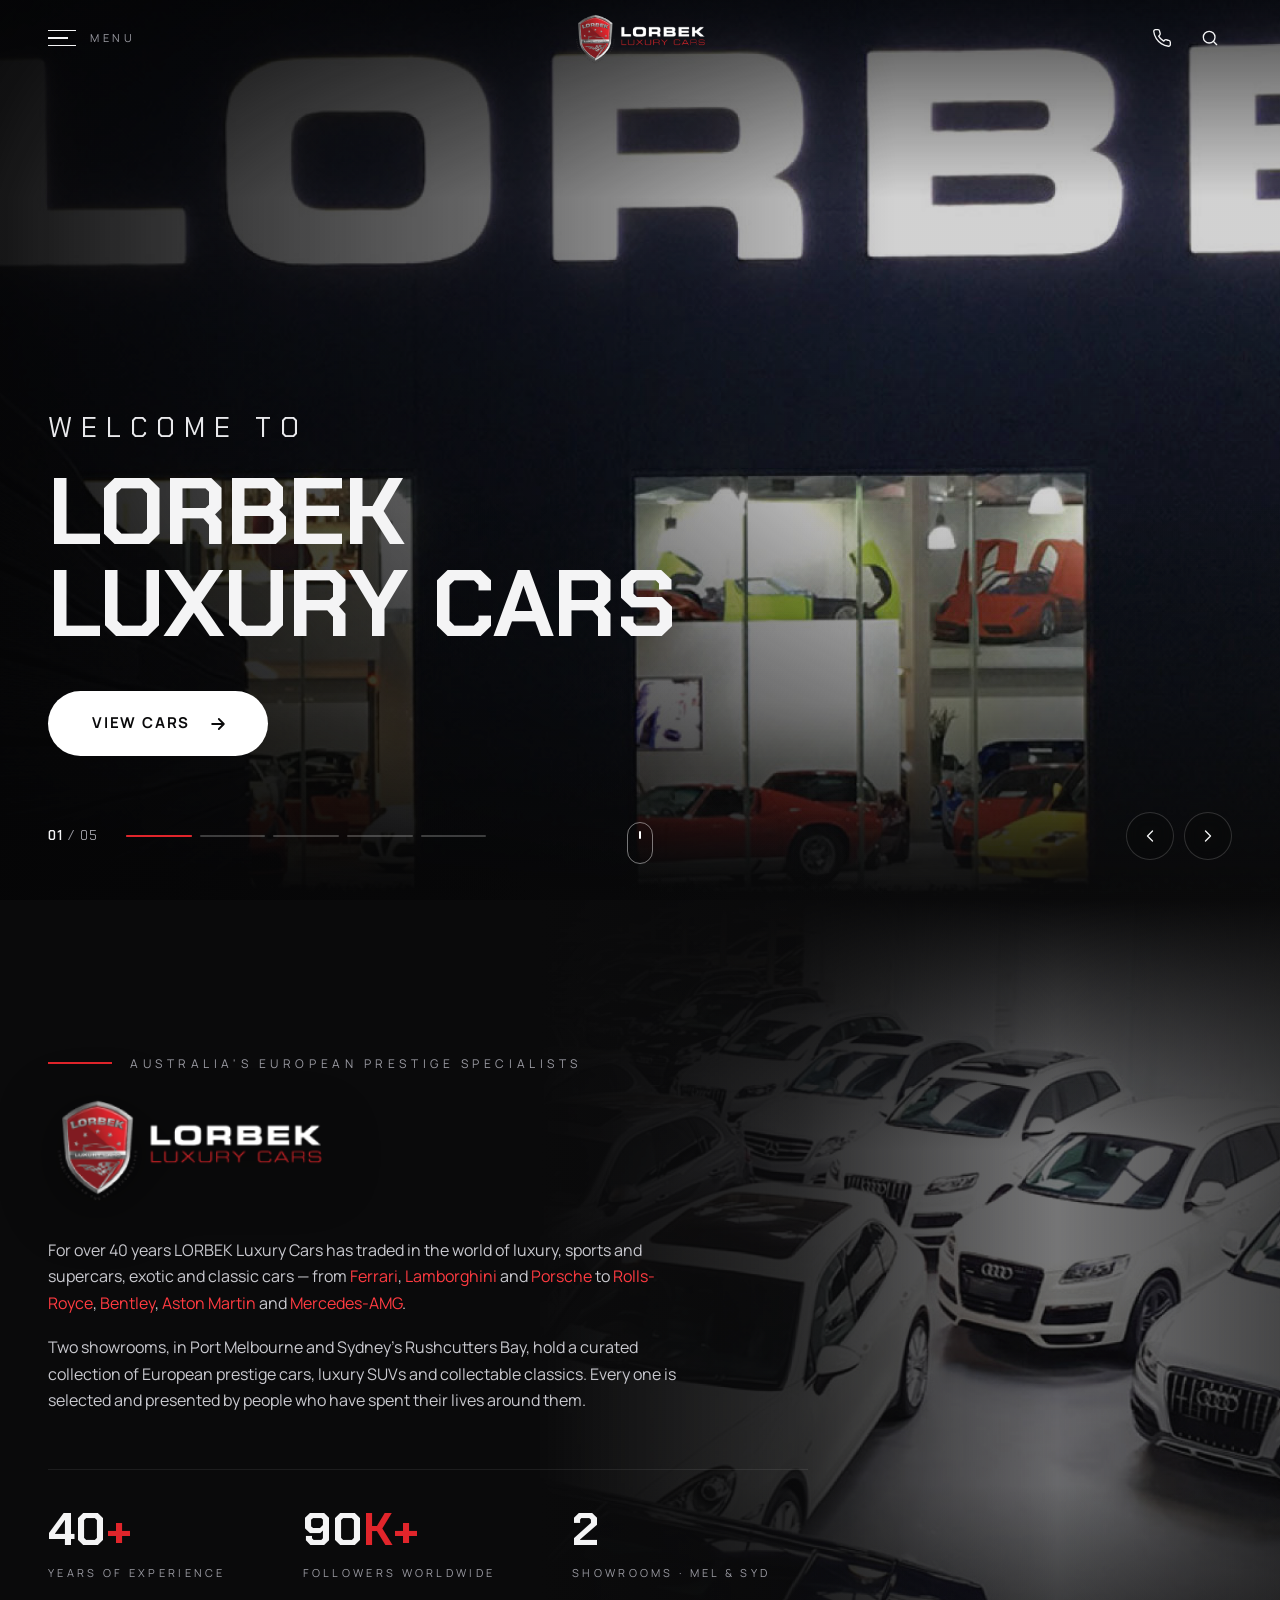
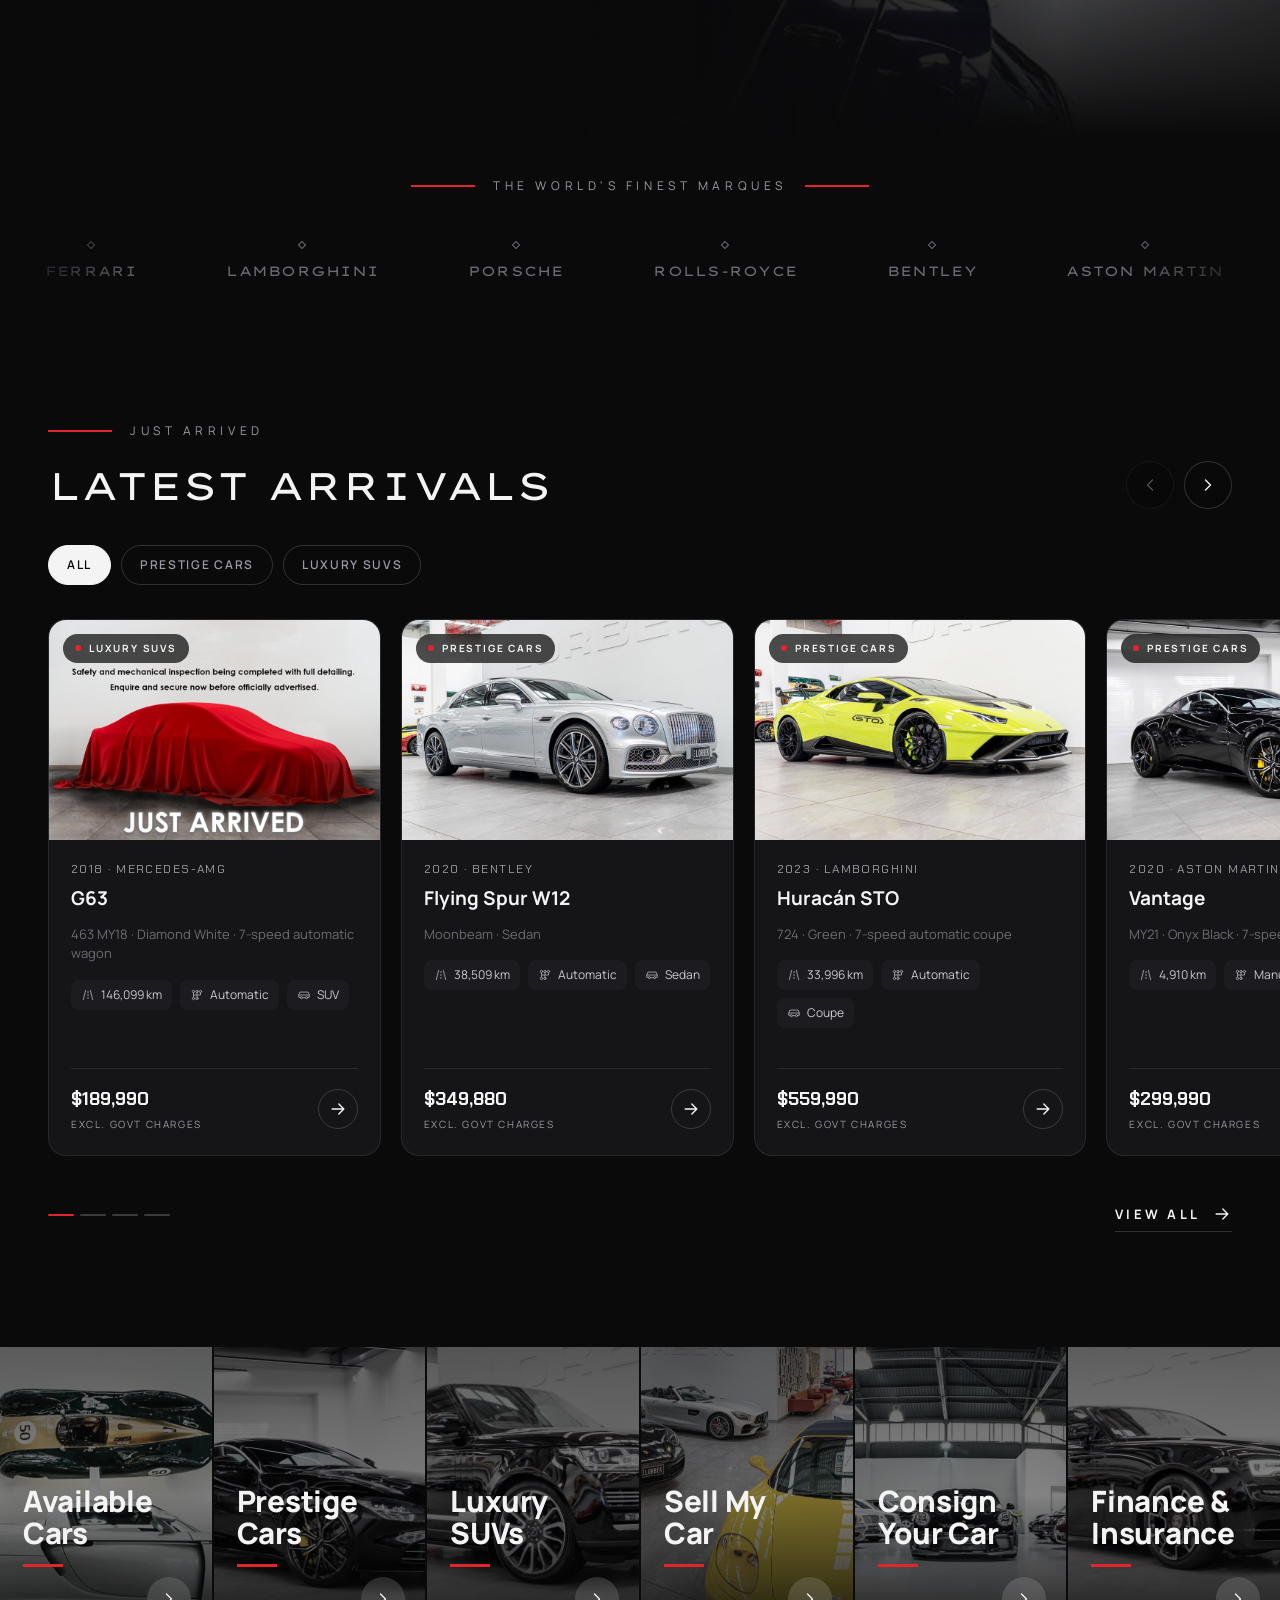
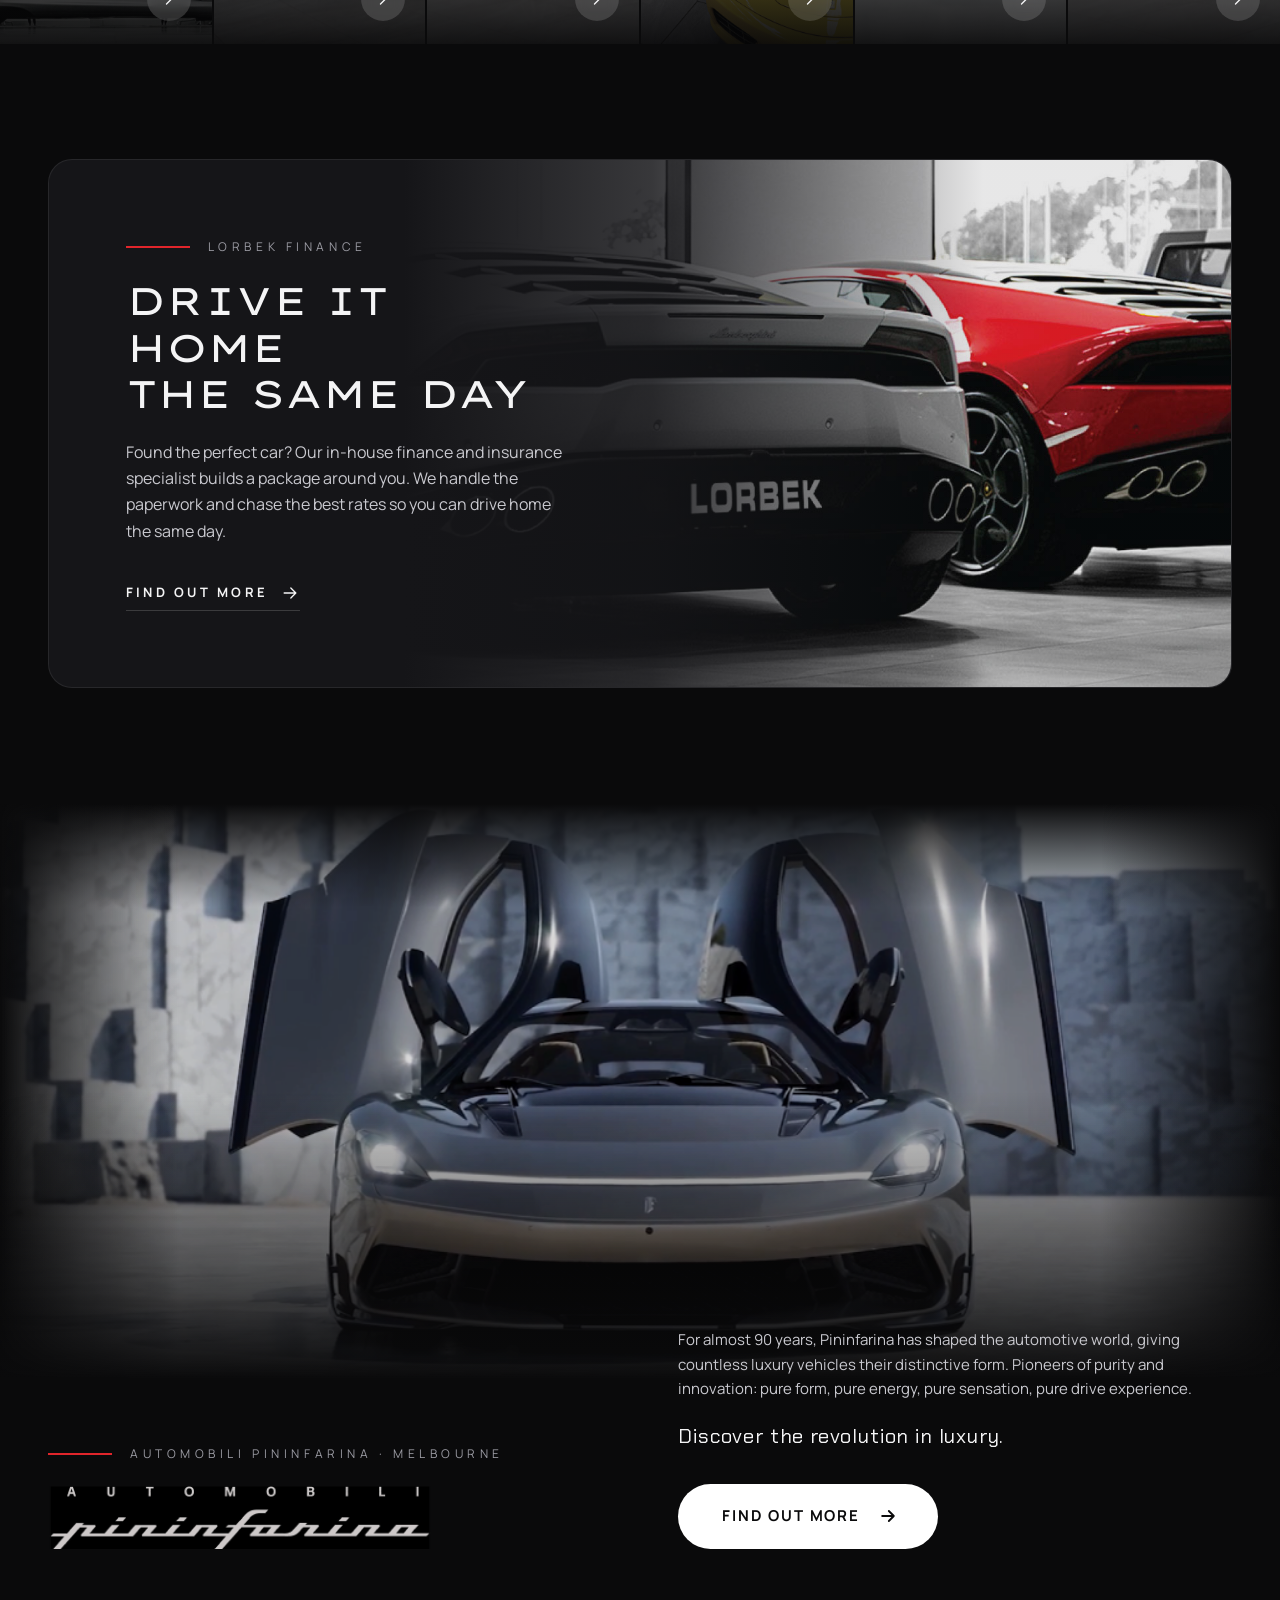
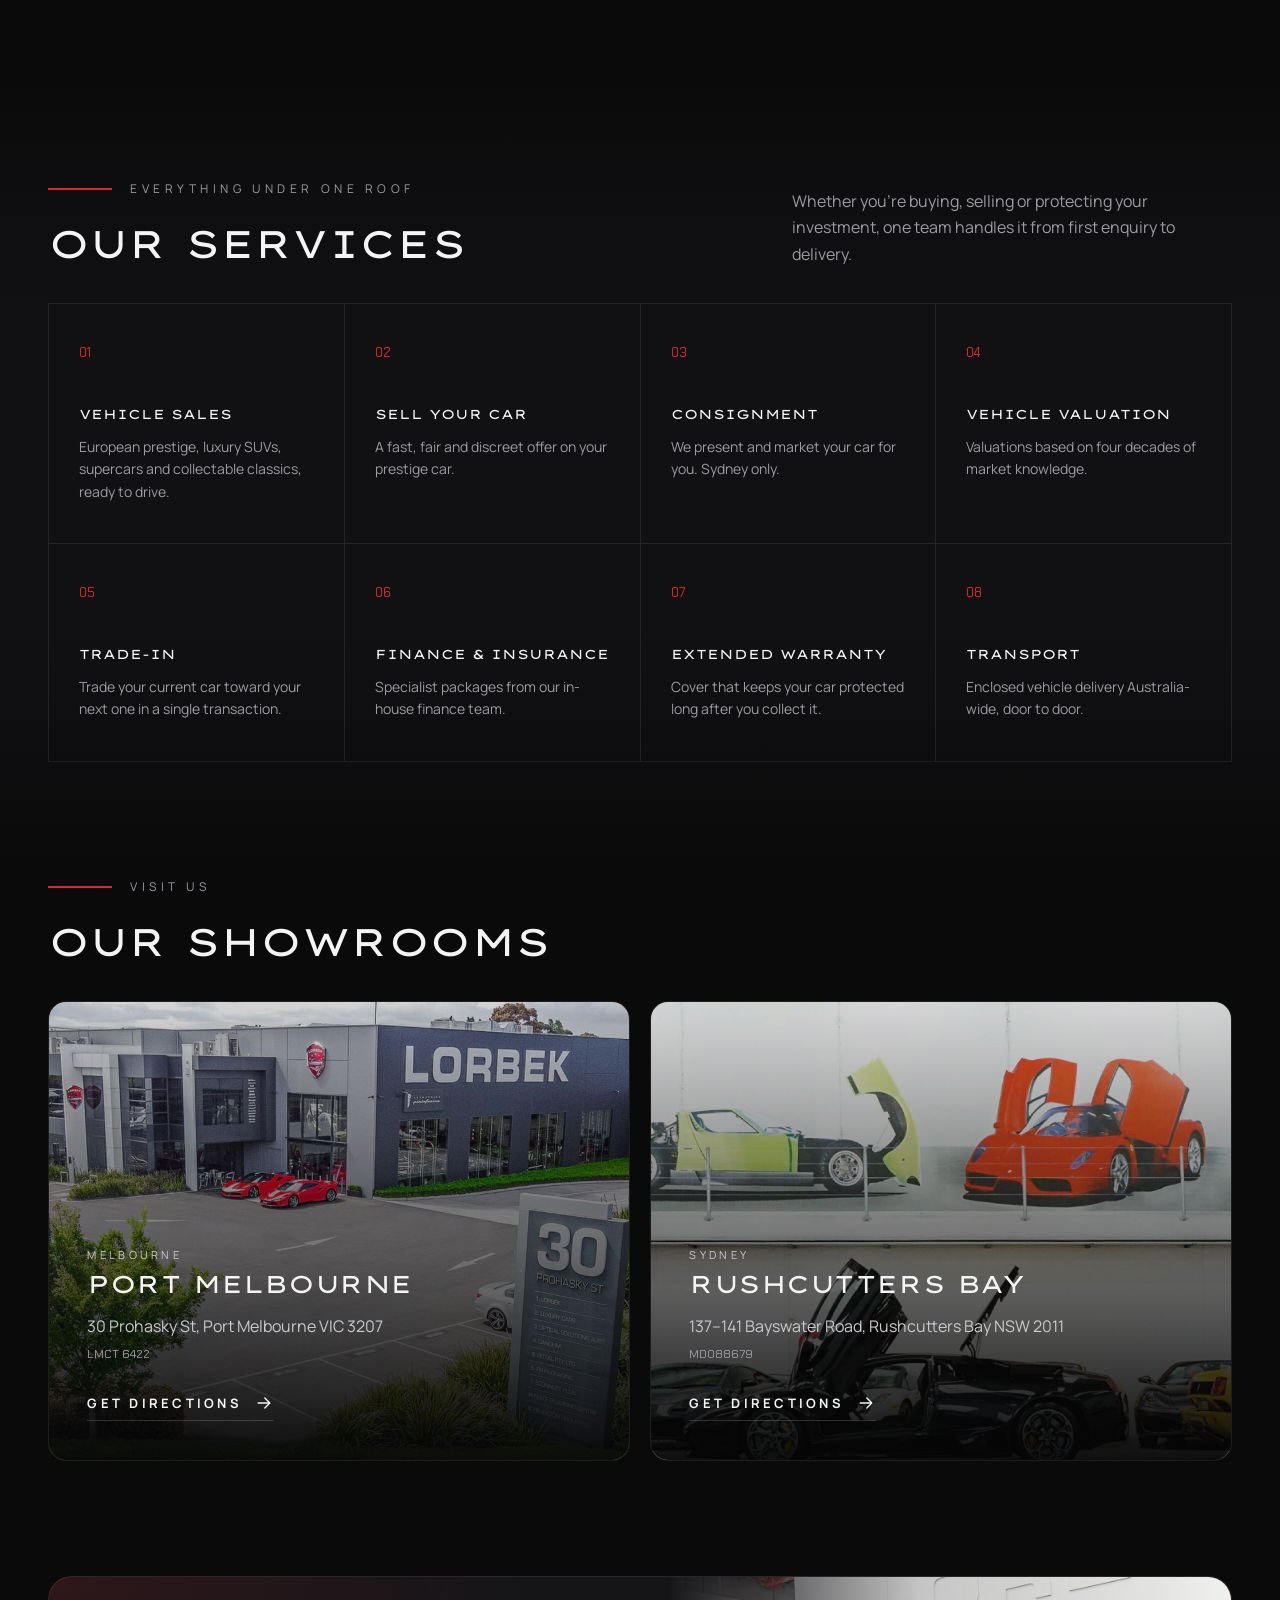
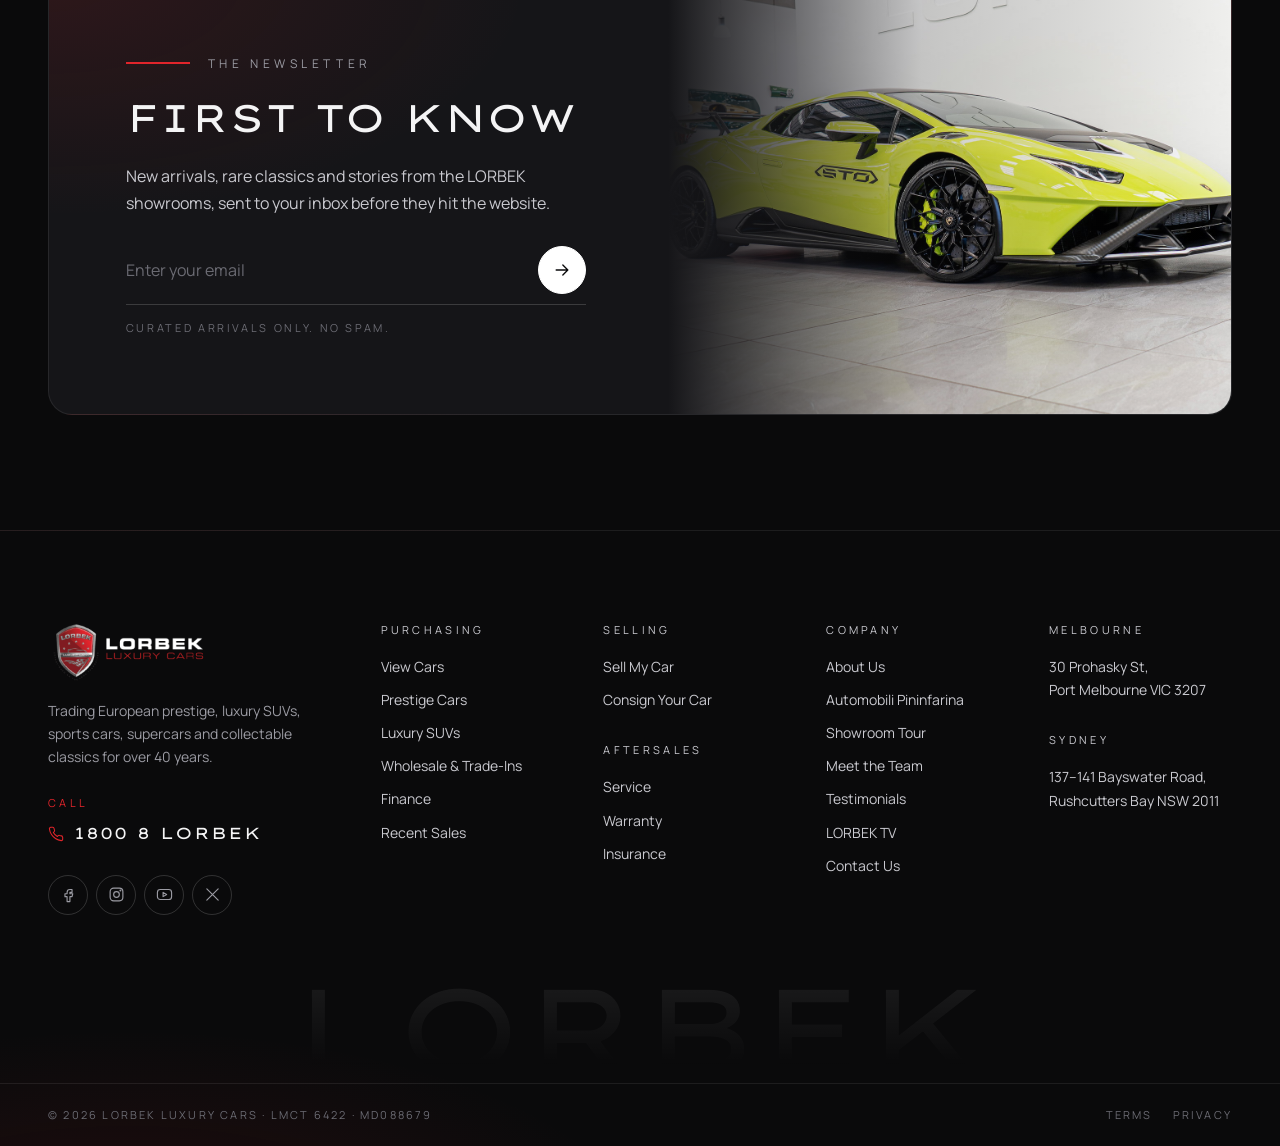
==== index.html @ 87b2e8a1 "Initial Upload" ====
<!doctype html>
<html lang="en-AU">
<head>
  <meta charset="utf-8">
  <meta name="viewport" content="width=device-width, initial-scale=1">
  <title>LORBEK Luxury Cars | European Prestige, Supercars & Classics — Melbourne & Sydney</title>
  <meta name="description" content="LORBEK Luxury Cars has traded European prestige, luxury SUVs, sports cars, supercars and collectable classics for over 40 years. Showrooms in Port Melbourne and Rushcutters Bay, Sydney.">
  <meta name="theme-color" content="#0a0a0b">
  <link rel="icon" href="assets/img/logo.png">
  <link rel="preconnect" href="https://fonts.googleapis.com">
  <link rel="preconnect" href="https://fonts.gstatic.com" crossorigin>
  <link href="https://fonts.googleapis.com/css2?family=Lexend+Zetta:wght@300;400;500&family=Chakra+Petch:wght@300;400;600;700&family=Manrope:wght@300;400;600;700;800&display=swap" rel="stylesheet">
  <link rel="stylesheet" href="assets/css/styles.css">
</head>
<body>
  <a class="skip" href="#main">Skip to content</a>

  <!-- ============ HEADER ============ -->
  <header class="header" id="header">
    <div class="header__inner">
      <button class="menu-btn" id="menuOpen" aria-label="Open menu" aria-controls="menu" aria-expanded="false">
        <span class="menu-btn__lines"><i></i><i></i><i></i></span>
        <span class="menu-btn__label">Menu</span>
      </button>

      <a href="#top" class="logo" aria-label="LORBEK Luxury Cars — home">
        <img src="assets/img/logo.png" alt="LORBEK Luxury Cars" width="160" height="60">
      </a>

      <div class="header__actions">
        <a class="icon-btn hide-sm" href="tel:18008567235" aria-label="Call 1800 8 LORBEK" id="callBtn">
          <svg viewBox="0 0 24 24"><path d="M22 16.9v3a2 2 0 0 1-2.2 2 19.8 19.8 0 0 1-8.6-3.1 19.5 19.5 0 0 1-6-6A19.8 19.8 0 0 1 2.1 4.2 2 2 0 0 1 4.1 2h3a2 2 0 0 1 2 1.7c.1.9.4 1.8.7 2.7a2 2 0 0 1-.5 2.1L8 9.8a16 16 0 0 0 6 6l1.3-1.3a2 2 0 0 1 2.1-.4c.9.3 1.8.6 2.7.7a2 2 0 0 1 1.7 2z"/></svg>
        </a>
        <button class="icon-btn" id="searchOpen" aria-label="Search inventory">
          <svg viewBox="0 0 24 24"><circle cx="11" cy="11" r="7"/><path d="m20 20-3.5-3.5"/></svg>
        </button>
      </div>
    </div>
    <div class="header__progress" id="progress"></div>
  </header>

  <!-- ============ MENU OVERLAY ============ -->
  <div class="menu" id="menu" aria-hidden="true">
    <div class="menu__top">
      <button class="icon-btn" id="menuClose" aria-label="Close menu">
        <svg viewBox="0 0 24 24"><path d="M6 6l12 12M18 6 6 18"/></svg>
      </button>
      <img src="assets/img/logo.png" alt="" width="160" height="60">
      <span class="menu__spacer"></span>
    </div>
    <div class="menu__body">
      <nav class="menu__nav" aria-label="Main">
        <a href="#arrivals" data-close><span>01</span>View Cars</a>
        <a href="#categories" data-close><span>02</span>Prestige &amp; SUVs</a>
        <a href="#services" data-close><span>03</span>Sell or Consign</a>
        <a href="#finance" data-close><span>04</span>Finance</a>
        <a href="#pininfarina" data-close><span>05</span>Pininfarina</a>
        <a href="#showrooms" data-close><span>06</span>Showrooms</a>
        <a href="#contact" data-close><span>07</span>Contact</a>
      </nav>
      <div class="menu__aside">
        <div>
          <p class="eyebrow-sm">Melbourne</p>
          <p>30 Prohasky St, Port Melbourne VIC 3207</p>
        </div>
        <div>
          <p class="eyebrow-sm">Sydney</p>
          <p>137–141 Bayswater Rd, Rushcutters Bay NSW 2011</p>
        </div>
        <div>
          <p class="eyebrow-sm">Call</p>
          <p><a href="tel:18008567235">1800 8 LORBEK</a></p>
        </div>
      </div>
    </div>
  </div>

  <!-- ============ SEARCH OVERLAY ============ -->
  <div class="search" id="search" aria-hidden="true" role="dialog" aria-label="Search inventory">
    <div class="search__panel">
      <div class="search__bar">
        <svg viewBox="0 0 24 24"><circle cx="11" cy="11" r="7"/><path d="m20 20-3.5-3.5"/></svg>
        <input id="searchInput" type="search" placeholder="Search make, model or year…" autocomplete="off">
        <button class="icon-btn" id="searchClose" aria-label="Close search">
          <svg viewBox="0 0 24 24"><path d="M6 6l12 12M18 6 6 18"/></svg>
        </button>
      </div>
      <div class="search__results" id="searchResults"></div>
    </div>
  </div>

  <main id="main">
    <!-- ============ HERO ============ -->
    <section class="hero" id="top" aria-roledescription="carousel" aria-label="Featured">
      <div class="hero__slides" id="heroSlides"></div>

      <div class="hero__content">
        <p class="hero__make" id="heroMake"></p>
        <h1 class="hero__model" id="heroModel"></h1>
        <a class="btn btn--pill" id="heroCta" href="#arrivals">
          <span id="heroCtaLabel">View more</span>
          <svg viewBox="0 0 24 24"><path d="M5 12h14M13 6l6 6-6 6"/></svg>
        </a>
      </div>

      <div class="hero__ui">
        <div class="hero__count"><b id="heroIdx">01</b> / <span id="heroTotal">05</span></div>
        <div class="hero__bars" id="heroBars"></div>
        <div class="hero__arrows">
          <button class="round-btn" id="heroPrev" aria-label="Previous slide"><svg viewBox="0 0 24 24"><path d="M15 6l-6 6 6 6"/></svg></button>
          <button class="round-btn" id="heroNext" aria-label="Next slide"><svg viewBox="0 0 24 24"><path d="M9 6l6 6-6 6"/></svg></button>
        </div>
      </div>

      <a href="#about" class="hero__scroll" aria-label="Scroll down"><span></span></a>
    </section>

    <!-- ============ ABOUT ============ -->
    <section class="about" id="about">
      <div class="about__media" aria-hidden="true">
        <img src="assets/img/hero/hp-banner6.jpg" alt="" loading="lazy">
      </div>
      <div class="container about__inner">
        <p class="eyebrow reveal"><i></i>Australia's European prestige specialists</p>
        <h2 class="about__logo reveal"><img src="assets/img/logo.png" alt="LORBEK Luxury Cars" width="240" height="90"></h2>
        <div class="about__copy reveal">
          <p>For over 40 years LORBEK Luxury Cars has traded in the world of luxury, sports and supercars, exotic and classic cars — from <a href="#arrivals">Ferrari</a>, <a href="#arrivals">Lamborghini</a> and <a href="#arrivals">Porsche</a> to <a href="#arrivals">Rolls-Royce</a>, <a href="#arrivals">Bentley</a>, <a href="#arrivals">Aston Martin</a> and <a href="#arrivals">Mercedes-AMG</a>.</p>
          <p>Two showrooms, in Port Melbourne and Sydney's Rushcutters Bay, hold a curated collection of European prestige cars, luxury SUVs and collectable classics. Every one is selected and presented by people who have spent their lives around them.</p>
        </div>
        <dl class="stats reveal">
          <div><dt><span class="count" data-to="40">0</span><span class="red">+</span></dt><dd>Years of experience</dd></div>
          <div><dt><span class="count" data-to="90">0</span><span class="red">K+</span></dt><dd>Followers worldwide</dd></div>
          <div><dt><span class="count" data-to="2">0</span></dt><dd>Showrooms · MEL &amp; SYD</dd></div>
        </dl>
      </div>
    </section>

    <!-- ============ BRANDS MARQUEE ============ -->
    <section class="brands" aria-label="Marques we trade">
      <p class="eyebrow eyebrow--center reveal"><i></i>The world's finest marques<i></i></p>
      <div class="marquee">
        <div class="marquee__track" id="marquee"></div>
      </div>
    </section>

    <!-- ============ LATEST ARRIVALS ============ -->
    <section class="arrivals" id="arrivals">
      <div class="container section-head">
        <div>
          <p class="eyebrow reveal"><i></i>Just arrived</p>
          <h2 class="h2 reveal">Latest Arrivals</h2>
        </div>
        <div class="arrivals__controls">
          <button class="round-btn" id="carPrev" aria-label="Previous cars"><svg viewBox="0 0 24 24"><path d="M15 6l-6 6 6 6"/></svg></button>
          <button class="round-btn" id="carNext" aria-label="Next cars"><svg viewBox="0 0 24 24"><path d="M9 6l6 6-6 6"/></svg></button>
        </div>
      </div>

      <div class="filters container reveal" role="tablist" aria-label="Filter by category">
        <button class="chip is-active" data-filter="all" role="tab" aria-selected="true">All</button>
        <button class="chip" data-filter="Prestige Cars" role="tab" aria-selected="false">Prestige Cars</button>
        <button class="chip" data-filter="Luxury SUVs" role="tab" aria-selected="false">Luxury SUVs</button>
      </div>

      <div class="track" id="carTrack" tabindex="0" aria-label="Latest arrivals"></div>

      <div class="container arrivals__foot">
        <div class="dashes" id="carDashes"></div>
        <a class="link-arrow" href="https://www.lorbek.com.au/stock" target="_blank" rel="noopener">View all <svg viewBox="0 0 24 24"><path d="M5 12h14M13 6l6 6-6 6"/></svg></a>
      </div>
    </section>

    <!-- ============ CATEGORY TILES ============ -->
    <section class="tiles" id="categories" aria-label="Explore">
      <a class="tile reveal" href="#arrivals" data-filter-link="all">
        <img src="assets/img/hero/hp-banner8.jpg" alt="" loading="lazy">
        <span class="tile__title">Available<br>Cars</span>
        <span class="tile__go"><svg viewBox="0 0 24 24"><path d="M9 6l6 6-6 6"/></svg></span>
      </a>
      <a class="tile reveal" href="#arrivals" data-filter-link="Prestige Cars">
        <img src="assets/img/cars/sm/car4.jpg" alt="" loading="lazy">
        <span class="tile__title">Prestige<br>Cars</span>
        <span class="tile__go"><svg viewBox="0 0 24 24"><path d="M9 6l6 6-6 6"/></svg></span>
      </a>
      <a class="tile reveal" href="#arrivals" data-filter-link="Luxury SUVs">
        <img src="assets/img/cars/sm/car5.jpg" alt="" loading="lazy">
        <span class="tile__title">Luxury<br>SUVs</span>
        <span class="tile__go"><svg viewBox="0 0 24 24"><path d="M9 6l6 6-6 6"/></svg></span>
      </a>
      <a class="tile reveal" href="#services">
        <img src="assets/img/hero/hp-banner4.jpg" alt="" loading="lazy">
        <span class="tile__title">Sell My<br>Car</span>
        <span class="tile__go"><svg viewBox="0 0 24 24"><path d="M9 6l6 6-6 6"/></svg></span>
      </a>
      <a class="tile reveal" href="#services">
        <img src="assets/img/hero/hp-banner5.jpg" alt="" loading="lazy">
        <span class="tile__title">Consign<br>Your Car</span>
        <span class="tile__go"><svg viewBox="0 0 24 24"><path d="M9 6l6 6-6 6"/></svg></span>
      </a>
      <a class="tile reveal" href="#finance">
        <img src="assets/img/cars/sm/car11.jpg" alt="" loading="lazy">
        <span class="tile__title">Finance &amp;<br>Insurance</span>
        <span class="tile__go"><svg viewBox="0 0 24 24"><path d="M9 6l6 6-6 6"/></svg></span>
      </a>
    </section>

    <!-- ============ FINANCE PROMO ============ -->
    <section class="container" id="finance">
      <div class="promo reveal">
        <div class="promo__media" aria-hidden="true">
          <img src="assets/img/hero/hp-banner7.jpg" alt="" loading="lazy">
        </div>
        <div class="promo__body">
          <p class="eyebrow"><i></i>LORBEK Finance</p>
          <h2 class="h2">Drive it home<br>the same day</h2>
          <p>Found the perfect car? Our in-house finance and insurance specialist builds a package around you. We handle the paperwork and chase the best rates so you can drive home the same day.</p>
          <a class="link-arrow" href="#contact">Find out more <svg viewBox="0 0 24 24"><path d="M5 12h14M13 6l6 6-6 6"/></svg></a>
        </div>
      </div>
    </section>


    <!-- ============ AUTOMOBILI PININFARINA ============ -->
    <section class="apf" id="pininfarina" aria-labelledby="apfTitle">
      <div class="apf__media">
        <img src="assets/img/pininfarina.png" alt="Automobili Pininfarina Battista with its doors raised" loading="lazy">
      </div>
      <div class="container apf__grid">
        <div class="reveal">
          <p class="eyebrow"><i></i>Automobili Pininfarina · Melbourne</p>
          <h2 class="sr-only" id="apfTitle">Automobili Pininfarina</h2>
          <img class="apf__logo" src="assets/img/pininfarina-logo.png" alt="Automobili Pininfarina" width="400" height="65">
        </div>
        <div class="apf__copy reveal">
          <p>For almost 90 years, Pininfarina has shaped the automotive world, giving countless luxury vehicles their distinctive form. Pioneers of purity and innovation: pure form, pure energy, pure sensation, pure drive experience.</p>
          <p class="apf__lead">Discover the revolution in luxury.</p>
          <a class="btn btn--pill" href="https://apf-melbourne.com.au/" target="_blank" rel="noopener">Find out more <svg viewBox="0 0 24 24"><path d="M5 12h14M13 6l6 6-6 6"/></svg></a>
        </div>
      </div>
    </section>

    <!-- ============ SERVICES ============ -->
    <section class="services" id="services">
      <div class="container">
        <div class="section-head">
          <div>
            <p class="eyebrow reveal"><i></i>Everything under one roof</p>
            <h2 class="h2 reveal">Our Services</h2>
          </div>
          <p class="section-head__note reveal">Whether you're buying, selling or protecting your investment, one team handles it from first enquiry to delivery.</p>
        </div>
        <ol class="services__grid">
          <li class="svc reveal"><span class="svc__no">01</span><h3>Vehicle Sales</h3><p>European prestige, luxury SUVs, supercars and collectable classics, ready to drive.</p></li>
          <li class="svc reveal"><span class="svc__no">02</span><h3>Sell Your Car</h3><p>A fast, fair and discreet offer on your prestige car.</p></li>
          <li class="svc reveal"><span class="svc__no">03</span><h3>Consignment</h3><p>We present and market your car for you. Sydney only.</p></li>
          <li class="svc reveal"><span class="svc__no">04</span><h3>Vehicle Valuation</h3><p>Valuations based on four decades of market knowledge.</p></li>
          <li class="svc reveal"><span class="svc__no">05</span><h3>Trade-In</h3><p>Trade your current car toward your next one in a single transaction.</p></li>
          <li class="svc reveal"><span class="svc__no">06</span><h3>Finance &amp; Insurance</h3><p>Specialist packages from our in-house finance team.</p></li>
          <li class="svc reveal"><span class="svc__no">07</span><h3>Extended Warranty</h3><p>Cover that keeps your car protected long after you collect it.</p></li>
          <li class="svc reveal"><span class="svc__no">08</span><h3>Transport</h3><p>Enclosed vehicle delivery Australia-wide, door to door.</p></li>
        </ol>
      </div>
    </section>

    <!-- ============ SHOWROOMS ============ -->
    <section class="showrooms container" id="showrooms">
      <div class="section-head">
        <div>
          <p class="eyebrow reveal"><i></i>Visit us</p>
          <h2 class="h2 reveal">Our Showrooms</h2>
        </div>
      </div>
      <div class="showrooms__grid">
        <article class="room reveal">
          <img src="assets/img/hero/dealership.jpg" alt="LORBEK Port Melbourne showroom" loading="lazy">
          <div class="room__body">
            <p class="eyebrow-sm">Melbourne</p>
            <h3>Port Melbourne</h3>
            <p>30 Prohasky St, Port Melbourne VIC 3207</p>
            <p class="room__lic">LMCT 6422</p>
            <a class="link-arrow" href="https://maps.google.com/?q=30+Prohasky+St+Port+Melbourne+VIC+3207" target="_blank" rel="noopener">Get directions <svg viewBox="0 0 24 24"><path d="M5 12h14M13 6l6 6-6 6"/></svg></a>
          </div>
        </article>
        <article class="room reveal">
          <img src="assets/img/hero/hp-banner3.jpg" alt="LORBEK showroom interior" loading="lazy">
          <div class="room__body">
            <p class="eyebrow-sm">Sydney</p>
            <h3>Rushcutters Bay</h3>
            <p>137–141 Bayswater Road, Rushcutters Bay NSW 2011</p>
            <p class="room__lic">MD088679</p>
            <a class="link-arrow" href="https://maps.google.com/?q=137+Bayswater+Road+Rushcutters+Bay+NSW+2011" target="_blank" rel="noopener">Get directions <svg viewBox="0 0 24 24"><path d="M5 12h14M13 6l6 6-6 6"/></svg></a>
          </div>
        </article>
      </div>
    </section>

    <!-- ============ NEWSLETTER ============ -->
    <section class="container" id="newsletter">
      <div class="news reveal">
        <div class="news__body">
          <p class="eyebrow"><i></i>The newsletter</p>
          <h2 class="h2">First to know</h2>
          <p>New arrivals, rare classics and stories from the LORBEK showrooms, sent to your inbox before they hit the website.</p>
          <form class="news__form" id="newsForm" novalidate>
            <label class="sr-only" for="newsEmail">Email address</label>
            <input id="newsEmail" type="email" placeholder="Enter your email" required>
            <button class="round-btn round-btn--light" aria-label="Subscribe"><svg viewBox="0 0 24 24"><path d="M5 12h14M13 6l6 6-6 6"/></svg></button>
          </form>
          <p class="news__fine" id="newsMsg">Curated arrivals only. No spam.</p>
        </div>
        <div class="news__media" aria-hidden="true">
          <img src="assets/img/cars/car3.jpg" alt="" loading="lazy">
        </div>
      </div>
    </section>
  </main>

  <!-- ============ FOOTER ============ -->
  <footer class="footer" id="contact">
    <div class="container footer__grid">
      <div class="footer__brand">
        <img src="assets/img/logo.png" alt="LORBEK Luxury Cars" width="180" height="68">
        <p>Trading European prestige, luxury SUVs, sports cars, supercars and collectable classics for over 40 years.</p>
        <p class="eyebrow-sm">Call</p>
        <a class="footer__phone" href="tel:18008567235">
          <svg viewBox="0 0 24 24"><path d="M22 16.9v3a2 2 0 0 1-2.2 2 19.8 19.8 0 0 1-8.6-3.1 19.5 19.5 0 0 1-6-6A19.8 19.8 0 0 1 2.1 4.2 2 2 0 0 1 4.1 2h3a2 2 0 0 1 2 1.7c.1.9.4 1.8.7 2.7a2 2 0 0 1-.5 2.1L8 9.8a16 16 0 0 0 6 6l1.3-1.3a2 2 0 0 1 2.1-.4c.9.3 1.8.6 2.7.7a2 2 0 0 1 1.7 2z"/></svg>
          1800 8 LORBEK
        </a>
        <div class="social">
          <a href="https://www.facebook.com/lorbekcars/" target="_blank" rel="noopener" aria-label="Facebook"><svg viewBox="0 0 24 24"><path d="M14 9h3V5h-3a4 4 0 0 0-4 4v2H7v4h3v7h4v-7h3l1-4h-4V9.5a.5.5 0 0 1 .5-.5z"/></svg></a>
          <a href="https://www.instagram.com/lorbekluxurycars/" target="_blank" rel="noopener" aria-label="Instagram"><svg viewBox="0 0 24 24"><rect x="3" y="3" width="18" height="18" rx="5"/><circle cx="12" cy="12" r="4"/><circle cx="17.5" cy="6.5" r=".6"/></svg></a>
          <a href="https://www.youtube.com/user/LorbekLuxuryCars327" target="_blank" rel="noopener" aria-label="YouTube"><svg viewBox="0 0 24 24"><rect x="2" y="5" width="20" height="14" rx="4"/><path d="m10 9 5 3-5 3z"/></svg></a>
          <a href="https://twitter.com/LorbekLuxCars" target="_blank" rel="noopener" aria-label="X (Twitter)"><svg viewBox="0 0 24 24"><path d="M4 4l16 16M20 4 4 20"/></svg></a>
        </div>
      </div>

      <nav class="footer__col" aria-label="Purchasing">
        <p class="eyebrow-sm">Purchasing</p>
        <a href="#arrivals">View Cars</a>
        <a href="#categories">Prestige Cars</a>
        <a href="#categories">Luxury SUVs</a>
        <a href="https://www.lorbek.com.au/stock?condition=Wholesale" target="_blank" rel="noopener">Wholesale &amp; Trade-Ins</a>
        <a href="#finance">Finance</a>
        <a href="https://www.lorbek.com.au/recent-sales" target="_blank" rel="noopener">Recent Sales</a>
      </nav>
      <nav class="footer__col" aria-label="Selling and aftersales">
        <p class="eyebrow-sm">Selling</p>
        <a href="#services">Sell My Car</a>
        <a href="#services">Consign Your Car</a>
        <p class="eyebrow-sm footer__gap">Aftersales</p>
        <a href="#services">Service</a>
        <a href="#services">Warranty</a>
        <a href="#services">Insurance</a>
      </nav>
      <nav class="footer__col" aria-label="Company">
        <p class="eyebrow-sm">Company</p>
        <a href="#about">About Us</a>
        <a href="#pininfarina">Automobili Pininfarina</a>
        <a href="#showrooms">Showroom Tour</a>
        <a href="https://www.lorbek.com.au/about/meet-the-team" target="_blank" rel="noopener">Meet the Team</a>
        <a href="https://www.lorbek.com.au/testimonials" target="_blank" rel="noopener">Testimonials</a>
        <a href="https://www.lorbek.com.au/about/lorbek-tv" target="_blank" rel="noopener">LORBEK TV</a>
        <a href="#contact">Contact Us</a>
      </nav>
      <div class="footer__col">
        <p class="eyebrow-sm">Melbourne</p>
        <p>30 Prohasky St,<br>Port Melbourne VIC 3207</p>
        <p class="eyebrow-sm footer__gap">Sydney</p>
        <p>137–141 Bayswater Road,<br>Rushcutters Bay NSW 2011</p>
      </div>
    </div>
    <div class="footer__wordmark" aria-hidden="true">LORBEK</div>
    <div class="container footer__legal">
      <span>© <span id="year">2026</span> LORBEK Luxury Cars · LMCT 6422 · MD088679</span>
      <span><a href="https://www.lorbek.com.au/privacy-policy" target="_blank" rel="noopener">Terms</a><a href="https://www.lorbek.com.au/privacy-policy" target="_blank" rel="noopener">Privacy</a></span>
    </div>
  </footer>

  <script src="assets/js/main.js" defer></script>
</body>
</html>
---- assets/css/styles.css ----
/* ==========================================================================
   LORBEK Luxury Cars — dark luxury theme
   ========================================================================== */

:root {
  --bg: #0a0a0b;
  --bg-2: #111113;
  --surface: #151518;
  --surface-2: #1c1c20;
  --line: rgba(255, 255, 255, 0.08);
  --line-2: rgba(255, 255, 255, 0.16);
  --text: #f4f4f5;
  --muted: #9b9ba3;
  --dim: #6b6b73;
  --red: #e1252b;
  --red-2: #ff3b41;

  --f-display: "Lexend Zetta", system-ui, sans-serif;
  --f-body: "Manrope", system-ui, -apple-system, sans-serif;
  --f-mono: "Chakra Petch", system-ui, sans-serif;

  --gutter: clamp(16px, 4vw, 48px);
  --max: 1440px;
  --radius: 18px;
  --ease: cubic-bezier(.22, .8, .2, 1);
  --header-h: 76px;
}

*, *::before, *::after { box-sizing: border-box; }
html { overflow-x: clip; scroll-behavior: smooth; -webkit-text-size-adjust: 100%; }
body {
  margin: 0;
  background: var(--bg);
  color: var(--text);
  font-family: var(--f-body);
  font-size: 16px;
  line-height: 1.65;
  -webkit-font-smoothing: antialiased;
  overflow-x: hidden;
}
body.is-locked { overflow: hidden; }
img { display: block; max-width: 100%; }
a { color: inherit; text-decoration: none; }
button { font: inherit; color: inherit; background: none; border: 0; cursor: pointer; padding: 0; }
svg { width: 20px; height: 20px; fill: none; stroke: currentColor; stroke-width: 1.6; stroke-linecap: round; stroke-linejoin: round; flex: none; }
::selection { background: var(--red); color: #fff; }
:focus-visible { outline: 2px solid var(--red); outline-offset: 3px; border-radius: 4px; }

.sr-only { position: absolute; width: 1px; height: 1px; overflow: hidden; clip: rect(0 0 0 0); white-space: nowrap; }
.skip { position: absolute; left: -999px; top: 8px; z-index: 999; background: var(--red); color: #fff; padding: 8px 14px; border-radius: 6px; }
.skip:focus { left: 8px; }

.container { width: 100%; max-width: var(--max); margin-inline: auto; padding-inline: var(--gutter); }
.red { color: var(--red); }

/* ---------- Type helpers ---------- */
.eyebrow {
  display: flex; align-items: center; gap: 18px;
  margin: 0 0 22px;
  font-size: 12px; font-weight: 400; letter-spacing: .38em; text-transform: uppercase;
  color: var(--muted);
}
.eyebrow i { display: block; width: 64px; height: 2px; background: var(--red); flex: none; }
.eyebrow--center { justify-content: center; text-align: center; }
.eyebrow-sm {
  margin: 0 0 8px;
  font-size: 11px; letter-spacing: .3em; text-transform: uppercase; color: var(--red);
}
.h2 {
  margin: 0;
  font-family: var(--f-display); font-weight: 400;
  font-size: clamp(22px, 3vw, 40px); line-height: 1.2;
  letter-spacing: -.02em; text-transform: uppercase;
}

/* ---------- Buttons ---------- */
.btn { display: inline-flex; align-items: center; gap: 18px; font-weight: 700; letter-spacing: .12em; text-transform: uppercase; }
.btn--pill {
  padding: 20px 40px 20px 44px; border-radius: 999px;
  background: #fff; color: #0a0a0b; font-size: 15px;
  transition: transform .4s var(--ease), background .3s, color .3s;
}
.btn--pill svg { transition: transform .4s var(--ease); stroke-width: 2.2; }
.btn--pill:hover { background: var(--red); color: #fff; }
.btn--pill:hover svg { transform: translateX(6px); }

.round-btn {
  display: grid; place-items: center;
  width: 48px; height: 48px; border-radius: 50%;
  border: 1px solid var(--line-2); color: var(--text);
  background: rgba(10, 10, 11, .35); backdrop-filter: blur(8px);
  transition: background .3s, border-color .3s, transform .3s var(--ease);
}
.round-btn:hover { background: var(--red); border-color: var(--red); }
.round-btn:active { transform: scale(.94); }
.round-btn:disabled { opacity: .3; pointer-events: none; }
.round-btn--light { background: #fff; color: #0a0a0b; border-color: #fff; }

.icon-btn { display: grid; place-items: center; width: 44px; height: 44px; border-radius: 50%; transition: background .25s, color .25s; }
.icon-btn:hover { background: rgba(255, 255, 255, .08); }

.link-arrow {
  display: inline-flex; align-items: center; gap: 12px;
  font-size: 13px; font-weight: 700; letter-spacing: .25em; text-transform: uppercase;
  color: var(--text); padding: 6px 0;
  border-bottom: 1px solid var(--line-2);
  transition: color .25s, border-color .25s, gap .35s var(--ease);
}
.link-arrow:hover { color: var(--red); border-color: var(--red); gap: 18px; }

.chip {
  padding: 9px 18px; border-radius: 999px;
  border: 1px solid var(--line-2);
  font-size: 12px; font-weight: 600; letter-spacing: .14em; text-transform: uppercase; color: var(--muted);
  transition: all .25s;
}
.chip:hover { color: var(--text); border-color: var(--text); }
.chip.is-active { background: var(--text); color: var(--bg); border-color: var(--text); }

/* ==========================================================================
   Header
   ========================================================================== */
.header {
  position: fixed; inset: 0 0 auto; z-index: 50;
  transition: background .4s, backdrop-filter .4s, border-color .4s;
  border-bottom: 1px solid transparent;
}
.header.is-scrolled { background: rgba(10, 10, 11, .78); backdrop-filter: blur(14px) saturate(140%); -webkit-backdrop-filter: blur(14px) saturate(140%); border-color: var(--line); }
.header__inner {
  height: var(--header-h);
  max-width: var(--max); margin-inline: auto; padding-inline: var(--gutter);
  display: grid; grid-template-columns: 1fr auto 1fr; align-items: center;
}
.logo img { height: 52px; width: auto; transition: height .4s var(--ease); }
.header.is-scrolled .logo img { height: 44px; }
.header__actions { display: flex; justify-content: flex-end; gap: 4px; }
.header__progress { position: absolute; left: 0; bottom: -1px; height: 2px; width: 0; background: var(--red); }

.menu-btn { display: inline-flex; align-items: center; gap: 14px; justify-self: start; padding: 10px 0; }
.menu-btn__lines { display: grid; gap: 6px; width: 28px; }
.menu-btn__lines i { display: block; height: 1.6px; background: currentColor; transition: width .35s var(--ease); }
.menu-btn__lines i:nth-child(2) { width: 70%; }
.menu-btn:hover .menu-btn__lines i:nth-child(2) { width: 100%; }
.menu-btn__label { font-size: 11px; letter-spacing: .32em; text-transform: uppercase; color: var(--muted); }

/* ---------- Menu overlay ---------- */
.menu {
  position: fixed; inset: 0; z-index: 80;
  background: radial-gradient(1200px 600px at 80% 110%, rgba(225, 37, 43, .18), transparent 60%), var(--bg);
  display: flex; flex-direction: column;
  clip-path: inset(0 0 100% 0);
  transition: clip-path .7s var(--ease);
  visibility: hidden;
}
.menu.is-open { clip-path: inset(0 0 0 0); visibility: visible; }
.menu__top { height: var(--header-h); padding-inline: var(--gutter); display: grid; grid-template-columns: 1fr auto 1fr; align-items: center; }
.menu__top img { height: 52px; width: auto; }
.menu__body {
  flex: 1; display: grid; grid-template-columns: 1.4fr 1fr; gap: 48px; align-items: center;
  max-width: var(--max); width: 100%; margin-inline: auto; padding: 24px var(--gutter) 48px;
}
.menu__nav { display: grid; }
.menu__nav a {
  display: flex; align-items: baseline; gap: 24px;
  font-family: var(--f-display); font-size: clamp(20px, 3.6vw, 46px); letter-spacing: -.02em; line-height: 1.5; text-transform: uppercase;
  color: var(--text);
  opacity: 0; transform: translateY(30px);
  transition: color .25s, opacity .6s var(--ease), transform .6s var(--ease);
}
.menu__nav a span { font-family: var(--f-mono); font-size: 13px; color: var(--red); }
.menu__nav a:hover { color: var(--red); }
.menu.is-open .menu__nav a { opacity: 1; transform: none; }
.menu.is-open .menu__nav a:nth-child(2) { transition-delay: .05s; }
.menu.is-open .menu__nav a:nth-child(3) { transition-delay: .1s; }
.menu.is-open .menu__nav a:nth-child(4) { transition-delay: .15s; }
.menu.is-open .menu__nav a:nth-child(5) { transition-delay: .2s; }
.menu.is-open .menu__nav a:nth-child(6) { transition-delay: .25s; }
.menu__aside { display: grid; gap: 28px; color: var(--muted); border-left: 1px solid var(--line); padding-left: 48px; }
.menu__aside p { margin: 0; }
.menu__aside a { color: var(--text); font-size: 22px; font-family: var(--f-display); }

/* ---------- Search overlay ---------- */
.search {
  position: fixed; inset: 0; z-index: 90;
  background: rgba(5, 5, 6, .7); backdrop-filter: blur(10px);
  display: flex; justify-content: center; align-items: flex-start;
  padding: 12vh var(--gutter) 0;
  opacity: 0; visibility: hidden; transition: opacity .3s, visibility .3s;
}
.search.is-open { opacity: 1; visibility: visible; }
.search__panel {
  width: min(760px, 100%); background: var(--surface); border: 1px solid var(--line-2); border-radius: var(--radius);
  overflow: hidden; transform: translateY(-16px); transition: transform .4s var(--ease);
  box-shadow: 0 40px 120px rgba(0, 0, 0, .6);
}
.search.is-open .search__panel { transform: none; }
.search__bar { display: flex; align-items: center; gap: 14px; padding: 10px 10px 10px 22px; border-bottom: 1px solid var(--line); }
.search__bar > svg { color: var(--muted); }
.search__bar input { flex: 1; min-width: 0; background: none; border: 0; outline: 0; color: var(--text); font: 400 18px var(--f-body); padding: 14px 0; }
.search__bar input::placeholder { color: var(--dim); }
.search__results { max-height: 56vh; overflow: auto; }
.result { display: grid; grid-template-columns: 96px 1fr auto; gap: 18px; align-items: center; padding: 12px 22px; border-bottom: 1px solid var(--line); transition: background .2s; }
.result:hover, .result:focus-visible { background: var(--surface-2); }
.result img { width: 96px; aspect-ratio: 3/2; object-fit: cover; border-radius: 8px; }
.result b { display: block; font-weight: 600; font-size: 15px; line-height: 1.35; }
.result small { color: var(--muted); font-size: 12px; letter-spacing: .08em; text-transform: uppercase; }
.result__price { font-family: var(--f-mono); font-size: 14px; white-space: nowrap; }
.search__empty { padding: 28px 22px; color: var(--muted); margin: 0; }

/* ==========================================================================
   Hero
   ========================================================================== */
.hero { position: relative; height: 100vh; height: 100svh; min-height: 620px; overflow: hidden; background: #000; }
.hero__slides { position: absolute; inset: 0; }
.slide { position: absolute; inset: 0; opacity: 0; transition: opacity 1.2s var(--ease); }
.slide.is-active { opacity: 1; z-index: 1; }
.slide img { width: 100%; height: 100%; object-fit: cover; transform: scale(1.12); filter: brightness(.85) contrast(1.05); }
.slide.is-active img { animation: kenburns 9s linear forwards; }
@keyframes kenburns { from { transform: scale(1.12); } to { transform: scale(1.0); } }
.slide::after {
  content: ""; position: absolute; inset: 0;
  background:
    linear-gradient(90deg, rgba(5, 5, 6, .92) 0%, rgba(5, 5, 6, .55) 38%, rgba(5, 5, 6, .05) 70%),
    linear-gradient(0deg, var(--bg) 0%, rgba(10, 10, 11, .4) 22%, transparent 45%),
    linear-gradient(180deg, rgba(0, 0, 0, .65) 0%, transparent 22%);
}

.hero__content {
  position: absolute; z-index: 3; left: 0; right: 0; bottom: clamp(110px, 16vh, 180px);
  max-width: var(--max); margin-inline: auto; padding-inline: var(--gutter);
}
.hero__make, .hero__model { font-family: var(--f-mono); text-transform: uppercase; margin: 0; }
.hero__make { font-size: clamp(18px, 2.2vw, 28px); font-weight: 400; letter-spacing: .32em; color: #e9e9ec; }
.hero__model { font-size: clamp(44px, 7.4vw, 104px); line-height: .98; font-weight: 700; letter-spacing: -.01em; margin: 14px 0 40px; max-width: 12ch; }
.hero__make, .hero__model, .hero__content .btn { transition: opacity .6s var(--ease), transform .8s var(--ease); }
.hero.is-changing .hero__make,
.hero.is-changing .hero__model,
.hero.is-changing .hero__content .btn { opacity: 0; transform: translateY(24px); }
.hero.is-changing .hero__model { transition-delay: .05s; }

.hero__ui {
  position: absolute; z-index: 3; left: 0; right: 0; bottom: 40px;
  max-width: var(--max); margin-inline: auto; padding-inline: var(--gutter);
  display: flex; align-items: center; gap: 28px;
}
.hero__count { font-family: var(--f-mono); font-size: 13px; color: var(--muted); letter-spacing: .1em; }
.hero__count b { color: var(--text); font-weight: 600; }
.hero__bars { flex: 1; display: flex; gap: 8px; max-width: 360px; }
.hero__bars button { flex: 1; height: 18px; position: relative; }
.hero__bars button::before, .hero__bars button i {
  content: ""; position: absolute; left: 0; top: 50%; height: 2px; margin-top: -1px; border-radius: 2px;
}
.hero__bars button::before { right: 0; background: rgba(255, 255, 255, .22); }
.hero__bars button i { width: 0; background: var(--red); }
.hero__bars button.is-done i { width: 100%; }
.hero__bars button.is-active i { animation: fillbar var(--dur, 7s) linear forwards; }
.hero.is-paused .hero__bars button.is-active i { animation-play-state: paused; }
@keyframes fillbar { from { width: 0; } to { width: 100%; } }
.hero__arrows { margin-left: auto; display: flex; gap: 10px; }

.hero__scroll { position: absolute; z-index: 3; left: 50%; bottom: 36px; width: 26px; height: 42px; margin-left: -13px; border: 1.5px solid rgba(255, 255, 255, .45); border-radius: 14px; }
.hero__scroll span { position: absolute; left: 50%; top: 8px; width: 2px; height: 8px; margin-left: -1px; background: #fff; border-radius: 2px; animation: wheel 1.8s infinite var(--ease); }
@keyframes wheel { 0% { opacity: 0; transform: translateY(0); } 30% { opacity: 1; } 100% { opacity: 0; transform: translateY(14px); } }

/* ==========================================================================
   About
   ========================================================================== */
.about { position: relative; padding: clamp(80px, 12vw, 160px) 0; overflow: hidden; }
.about__media { position: absolute; inset: 0 0 0 42%; }
.about__media img { width: 100%; height: 100%; object-fit: cover; opacity: .55; filter: grayscale(.2) contrast(1.05); }
.about__media::after {
  content: ""; position: absolute; inset: 0;
  background: linear-gradient(90deg, var(--bg) 0%, rgba(10, 10, 11, .75) 35%, rgba(10, 10, 11, .2) 70%, rgba(10, 10, 11, .55) 100%),
              linear-gradient(0deg, var(--bg) 0%, transparent 30%, transparent 70%, var(--bg) 100%);
}
.about__inner { position: relative; }
.about__logo { margin: 0 0 36px; }
.about__logo img { width: clamp(220px, 22vw, 300px); height: auto; filter: drop-shadow(0 12px 30px rgba(0, 0, 0, .6)); }
.about__copy { max-width: 640px; color: #c9c9cf; font-size: clamp(16px, 1.25vw, 19px); }
.about__copy p { margin: 0 0 18px; }
.about__copy a { color: var(--red-2); border-bottom: 1px solid transparent; transition: border-color .2s; }
.about__copy a:hover { border-color: currentColor; }

.stats { display: flex; flex-wrap: wrap; gap: clamp(28px, 6vw, 80px); margin: 56px 0 0; padding-top: 36px; border-top: 1px solid var(--line); max-width: 760px; }
.stats dt { font-family: var(--f-mono); font-size: clamp(30px, 3.6vw, 46px); font-weight: 700; line-height: 1; }
.stats dd { margin: 12px 0 0; font-size: 11px; letter-spacing: .3em; text-transform: uppercase; color: var(--muted); }

/* ==========================================================================
   Brands marquee
   ========================================================================== */
.brands { padding: 40px 0 clamp(70px, 9vw, 120px); }
.marquee {
  overflow: hidden; margin-top: 18px;
  -webkit-mask-image: linear-gradient(90deg, transparent, #000 12%, #000 88%, transparent);
          mask-image: linear-gradient(90deg, transparent, #000 12%, #000 88%, transparent);
}
.marquee__track { display: flex; width: max-content; animation: marquee 48s linear infinite; }
.marquee:hover .marquee__track { animation-play-state: paused; }
.brand {
  display: flex; flex-direction: column; align-items: center; gap: 12px;
  padding: 24px clamp(26px, 3.5vw, 52px);
  font-family: var(--f-display); font-size: clamp(12px, 1.05vw, 15px); letter-spacing: .02em; text-transform: uppercase;
  color: var(--dim); white-space: nowrap; transition: color .3s;
}
.brand::before { content: ""; width: 6px; height: 6px; border: 1px solid currentColor; transform: rotate(45deg); }
.brand:hover { color: var(--text); }
@keyframes marquee { to { transform: translateX(-50%); } }

/* ==========================================================================
   Section head
   ========================================================================== */
.section-head { display: flex; align-items: flex-end; justify-content: space-between; gap: 32px; margin-bottom: 36px; flex-wrap: wrap; }
.section-head__note { max-width: 440px; margin: 0; color: var(--muted); }

/* ==========================================================================
   Arrivals carousel
   ========================================================================== */
.arrivals { padding-bottom: clamp(70px, 9vw, 120px); }
.arrivals__controls { display: flex; gap: 10px; }
.filters { display: flex; gap: 10px; flex-wrap: wrap; margin-bottom: 28px; }

.track {
  display: grid; grid-auto-flow: column;
  grid-auto-columns: clamp(280px, 26vw, 380px);
  gap: 20px;
  overflow-x: auto; overscroll-behavior-x: contain;
  scroll-snap-type: x mandatory; scroll-behavior: smooth;
  padding: 6px max(var(--gutter), calc((100vw - var(--max)) / 2 + var(--gutter))) 24px;
  scroll-padding-inline: max(var(--gutter), calc((100vw - var(--max)) / 2 + var(--gutter)));
  scrollbar-width: none; cursor: grab;
}
.track::-webkit-scrollbar { display: none; }
.track.is-dragging { cursor: grabbing; scroll-snap-type: none; scroll-behavior: auto; }
.track.is-dragging .card { pointer-events: none; }

.card {
  scroll-snap-align: start;
  display: flex; flex-direction: column;
  background: var(--surface); border: 1px solid var(--line); border-radius: var(--radius);
  overflow: hidden;
  transition: border-color .35s, transform .5s var(--ease), box-shadow .5s var(--ease);
}
.card:hover { border-color: var(--line-2); transform: translateY(-6px); box-shadow: 0 30px 60px -20px rgba(0, 0, 0, .8); }
.card[hidden] { display: none; }
.card__media { position: relative; aspect-ratio: 3 / 2; overflow: hidden; background: var(--surface-2); }
.card__media img { width: 100%; height: 100%; object-fit: cover; transition: transform 1.1s var(--ease); }
.card:hover .card__media img { transform: scale(1.06); }
.card__badge {
  position: absolute; left: 14px; top: 14px;
  padding: 6px 12px; border-radius: 999px;
  background: rgba(10, 10, 11, .72); backdrop-filter: blur(6px);
  font-size: 10px; font-weight: 700; letter-spacing: .18em; text-transform: uppercase;
}
.card__badge::before { content: ""; display: inline-block; width: 6px; height: 6px; border-radius: 50%; background: var(--red); margin-right: 8px; vertical-align: 1px; }
.card__body { padding: 20px 22px 22px; display: flex; flex-direction: column; flex: 1; }
.card__make { font-family: var(--f-mono); font-size: 12px; color: var(--muted); letter-spacing: .12em; text-transform: uppercase; }
.card__title { margin: 6px 0 14px; font-size: 19px; font-weight: 700; line-height: 1.3; }
.card__desc { margin: 0 0 16px; font-size: 13px; color: var(--dim); line-height: 1.5; display: -webkit-box; -webkit-line-clamp: 2; -webkit-box-orient: vertical; overflow: hidden; }
.specs { display: flex; flex-wrap: wrap; gap: 8px; margin: 0 0 20px; padding: 0; list-style: none; }
.specs li { display: inline-flex; align-items: center; gap: 6px; padding: 5px 10px; border-radius: 8px; background: var(--surface-2); font-size: 12px; color: #c9c9cf; }
.specs svg { width: 14px; height: 14px; color: var(--muted); }
.card__foot { margin-top: auto; display: flex; align-items: center; justify-content: space-between; padding-top: 16px; border-top: 1px solid var(--line); }
.price { font-family: var(--f-mono); font-size: 18px; font-weight: 700; }
.price small { display: block; font-family: var(--f-body); font-size: 10px; font-weight: 400; letter-spacing: .16em; text-transform: uppercase; color: var(--muted); margin-top: 2px; }
.card__go { display: grid; place-items: center; width: 40px; height: 40px; border-radius: 50%; border: 1px solid var(--line-2); transition: all .3s; }
.card:hover .card__go { background: var(--red); border-color: var(--red); transform: rotate(-45deg); }

.arrivals__foot { display: flex; align-items: center; justify-content: space-between; gap: 24px; margin-top: 18px; }
.dashes { display: flex; gap: 6px; flex: 1; min-width: 0; }
.dashes button { flex: 0 1 26px; min-width: 6px; height: 14px; position: relative; }
.dashes button::before { content: ""; position: absolute; inset: 6px 0; border-radius: 2px; background: rgba(255, 255, 255, .2); transition: background .3s; }
.dashes button.is-active::before { background: var(--red); }

/* ==========================================================================
   Category tiles
   ========================================================================== */
.tiles {
  display: grid; grid-template-columns: repeat(6, 1fr); gap: 2px;
  padding-bottom: clamp(70px, 9vw, 120px);
}
.tile { position: relative; aspect-ratio: 3 / 4.2; overflow: hidden; background: var(--surface); isolation: isolate; }
.tile img { position: absolute; inset: 0; width: 100%; height: 100%; object-fit: cover; z-index: -2; transition: transform 1.2s var(--ease), filter .6s; filter: grayscale(.35) brightness(.8); }
.tile::before { content: ""; position: absolute; inset: 0; z-index: -1; background: linear-gradient(0deg, rgba(5, 5, 6, .92) 0%, rgba(5, 5, 6, .35) 50%, rgba(5, 5, 6, .55) 100%); transition: opacity .5s; }
.tile:hover img { transform: scale(1.08); filter: none; }
.tile__title {
  position: absolute; left: clamp(16px, 1.8vw, 28px); bottom: clamp(70px, 6vw, 92px);
  font-size: clamp(22px, 2.3vw, 36px); font-weight: 800; line-height: 1.08; letter-spacing: -.01em;
}
.tile__title::after { content: ""; display: block; width: 40px; height: 3px; margin-top: 14px; background: var(--red); transition: width .5s var(--ease); }
.tile:hover .tile__title::after { width: 80px; }
.tile__go {
  position: absolute; right: clamp(14px, 1.6vw, 24px); bottom: clamp(18px, 1.8vw, 28px);
  display: grid; place-items: center; width: 44px; height: 44px; border-radius: 50%;
  background: rgba(255, 255, 255, .14); backdrop-filter: blur(6px); transition: background .3s, transform .4s var(--ease);
}
.tile:hover .tile__go { background: var(--red); transform: translateX(4px); }

/* ==========================================================================
   Finance promo
   ========================================================================== */
#finance { padding-bottom: clamp(70px, 9vw, 120px); }
.promo {
  position: relative; display: grid; grid-template-columns: 1fr 1fr; min-height: 520px;
  border-radius: calc(var(--radius) + 6px); overflow: hidden;
  background: var(--surface); border: 1px solid var(--line);
}
.promo__media { position: absolute; inset: 0 0 0 30%; }
.promo__media img { width: 100%; height: 100%; object-fit: cover; }
.promo__media::after { content: ""; position: absolute; inset: 0; background: linear-gradient(90deg, var(--surface) 0%, rgba(21, 21, 24, .85) 30%, rgba(21, 21, 24, .1) 70%); }
.promo__body { position: relative; padding: clamp(36px, 6vw, 80px); align-self: center; }
.promo__body p:not(.eyebrow) { color: #c9c9cf; max-width: 460px; margin: 22px 0 32px; }


/* ==========================================================================
   Automobili Pininfarina
   ========================================================================== */
.apf { position: relative; padding-bottom: clamp(70px, 9vw, 120px); }
.apf__media { position: relative; max-width: var(--max); margin-inline: auto; overflow: hidden; }
.apf__media img { width: 100%; aspect-ratio: 1090 / 490; object-fit: cover; filter: brightness(.82) contrast(1.08) saturate(.9); transform: scale(1.06); transition: transform 1.6s var(--ease); }
.apf:hover .apf__media img { transform: scale(1.0); }
.apf__media::after {
  content: ""; position: absolute; inset: 0;
  background:
    linear-gradient(0deg, var(--bg) 0%, rgba(10, 10, 11, .55) 22%, transparent 50%),
    linear-gradient(90deg, var(--bg) 0%, transparent 14%, transparent 86%, var(--bg) 100%),
    linear-gradient(180deg, var(--bg) 0%, transparent 18%);
}
.apf__grid { position: relative; margin-top: clamp(-70px, -4vw, -24px); display: grid; grid-template-columns: 1fr 1fr; gap: clamp(32px, 6vw, 96px); align-items: end; }
.apf__logo { width: clamp(240px, 30vw, 420px); height: auto; filter: invert(1) brightness(1.6); opacity: .95; }
.apf__copy p { margin: 0 0 18px; color: #c9c9cf; font-size: clamp(15px, 1.15vw, 18px); }
.apf__copy .apf__lead { font-family: var(--f-mono); font-size: clamp(18px, 1.6vw, 24px); color: var(--text); letter-spacing: .04em; margin-bottom: 30px; }

/* ==========================================================================
   Services
   ========================================================================== */
.services { padding: clamp(70px, 9vw, 120px) 0; background: linear-gradient(180deg, var(--bg) 0%, var(--bg-2) 30%, var(--bg-2) 70%, var(--bg) 100%); }
.services__grid { list-style: none; margin: 0; padding: 0; display: grid; grid-template-columns: repeat(4, 1fr); border-top: 1px solid var(--line); border-left: 1px solid var(--line); }
.svc { position: relative; padding: 34px 30px 40px; border-right: 1px solid var(--line); border-bottom: 1px solid var(--line); transition: background .4s; overflow: hidden; }
.svc::after { content: ""; position: absolute; left: 0; bottom: 0; height: 2px; width: 0; background: var(--red); transition: width .6s var(--ease); }
.svc:hover { background: var(--surface); }
.svc:hover::after { width: 100%; }
.svc__no { font-family: var(--f-mono); font-size: 13px; color: var(--red); }
.svc h3 { margin: 40px 0 10px; font-family: var(--f-display); font-weight: 400; font-size: 13px; letter-spacing: 0; text-transform: uppercase; }
.svc p { margin: 0; color: var(--muted); font-size: 14px; line-height: 1.6; }

/* ==========================================================================
   Showrooms
   ========================================================================== */
.showrooms { padding-bottom: clamp(70px, 9vw, 120px); }
.showrooms__grid { display: grid; grid-template-columns: 1fr 1fr; gap: 20px; }
.room { position: relative; border-radius: var(--radius); overflow: hidden; min-height: 460px; display: flex; align-items: flex-end; isolation: isolate; border: 1px solid var(--line); }
.room img { position: absolute; inset: 0; width: 100%; height: 100%; object-fit: cover; z-index: -2; transition: transform 1.2s var(--ease); }
.room::before { content: ""; position: absolute; inset: 0; z-index: -1; background: linear-gradient(0deg, rgba(5, 5, 6, .95) 0%, rgba(5, 5, 6, .55) 45%, rgba(5, 5, 6, .15) 100%); }
.room:hover img { transform: scale(1.05); }
.room__body { padding: clamp(24px, 3vw, 40px); }
.room h3 { margin: 0 0 8px; font-family: var(--f-display); font-weight: 400; font-size: clamp(18px, 1.9vw, 26px); letter-spacing: -.02em; text-transform: uppercase; }
.room p { margin: 0; color: #c9c9cf; }
.room__lic { font-family: var(--f-mono); font-size: 12px; color: var(--muted) !important; margin: 6px 0 22px !important; }

/* ==========================================================================
   Newsletter
   ========================================================================== */
#newsletter { padding-bottom: clamp(70px, 9vw, 120px); }
.news {
  display: grid; grid-template-columns: 1.1fr 1fr; overflow: hidden;
  border-radius: calc(var(--radius) + 6px); border: 1px solid var(--line);
  background: radial-gradient(800px 400px at 0% 0%, rgba(225, 37, 43, .12), transparent 60%), var(--surface);
}
.news__body { padding: clamp(36px, 6vw, 80px); }
.news__body > p:not(.eyebrow):not(.news__fine) { color: #c9c9cf; max-width: 460px; margin: 22px 0 30px; }
.news__form { display: flex; align-items: center; gap: 12px; max-width: 460px; border-bottom: 1px solid var(--line-2); padding-bottom: 10px; transition: border-color .3s; }
.news__form:focus-within { border-color: var(--text); }
.news__form input { flex: 1; min-width: 0; background: none; border: 0; outline: 0; color: var(--text); font: 400 16px var(--f-body); padding: 10px 0; }
.news__form input::placeholder { color: var(--dim); }
.news__form.is-error { border-color: var(--red); }
.news__fine { margin: 14px 0 0; font-size: 11px; letter-spacing: .24em; text-transform: uppercase; color: var(--dim); }
.news__fine.is-ok { color: #6ee7a8; }
.news__media { position: relative; min-height: 360px; }
.news__media img { position: absolute; inset: 0; width: 100%; height: 100%; object-fit: cover; }
.news__media::after { content: ""; position: absolute; inset: 0; background: linear-gradient(90deg, var(--surface) 0%, rgba(21, 21, 24, .2) 45%, transparent 100%); }

/* ==========================================================================
   Footer
   ========================================================================== */
.footer { position: relative; border-top: 1px solid var(--line); padding-top: clamp(56px, 7vw, 90px); overflow: hidden; background: radial-gradient(900px 400px at 10% 120%, rgba(225, 37, 43, .12), transparent 60%), var(--bg); }
.footer__grid { display: grid; grid-template-columns: 1.6fr repeat(4, 1fr); gap: 40px; }
.footer__brand img { height: 60px; width: auto; margin-bottom: 18px; }
.footer__brand > p:not(.eyebrow-sm) { color: var(--muted); font-size: 14px; max-width: 320px; margin: 0 0 26px; }
.footer__phone { display: inline-flex; align-items: center; gap: 10px; font-family: var(--f-display); font-size: 16px; letter-spacing: .06em; transition: color .2s; }
.footer__phone:hover { color: var(--red); }
.footer__phone svg { width: 16px; height: 16px; color: var(--red); }
.social { display: flex; gap: 8px; margin-top: 26px; }
.social a { display: grid; place-items: center; width: 40px; height: 40px; border-radius: 50%; border: 1px solid var(--line-2); color: var(--muted); transition: all .25s; }
.social a:hover { color: #fff; background: var(--red); border-color: var(--red); }
.social svg { width: 17px; height: 17px; }
.footer__col { display: flex; flex-direction: column; align-items: flex-start; gap: 10px; font-size: 14px; }
.footer__col a { color: #c9c9cf; transition: color .2s, transform .3s var(--ease); }
.footer__col a:hover { color: var(--text); transform: translateX(4px); }
.footer__col p { margin: 0; color: #c9c9cf; }
.footer__col .eyebrow-sm { margin-bottom: 6px; }
.footer__gap { margin-top: 20px !important; }
.footer__wordmark {
  font-family: var(--f-display); font-size: clamp(36px, 9.4vw, 170px); line-height: .9; letter-spacing: -.03em; white-space: nowrap;
  text-align: center; margin-top: 60px; user-select: none;
  background: linear-gradient(180deg, rgba(255, 255, 255, .07), rgba(255, 255, 255, 0) 85%);
  -webkit-background-clip: text; background-clip: text; color: transparent;
}
.footer__legal { display: flex; justify-content: space-between; gap: 16px; flex-wrap: wrap; padding-block: 22px; border-top: 1px solid var(--line); font-size: 11px; letter-spacing: .2em; text-transform: uppercase; color: var(--dim); }
.footer__legal a { margin-left: 20px; transition: color .2s; }
.footer__legal a:hover { color: var(--text); }

/* ==========================================================================
   Reveal on scroll
   ========================================================================== */
.reveal { opacity: 0; transform: translateY(28px); transition: opacity 1s var(--ease), transform 1s var(--ease); transition-delay: var(--d, 0s); }
.reveal.is-in { opacity: 1; transform: none; }

/* ==========================================================================
   Responsive
   ========================================================================== */
@media (max-width: 1180px) {
  .tiles { grid-template-columns: repeat(3, 1fr); }
  .services__grid { grid-template-columns: repeat(2, 1fr); }
  .footer__grid { grid-template-columns: 1fr 1fr 1fr; }
  .footer__brand { grid-column: 1 / -1; }
}
@media (max-width: 860px) {
  :root { --header-h: 64px; }
  .logo img, .menu__top img { height: 42px; }
  .header.is-scrolled .logo img { height: 38px; }
  .menu-btn__label, .hide-sm { display: none; }
  .menu__body { grid-template-columns: 1fr; align-content: start; gap: 36px; }
  .menu__aside { border-left: 0; padding-left: 0; border-top: 1px solid var(--line); padding-top: 28px; }
  .hero__content { bottom: 120px; }
  .hero__model { margin-bottom: 30px; }
  .btn--pill { padding: 16px 30px 16px 34px; font-size: 13px; }
  .hero__arrows, .hero__scroll { display: none; }
  .hero__bars { max-width: none; }
  .about__media { inset: 0; }
  .about__media img { opacity: .28; }
  .arrivals__controls { display: none; }
  .tiles { grid-template-columns: repeat(2, 1fr); }
  .promo, .news { grid-template-columns: 1fr; }
  .promo__media { inset: 0; }
  .promo__media img { opacity: .4; }
  .promo__media::after { background: linear-gradient(0deg, var(--surface) 15%, rgba(21, 21, 24, .5)); }
  .news__media { min-height: 240px; order: -1; }
  .news__media::after { background: linear-gradient(0deg, var(--surface) 0%, transparent 60%); }
  .showrooms__grid { grid-template-columns: 1fr; }
  .apf__grid { grid-template-columns: 1fr; margin-top: -20px; }
  .apf__media img { aspect-ratio: 4 / 3; }
  .room { min-height: 380px; }
  .footer__grid { grid-template-columns: 1fr 1fr; }
}
@media (max-width: 520px) {
  .eyebrow { letter-spacing: .26em; font-size: 11px; gap: 12px; }
  .eyebrow i { width: 36px; }
  .services__grid { grid-template-columns: 1fr; }
  .svc h3 { margin-top: 22px; }
  .stats { gap: 28px 36px; }
  .footer__legal a { margin: 0 16px 0 0; }
}

@media (prefers-reduced-motion: reduce) {
  *, *::before, *::after { animation-duration: .01ms !important; animation-iteration-count: 1 !important; transition-duration: .01ms !important; scroll-behavior: auto !important; }
  .reveal { opacity: 1; transform: none; }
}
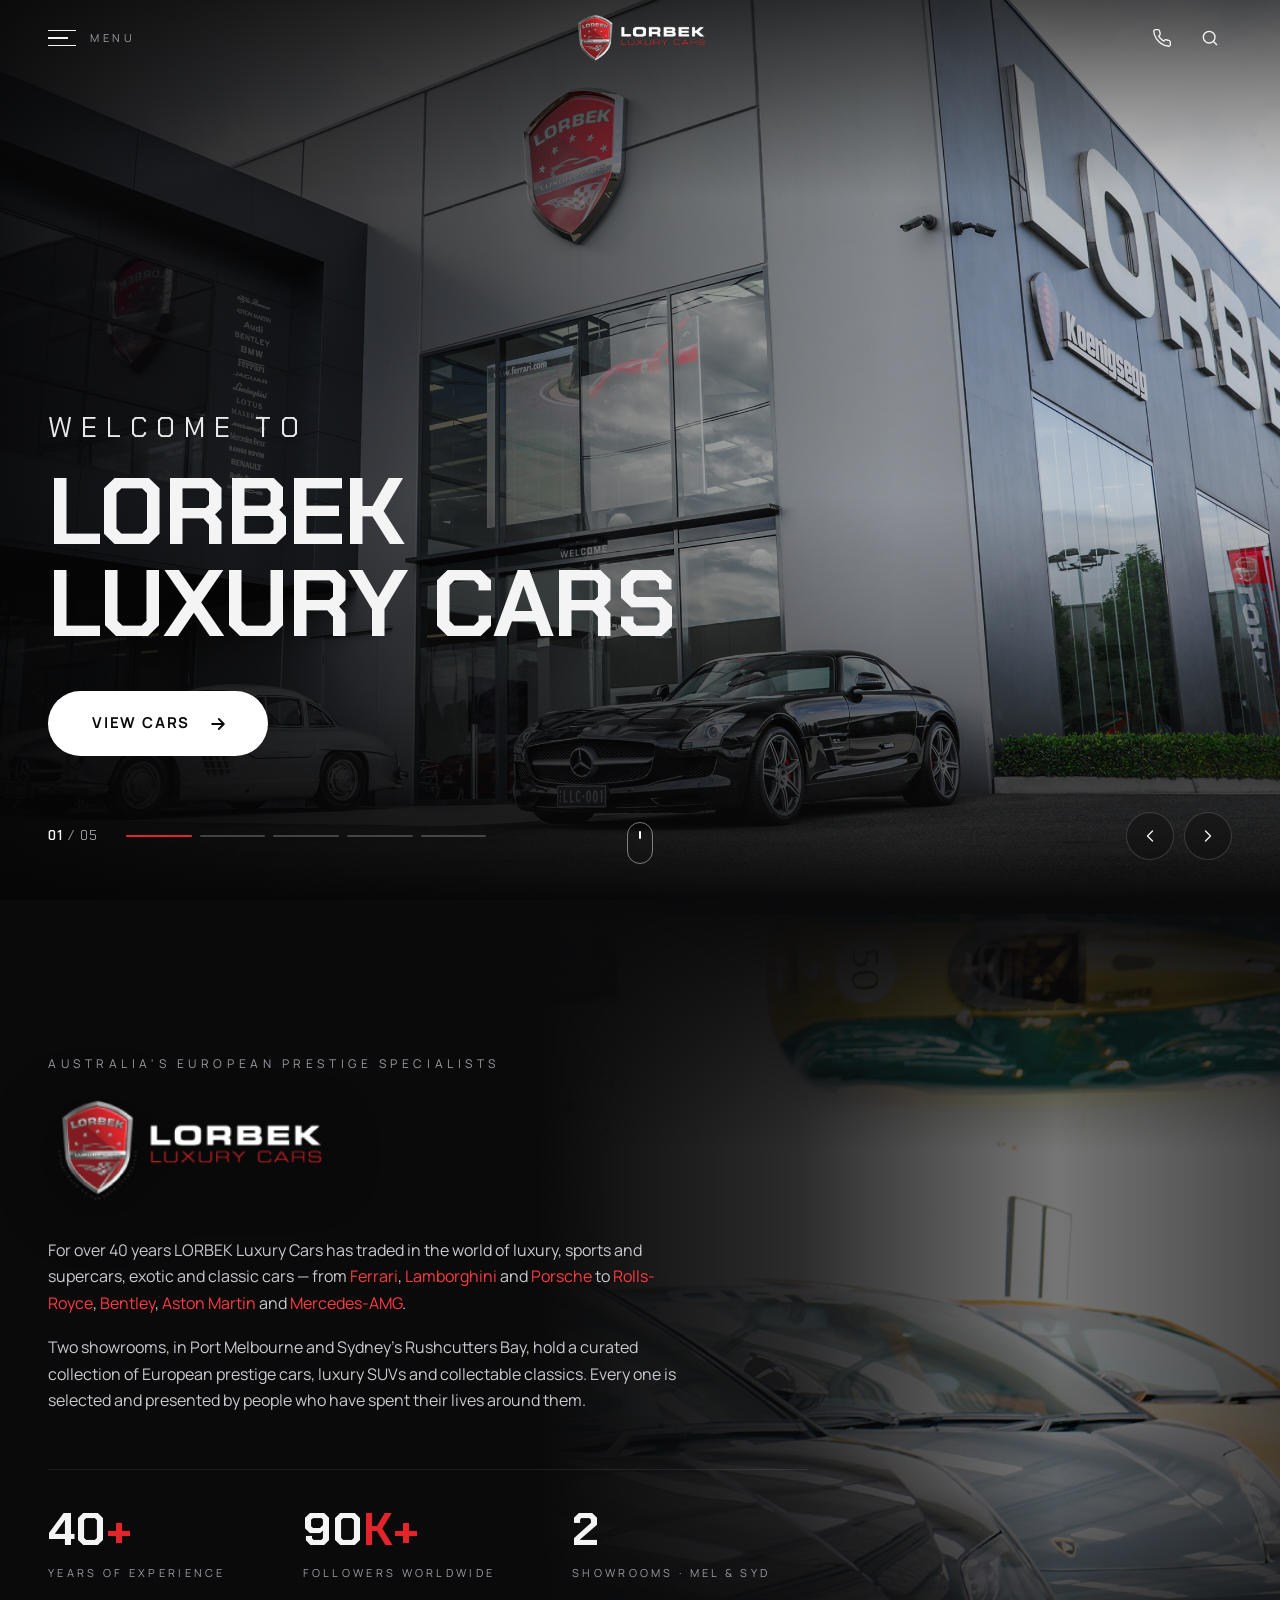
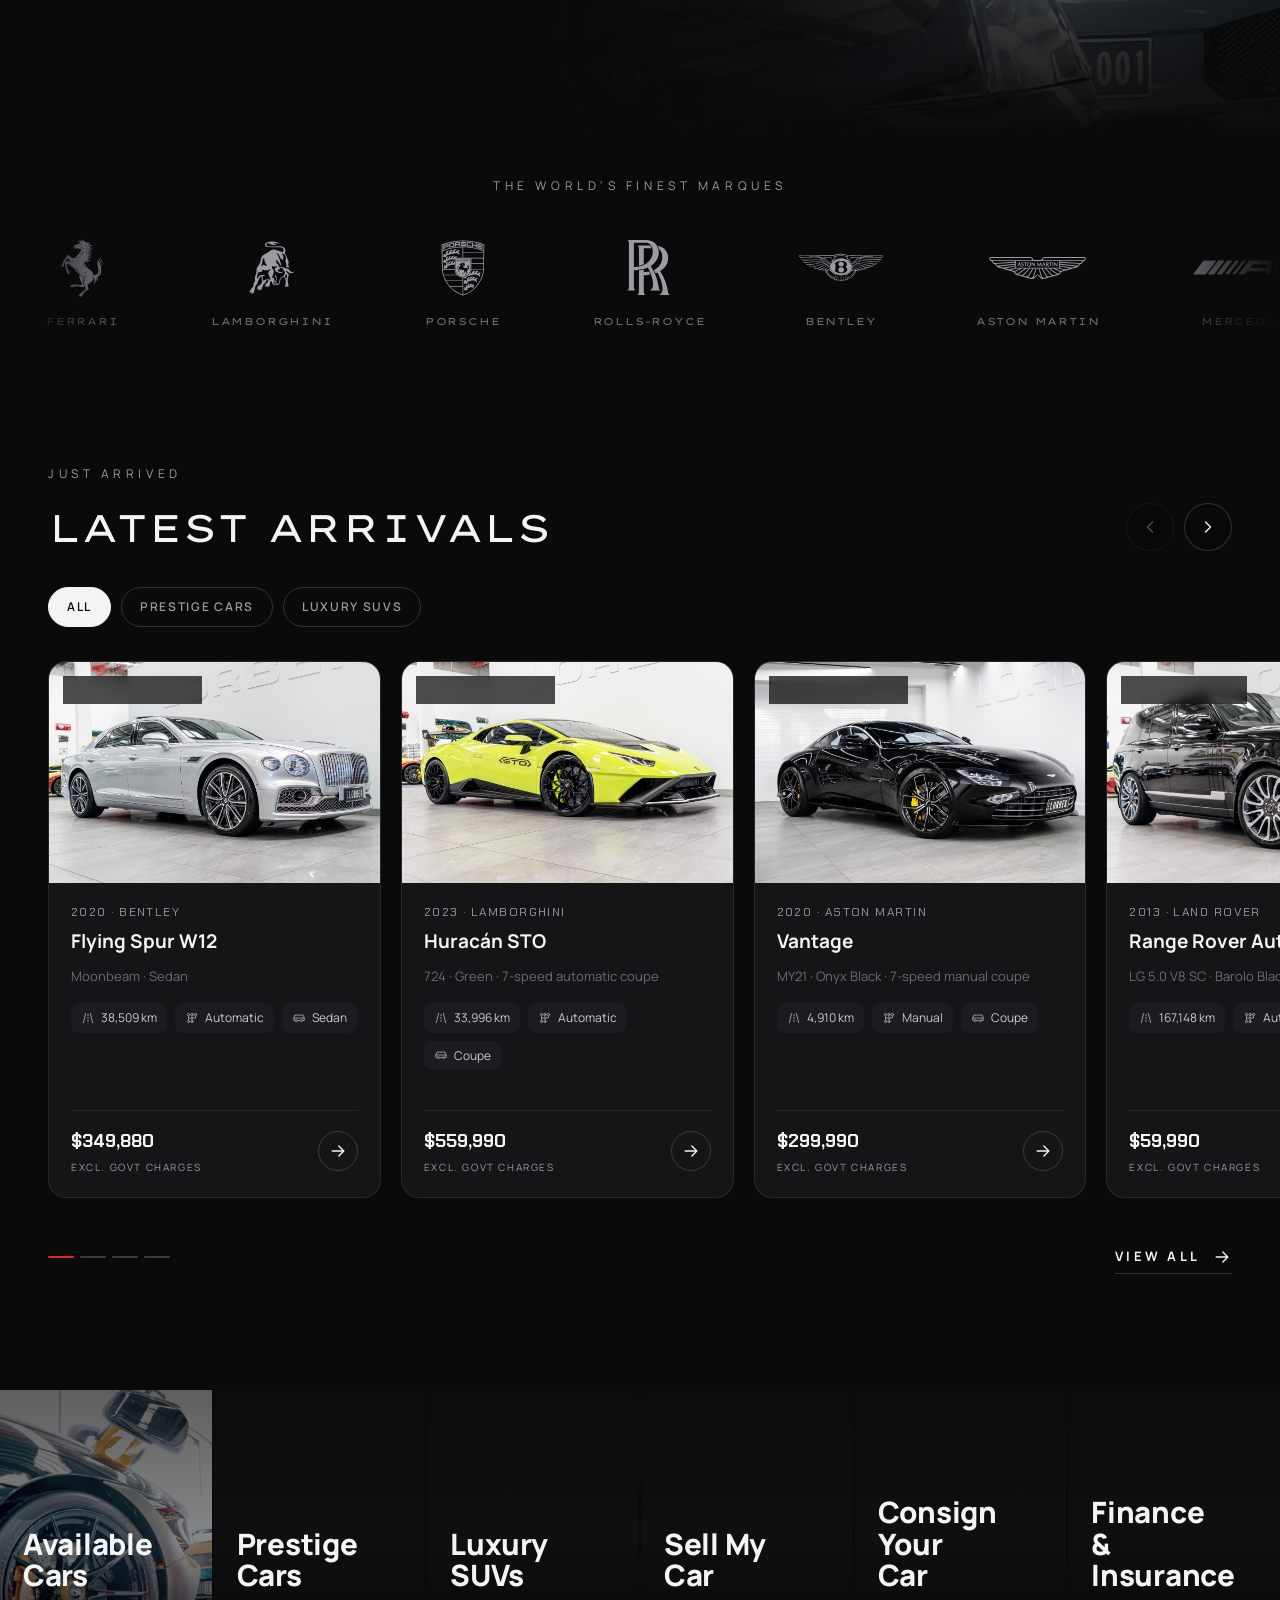
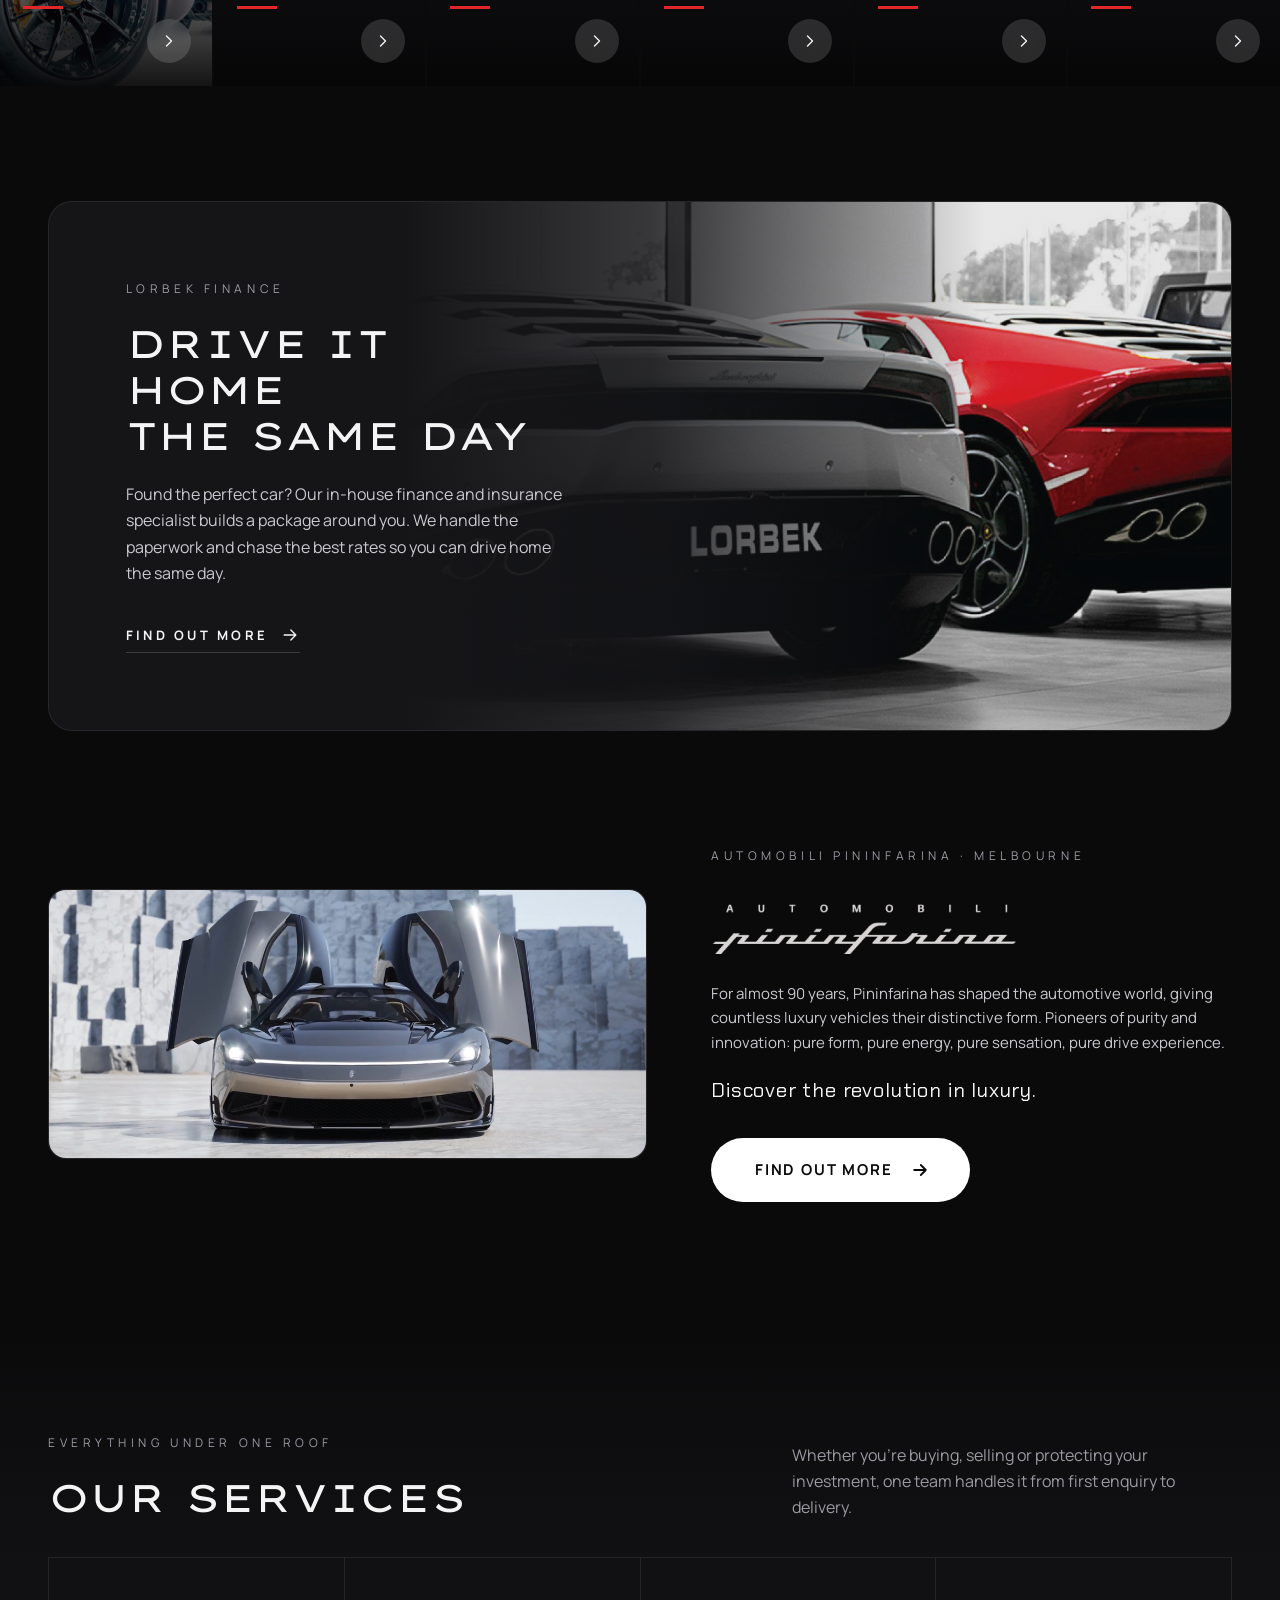
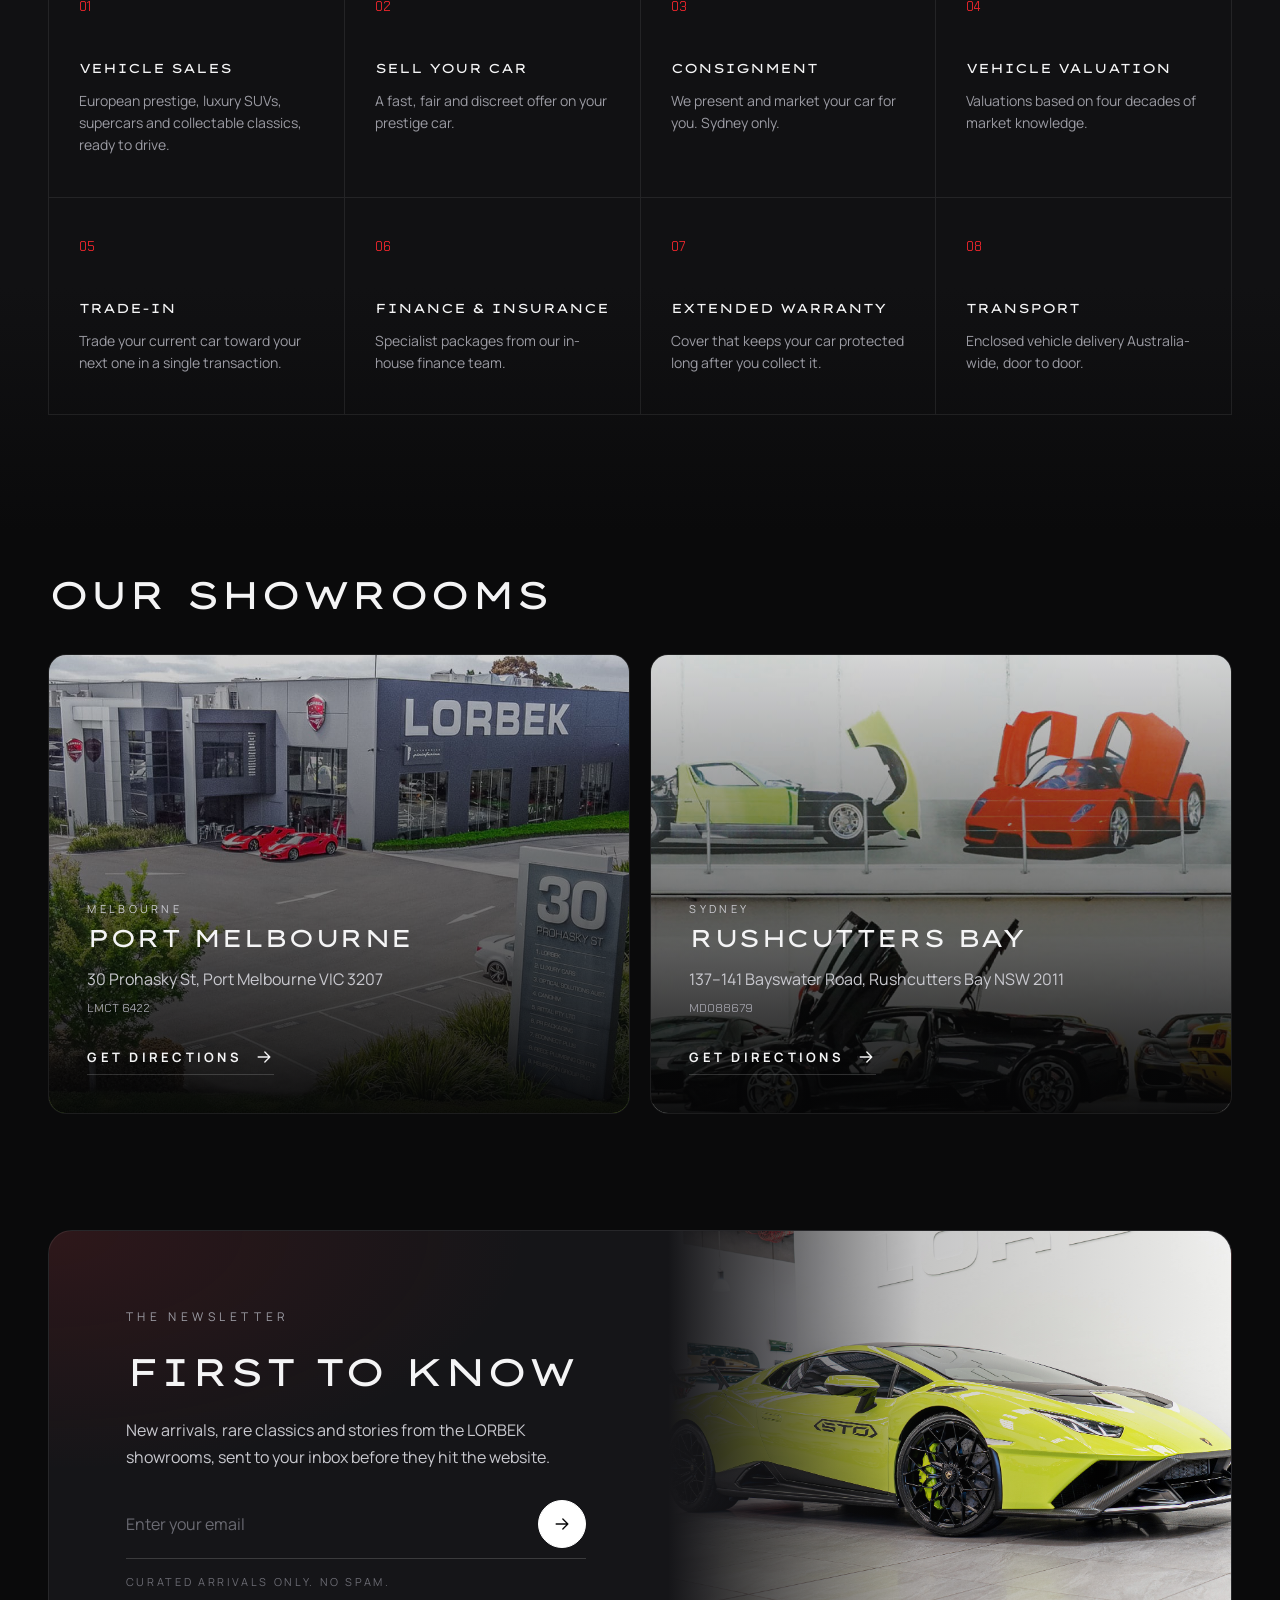
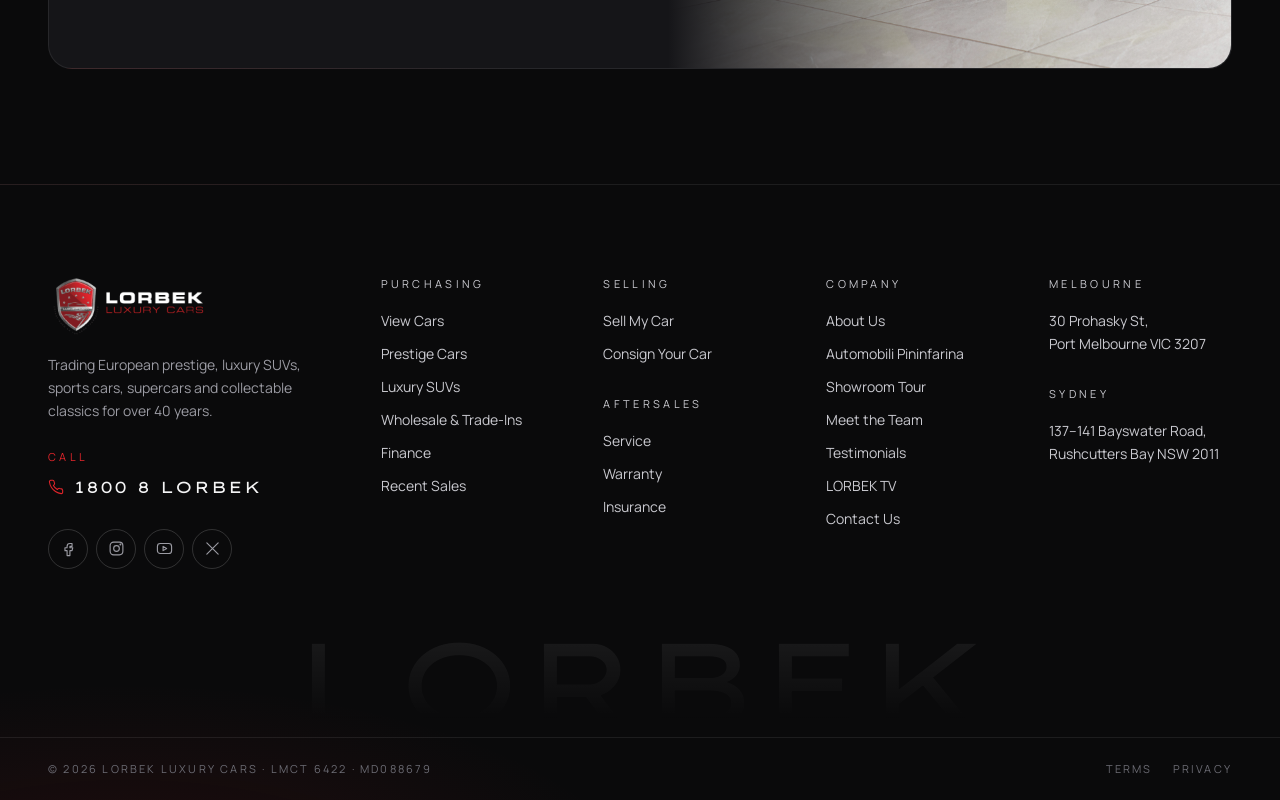
==== commit c9061d02: "Update : Website" ====
--- a/index.html
+++ b/index.html
@@ -10,6 +10,7 @@
   <link rel="preconnect" href="https://fonts.googleapis.com">
   <link rel="preconnect" href="https://fonts.gstatic.com" crossorigin>
   <link href="https://fonts.googleapis.com/css2?family=Lexend+Zetta:wght@300;400;500&family=Chakra+Petch:wght@300;400;600;700&family=Manrope:wght@300;400;600;700;800&display=swap" rel="stylesheet">
+  <link rel="preload" as="image" href="assets/img/hero/showroom-sls.jpg" fetchpriority="high">
   <link rel="stylesheet" href="assets/css/styles.css">
 </head>
 <body>
@@ -118,10 +119,10 @@
     <!-- ============ ABOUT ============ -->
     <section class="about" id="about">
       <div class="about__media" aria-hidden="true">
-        <img src="assets/img/hero/hp-banner6.jpg" alt="" loading="lazy">
+        <img src="assets/img/hero/showroom-gallardo.jpg" alt="" loading="lazy" decoding="async">
       </div>
       <div class="container about__inner">
-        <p class="eyebrow reveal"><i></i>Australia's European prestige specialists</p>
+        <p class="eyebrow reveal">Australia's European prestige specialists</p>
         <h2 class="about__logo reveal"><img src="assets/img/logo.png" alt="LORBEK Luxury Cars" width="240" height="90"></h2>
         <div class="about__copy reveal">
           <p>For over 40 years LORBEK Luxury Cars has traded in the world of luxury, sports and supercars, exotic and classic cars — from <a href="#arrivals">Ferrari</a>, <a href="#arrivals">Lamborghini</a> and <a href="#arrivals">Porsche</a> to <a href="#arrivals">Rolls-Royce</a>, <a href="#arrivals">Bentley</a>, <a href="#arrivals">Aston Martin</a> and <a href="#arrivals">Mercedes-AMG</a>.</p>
@@ -137,7 +138,7 @@
 
     <!-- ============ BRANDS MARQUEE ============ -->
     <section class="brands" aria-label="Marques we trade">
-      <p class="eyebrow eyebrow--center reveal"><i></i>The world's finest marques<i></i></p>
+      <p class="eyebrow eyebrow--center reveal">The world's finest marques</p>
       <div class="marquee">
         <div class="marquee__track" id="marquee"></div>
       </div>
@@ -147,7 +148,7 @@
     <section class="arrivals" id="arrivals">
       <div class="container section-head">
         <div>
-          <p class="eyebrow reveal"><i></i>Just arrived</p>
+          <p class="eyebrow reveal">Just arrived</p>
           <h2 class="h2 reveal">Latest Arrivals</h2>
         </div>
         <div class="arrivals__controls">
@@ -173,32 +174,32 @@
     <!-- ============ CATEGORY TILES ============ -->
     <section class="tiles" id="categories" aria-label="Explore">
       <a class="tile reveal" href="#arrivals" data-filter-link="all">
-        <img src="assets/img/hero/hp-banner8.jpg" alt="" loading="lazy">
+        <img src="assets/img/hero/showroom-mclaren.jpg" alt="" loading="lazy" decoding="async" style="--fp: 30% 60%; --fp-wide: 40% 60%">
         <span class="tile__title">Available<br>Cars</span>
         <span class="tile__go"><svg viewBox="0 0 24 24"><path d="M9 6l6 6-6 6"/></svg></span>
       </a>
       <a class="tile reveal" href="#arrivals" data-filter-link="Prestige Cars">
-        <img src="assets/img/cars/sm/car4.jpg" alt="" loading="lazy">
+        <img src="assets/img/cars/car4.jpg" alt="" loading="lazy" decoding="async" style="--fp: 62% 55%">
         <span class="tile__title">Prestige<br>Cars</span>
         <span class="tile__go"><svg viewBox="0 0 24 24"><path d="M9 6l6 6-6 6"/></svg></span>
       </a>
       <a class="tile reveal" href="#arrivals" data-filter-link="Luxury SUVs">
-        <img src="assets/img/cars/sm/car5.jpg" alt="" loading="lazy">
+        <img src="assets/img/cars/car5.jpg" alt="" loading="lazy" decoding="async" style="--fp: 60% 50%; --fp-wide: 50% 45%">
         <span class="tile__title">Luxury<br>SUVs</span>
         <span class="tile__go"><svg viewBox="0 0 24 24"><path d="M9 6l6 6-6 6"/></svg></span>
       </a>
       <a class="tile reveal" href="#services">
-        <img src="assets/img/hero/hp-banner4.jpg" alt="" loading="lazy">
+        <img src="assets/img/cars/car8.jpg" alt="" loading="lazy" decoding="async" style="--fp: 62% 55%">
         <span class="tile__title">Sell My<br>Car</span>
         <span class="tile__go"><svg viewBox="0 0 24 24"><path d="M9 6l6 6-6 6"/></svg></span>
       </a>
       <a class="tile reveal" href="#services">
-        <img src="assets/img/hero/hp-banner5.jpg" alt="" loading="lazy">
+        <img src="assets/img/hero/showroom-aston.jpg" alt="" loading="lazy" decoding="async" style="--fp: 22% 60%; --fp-wide: 35% 65%">
         <span class="tile__title">Consign<br>Your Car</span>
         <span class="tile__go"><svg viewBox="0 0 24 24"><path d="M9 6l6 6-6 6"/></svg></span>
       </a>
       <a class="tile reveal" href="#finance">
-        <img src="assets/img/cars/sm/car11.jpg" alt="" loading="lazy">
+        <img src="assets/img/cars/car11.jpg" alt="" loading="lazy" decoding="async" style="--fp: 70% 55%; --fp-wide: 52% 50%">
         <span class="tile__title">Finance &amp;<br>Insurance</span>
         <span class="tile__go"><svg viewBox="0 0 24 24"><path d="M9 6l6 6-6 6"/></svg></span>
       </a>
@@ -211,7 +212,7 @@
           <img src="assets/img/hero/hp-banner7.jpg" alt="" loading="lazy">
         </div>
         <div class="promo__body">
-          <p class="eyebrow"><i></i>LORBEK Finance</p>
+          <p class="eyebrow">LORBEK Finance</p>
           <h2 class="h2">Drive it home<br>the same day</h2>
           <p>Found the perfect car? Our in-house finance and insurance specialist builds a package around you. We handle the paperwork and chase the best rates so you can drive home the same day.</p>
           <a class="link-arrow" href="#contact">Find out more <svg viewBox="0 0 24 24"><path d="M5 12h14M13 6l6 6-6 6"/></svg></a>
@@ -221,20 +222,20 @@
 
 
     <!-- ============ AUTOMOBILI PININFARINA ============ -->
-    <section class="apf" id="pininfarina" aria-labelledby="apfTitle">
-      <div class="apf__media">
-        <img src="assets/img/pininfarina.png" alt="Automobili Pininfarina Battista with its doors raised" loading="lazy">
-      </div>
-      <div class="container apf__grid">
-        <div class="reveal">
-          <p class="eyebrow"><i></i>Automobili Pininfarina · Melbourne</p>
+    <section class="apf container" id="pininfarina" aria-labelledby="apfTitle">
+      <div class="apf__grid">
+        <div class="apf__media reveal">
+          <img src="assets/img/pininfarina.png" alt="Automobili Pininfarina Battista with its doors raised" width="1090" height="490" loading="lazy" decoding="async">
+        </div>
+        <div class="apf__body reveal">
+          <p class="eyebrow">Automobili Pininfarina · Melbourne</p>
           <h2 class="sr-only" id="apfTitle">Automobili Pininfarina</h2>
           <img class="apf__logo" src="assets/img/pininfarina-logo.png" alt="Automobili Pininfarina" width="400" height="65">
-        </div>
-        <div class="apf__copy reveal">
-          <p>For almost 90 years, Pininfarina has shaped the automotive world, giving countless luxury vehicles their distinctive form. Pioneers of purity and innovation: pure form, pure energy, pure sensation, pure drive experience.</p>
-          <p class="apf__lead">Discover the revolution in luxury.</p>
-          <a class="btn btn--pill" href="https://apf-melbourne.com.au/" target="_blank" rel="noopener">Find out more <svg viewBox="0 0 24 24"><path d="M5 12h14M13 6l6 6-6 6"/></svg></a>
+          <div class="apf__copy">
+            <p>For almost 90 years, Pininfarina has shaped the automotive world, giving countless luxury vehicles their distinctive form. Pioneers of purity and innovation: pure form, pure energy, pure sensation, pure drive experience.</p>
+            <p class="apf__lead">Discover the revolution in luxury.</p>
+            <a class="btn btn--pill" href="https://apf-melbourne.com.au/" target="_blank" rel="noopener">Find out more <svg viewBox="0 0 24 24"><path d="M5 12h14M13 6l6 6-6 6"/></svg></a>
+          </div>
         </div>
       </div>
     </section>
@@ -244,7 +245,7 @@
       <div class="container">
         <div class="section-head">
           <div>
-            <p class="eyebrow reveal"><i></i>Everything under one roof</p>
+            <p class="eyebrow reveal">Everything under one roof</p>
             <h2 class="h2 reveal">Our Services</h2>
           </div>
           <p class="section-head__note reveal">Whether you're buying, selling or protecting your investment, one team handles it from first enquiry to delivery.</p>
@@ -266,7 +267,7 @@
     <section class="showrooms container" id="showrooms">
       <div class="section-head">
         <div>
-          <p class="eyebrow reveal"><i></i>Visit us</p>
+          <p class="eyebrow reveal">Visit us</p>
           <h2 class="h2 reveal">Our Showrooms</h2>
         </div>
       </div>
@@ -298,7 +299,7 @@
     <section class="container" id="newsletter">
       <div class="news reveal">
         <div class="news__body">
-          <p class="eyebrow"><i></i>The newsletter</p>
+          <p class="eyebrow">The newsletter</p>
           <h2 class="h2">First to know</h2>
           <p>New arrivals, rare classics and stories from the LORBEK showrooms, sent to your inbox before they hit the website.</p>
           <form class="news__form" id="newsForm" novalidate>
@@ -309,7 +310,7 @@
           <p class="news__fine" id="newsMsg">Curated arrivals only. No spam.</p>
         </div>
         <div class="news__media" aria-hidden="true">
-          <img src="assets/img/cars/car3.jpg" alt="" loading="lazy">
+          <img src="assets/img/cars/car3.jpg" alt="" loading="lazy" decoding="async">
         </div>
       </div>
     </section>
--- a/assets/css/styles.css
+++ b/assets/css/styles.css
@@ -60,7 +60,6 @@
   font-size: 12px; font-weight: 400; letter-spacing: .38em; text-transform: uppercase;
   color: var(--muted);
 }
-.eyebrow i { display: block; width: 64px; height: 2px; background: var(--red); flex: none; }
 .eyebrow--center { justify-content: center; text-align: center; }
 .eyebrow-sm {
   margin: 0 0 8px;
@@ -214,9 +213,9 @@
 .hero__slides { position: absolute; inset: 0; }
 .slide { position: absolute; inset: 0; opacity: 0; transition: opacity 1.2s var(--ease); }
 .slide.is-active { opacity: 1; z-index: 1; }
-.slide img { width: 100%; height: 100%; object-fit: cover; transform: scale(1.12); filter: brightness(.85) contrast(1.05); }
+.slide img { width: 100%; height: 100%; object-fit: cover; object-position: var(--pos, 50% 50%); transform: scale(1.05); filter: brightness(.85) contrast(1.05); }
 .slide.is-active img { animation: kenburns 9s linear forwards; }
-@keyframes kenburns { from { transform: scale(1.12); } to { transform: scale(1.0); } }
+@keyframes kenburns { from { transform: scale(1.05); } to { transform: scale(1.0); } }
 .slide::after {
   content: ""; position: absolute; inset: 0;
   background:
@@ -297,13 +296,20 @@
 .marquee__track { display: flex; width: max-content; animation: marquee 48s linear infinite; }
 .marquee:hover .marquee__track { animation-play-state: paused; }
 .brand {
-  display: flex; flex-direction: column; align-items: center; gap: 12px;
-  padding: 24px clamp(26px, 3.5vw, 52px);
-  font-family: var(--f-display); font-size: clamp(12px, 1.05vw, 15px); letter-spacing: .02em; text-transform: uppercase;
-  color: var(--dim); white-space: nowrap; transition: color .3s;
-}
-.brand::before { content: ""; width: 6px; height: 6px; border: 1px solid currentColor; transform: rotate(45deg); }
+  display: grid; grid-template-rows: 64px auto; place-items: center; gap: 14px;
+  padding: 18px clamp(28px, 3.6vw, 56px);
+  color: var(--muted); white-space: nowrap; transition: color .3s;
+}
+.brand__logo {
+  display: block; width: calc(var(--lw) * var(--ls, 1)); height: calc(var(--lh) * var(--ls, 1));
+  background: currentColor;
+  -webkit-mask-position: center; mask-position: center;
+  -webkit-mask-size: contain; mask-size: contain;
+  -webkit-mask-repeat: no-repeat; mask-repeat: no-repeat;
+}
+.brand__name { font-family: var(--f-display); font-size: 10px; letter-spacing: .08em; text-transform: uppercase; color: var(--dim); transition: color .3s; }
 .brand:hover { color: var(--text); }
+.brand:hover .brand__name { color: var(--muted); }
 @keyframes marquee { to { transform: translateX(-50%); } }
 
 /* ==========================================================================
@@ -343,7 +349,15 @@
 .card:hover { border-color: var(--line-2); transform: translateY(-6px); box-shadow: 0 30px 60px -20px rgba(0, 0, 0, .8); }
 .card[hidden] { display: none; }
 .card__media { position: relative; aspect-ratio: 3 / 2; overflow: hidden; background: var(--surface-2); }
-.card__media img { width: 100%; height: 100%; object-fit: cover; transition: transform 1.1s var(--ease); }
+.card__media img {
+  position: absolute;
+  width: calc(var(--z, 1) * 100%); height: calc(var(--z, 1) * 100%); max-width: none;
+  left: calc(50% - var(--cx, .5) * var(--z, 1) * 100%);
+  top: calc(50% - var(--cy, .5) * var(--z, 1) * 100%);
+  object-fit: cover;
+  transform-origin: calc(var(--cx, .5) * 100%) calc(var(--cy, .5) * 100%);
+  transition: transform 1.1s var(--ease);
+}
 .card:hover .card__media img { transform: scale(1.06); }
 .card__badge {
   position: absolute; left: 14px; top: 14px;
@@ -379,11 +393,11 @@
   padding-bottom: clamp(70px, 9vw, 120px);
 }
 .tile { position: relative; aspect-ratio: 3 / 4.2; overflow: hidden; background: var(--surface); isolation: isolate; }
-.tile img { position: absolute; inset: 0; width: 100%; height: 100%; object-fit: cover; z-index: -2; transition: transform 1.2s var(--ease), filter .6s; filter: grayscale(.35) brightness(.8); }
+.tile img { position: absolute; inset: 0; width: 100%; height: 100%; object-fit: cover; object-position: var(--fp, 50% 50%); z-index: -2; transition: transform 1.2s var(--ease), filter .6s; filter: grayscale(.35) brightness(.8); }
 .tile::before { content: ""; position: absolute; inset: 0; z-index: -1; background: linear-gradient(0deg, rgba(5, 5, 6, .92) 0%, rgba(5, 5, 6, .35) 50%, rgba(5, 5, 6, .55) 100%); transition: opacity .5s; }
 .tile:hover img { transform: scale(1.08); filter: none; }
 .tile__title {
-  position: absolute; left: clamp(16px, 1.8vw, 28px); bottom: clamp(70px, 6vw, 92px);
+  position: absolute; left: clamp(16px, 1.8vw, 28px); bottom: clamp(70px, 6vw, 92px); right: 72px;
   font-size: clamp(22px, 2.3vw, 36px); font-weight: 800; line-height: 1.08; letter-spacing: -.01em;
 }
 .tile__title::after { content: ""; display: block; width: 40px; height: 3px; margin-top: 14px; background: var(--red); transition: width .5s var(--ease); }
@@ -415,18 +429,12 @@
    Automobili Pininfarina
    ========================================================================== */
 .apf { position: relative; padding-bottom: clamp(70px, 9vw, 120px); }
-.apf__media { position: relative; max-width: var(--max); margin-inline: auto; overflow: hidden; }
-.apf__media img { width: 100%; aspect-ratio: 1090 / 490; object-fit: cover; filter: brightness(.82) contrast(1.08) saturate(.9); transform: scale(1.06); transition: transform 1.6s var(--ease); }
-.apf:hover .apf__media img { transform: scale(1.0); }
-.apf__media::after {
-  content: ""; position: absolute; inset: 0;
-  background:
-    linear-gradient(0deg, var(--bg) 0%, rgba(10, 10, 11, .55) 22%, transparent 50%),
-    linear-gradient(90deg, var(--bg) 0%, transparent 14%, transparent 86%, var(--bg) 100%),
-    linear-gradient(180deg, var(--bg) 0%, transparent 18%);
-}
-.apf__grid { position: relative; margin-top: clamp(-70px, -4vw, -24px); display: grid; grid-template-columns: 1fr 1fr; gap: clamp(32px, 6vw, 96px); align-items: end; }
-.apf__logo { width: clamp(240px, 30vw, 420px); height: auto; filter: invert(1) brightness(1.6); opacity: .95; }
+.apf__grid { display: grid; grid-template-columns: minmax(0, 1.15fr) minmax(0, 1fr); gap: clamp(32px, 5vw, 80px); align-items: center; }
+.apf__media { position: relative; border-radius: var(--radius); overflow: hidden; border: 1px solid var(--line); background: var(--surface); max-width: 1090px; }
+.apf__media img { width: 100%; height: auto; aspect-ratio: 1090 / 490; object-fit: cover; transition: transform 1.6s var(--ease); }
+.apf__media:hover img { transform: scale(1.03); }
+.apf__body { display: grid; gap: 28px; align-content: center; min-width: 0; }
+.apf__logo { width: clamp(220px, 24vw, 360px); margin: -12px 0 0; height: auto; filter: invert(1) brightness(1.6); mix-blend-mode: screen; }
 .apf__copy p { margin: 0 0 18px; color: #c9c9cf; font-size: clamp(15px, 1.15vw, 18px); }
 .apf__copy .apf__lead { font-family: var(--f-mono); font-size: clamp(18px, 1.6vw, 24px); color: var(--text); letter-spacing: .04em; margin-bottom: 30px; }
 
@@ -520,6 +528,12 @@
    ========================================================================== */
 @media (max-width: 1180px) {
   .tiles { grid-template-columns: repeat(3, 1fr); }
+  .tile { aspect-ratio: 4 / 3; }
+  .tile img { object-position: var(--fp-wide, 50% 55%); }
+  .tile::before { background: linear-gradient(0deg, rgba(5, 5, 6, .9) 0%, rgba(5, 5, 6, .45) 38%, rgba(5, 5, 6, 0) 70%); }
+  .tile__title { bottom: 22px; font-size: clamp(20px, 2.6vw, 28px); }
+  .tile__title::after { margin-top: 10px; }
+  .tile__go { bottom: 20px; }
   .services__grid { grid-template-columns: repeat(2, 1fr); }
   .footer__grid { grid-template-columns: 1fr 1fr 1fr; }
   .footer__brand { grid-column: 1 / -1; }
@@ -531,6 +545,13 @@
   .menu-btn__label, .hide-sm { display: none; }
   .menu__body { grid-template-columns: 1fr; align-content: start; gap: 36px; }
   .menu__aside { border-left: 0; padding-left: 0; border-top: 1px solid var(--line); padding-top: 28px; }
+  .slide img { height: 72%; object-position: var(--mpos, var(--pos, 50% 50%)); transform: none; }
+  .slide.is-active img { animation: none; }
+  .slide::after {
+    background:
+      linear-gradient(0deg, var(--bg) 28%, rgba(10, 10, 11, .75) 40%, rgba(10, 10, 11, 0) 58%),
+      linear-gradient(180deg, rgba(0, 0, 0, .55) 0%, transparent 18%);
+  }
   .hero__content { bottom: 120px; }
   .hero__model { margin-bottom: 30px; }
   .btn--pill { padding: 16px 30px 16px 34px; font-size: 13px; }
@@ -540,6 +561,7 @@
   .about__media img { opacity: .28; }
   .arrivals__controls { display: none; }
   .tiles { grid-template-columns: repeat(2, 1fr); }
+  .brand { --ls: .78; grid-template-rows: 52px auto; }
   .promo, .news { grid-template-columns: 1fr; }
   .promo__media { inset: 0; }
   .promo__media img { opacity: .4; }
@@ -547,14 +569,17 @@
   .news__media { min-height: 240px; order: -1; }
   .news__media::after { background: linear-gradient(0deg, var(--surface) 0%, transparent 60%); }
   .showrooms__grid { grid-template-columns: 1fr; }
-  .apf__grid { grid-template-columns: 1fr; margin-top: -20px; }
-  .apf__media img { aspect-ratio: 4 / 3; }
+  .apf__grid { grid-template-columns: 1fr; }
   .room { min-height: 380px; }
   .footer__grid { grid-template-columns: 1fr 1fr; }
 }
+@media (max-width: 600px) {
+  .tiles { grid-template-columns: 1fr; gap: 2px; }
+  .tile { aspect-ratio: 16 / 10; }
+  .tile__title { font-size: 24px; }
+}
 @media (max-width: 520px) {
   .eyebrow { letter-spacing: .26em; font-size: 11px; gap: 12px; }
-  .eyebrow i { width: 36px; }
   .services__grid { grid-template-columns: 1fr; }
   .svc h3 { margin-top: 22px; }
   .stats { gap: 28px 36px; }
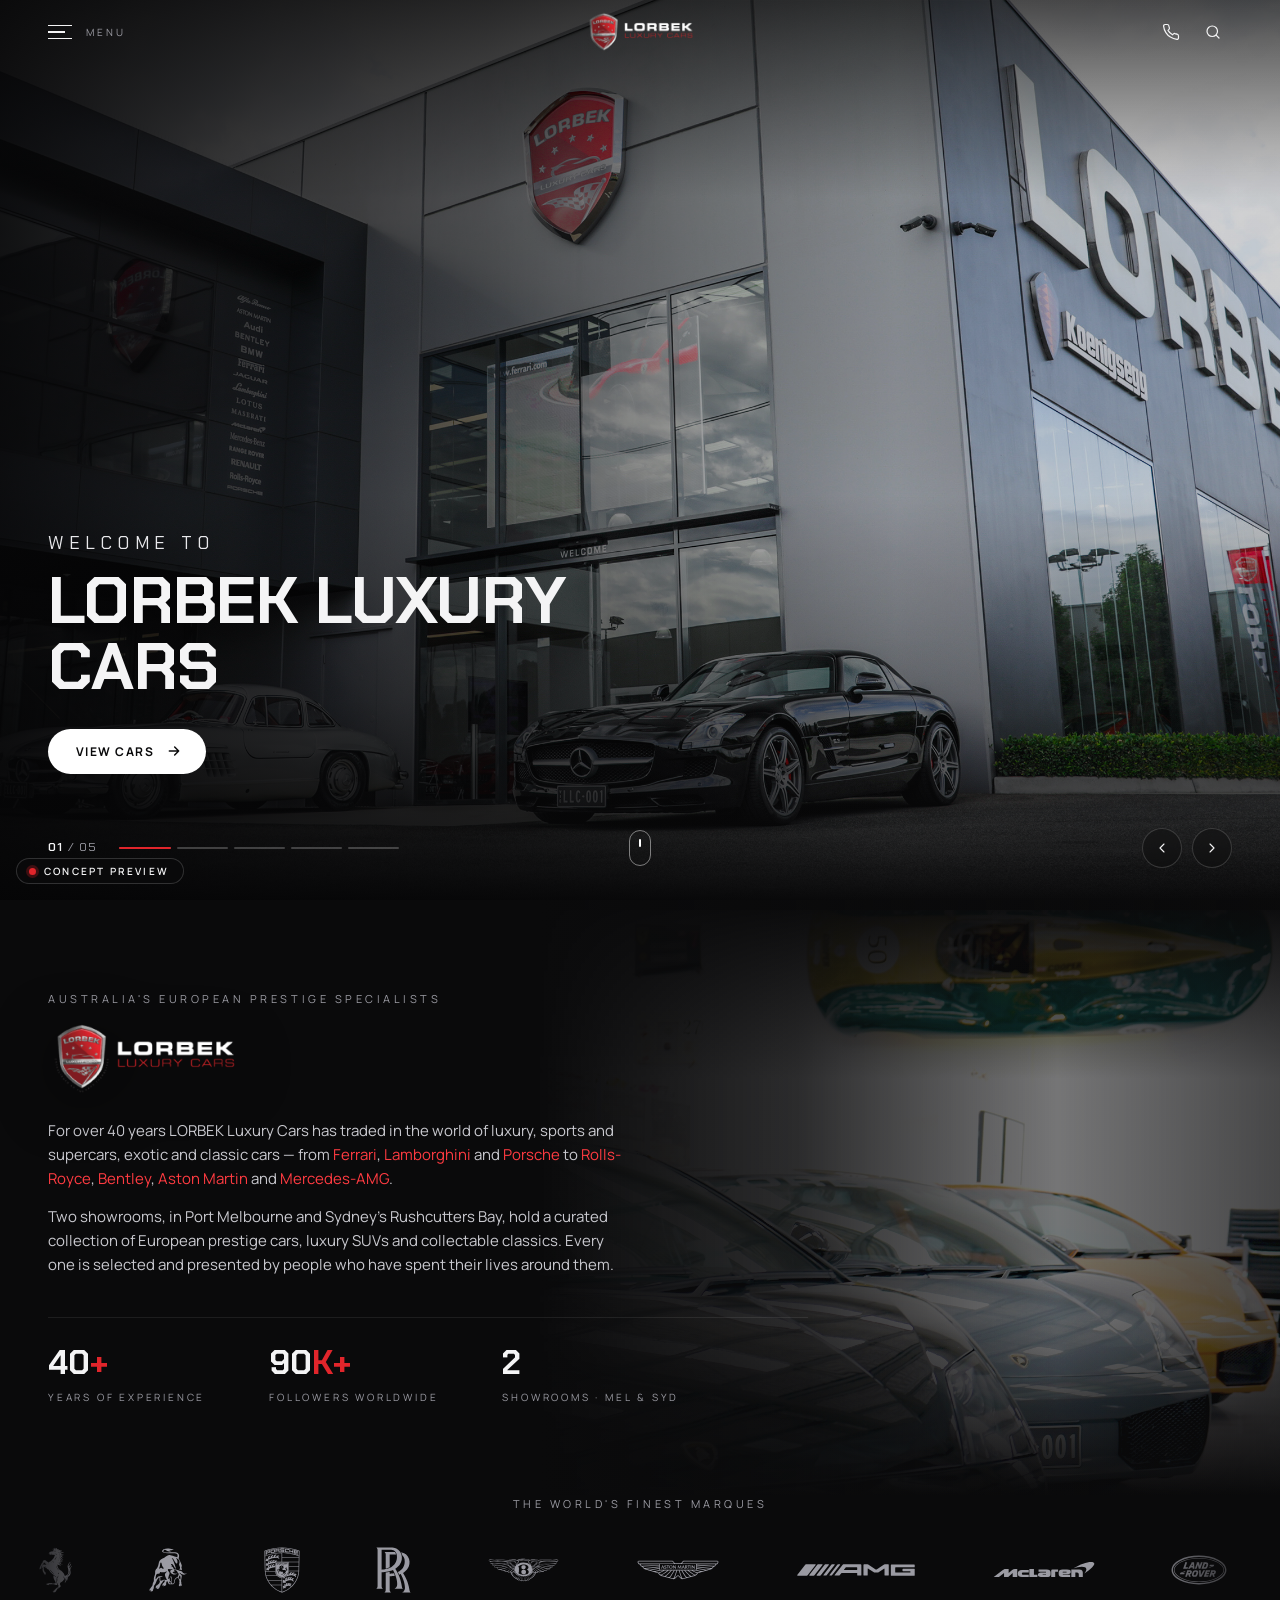
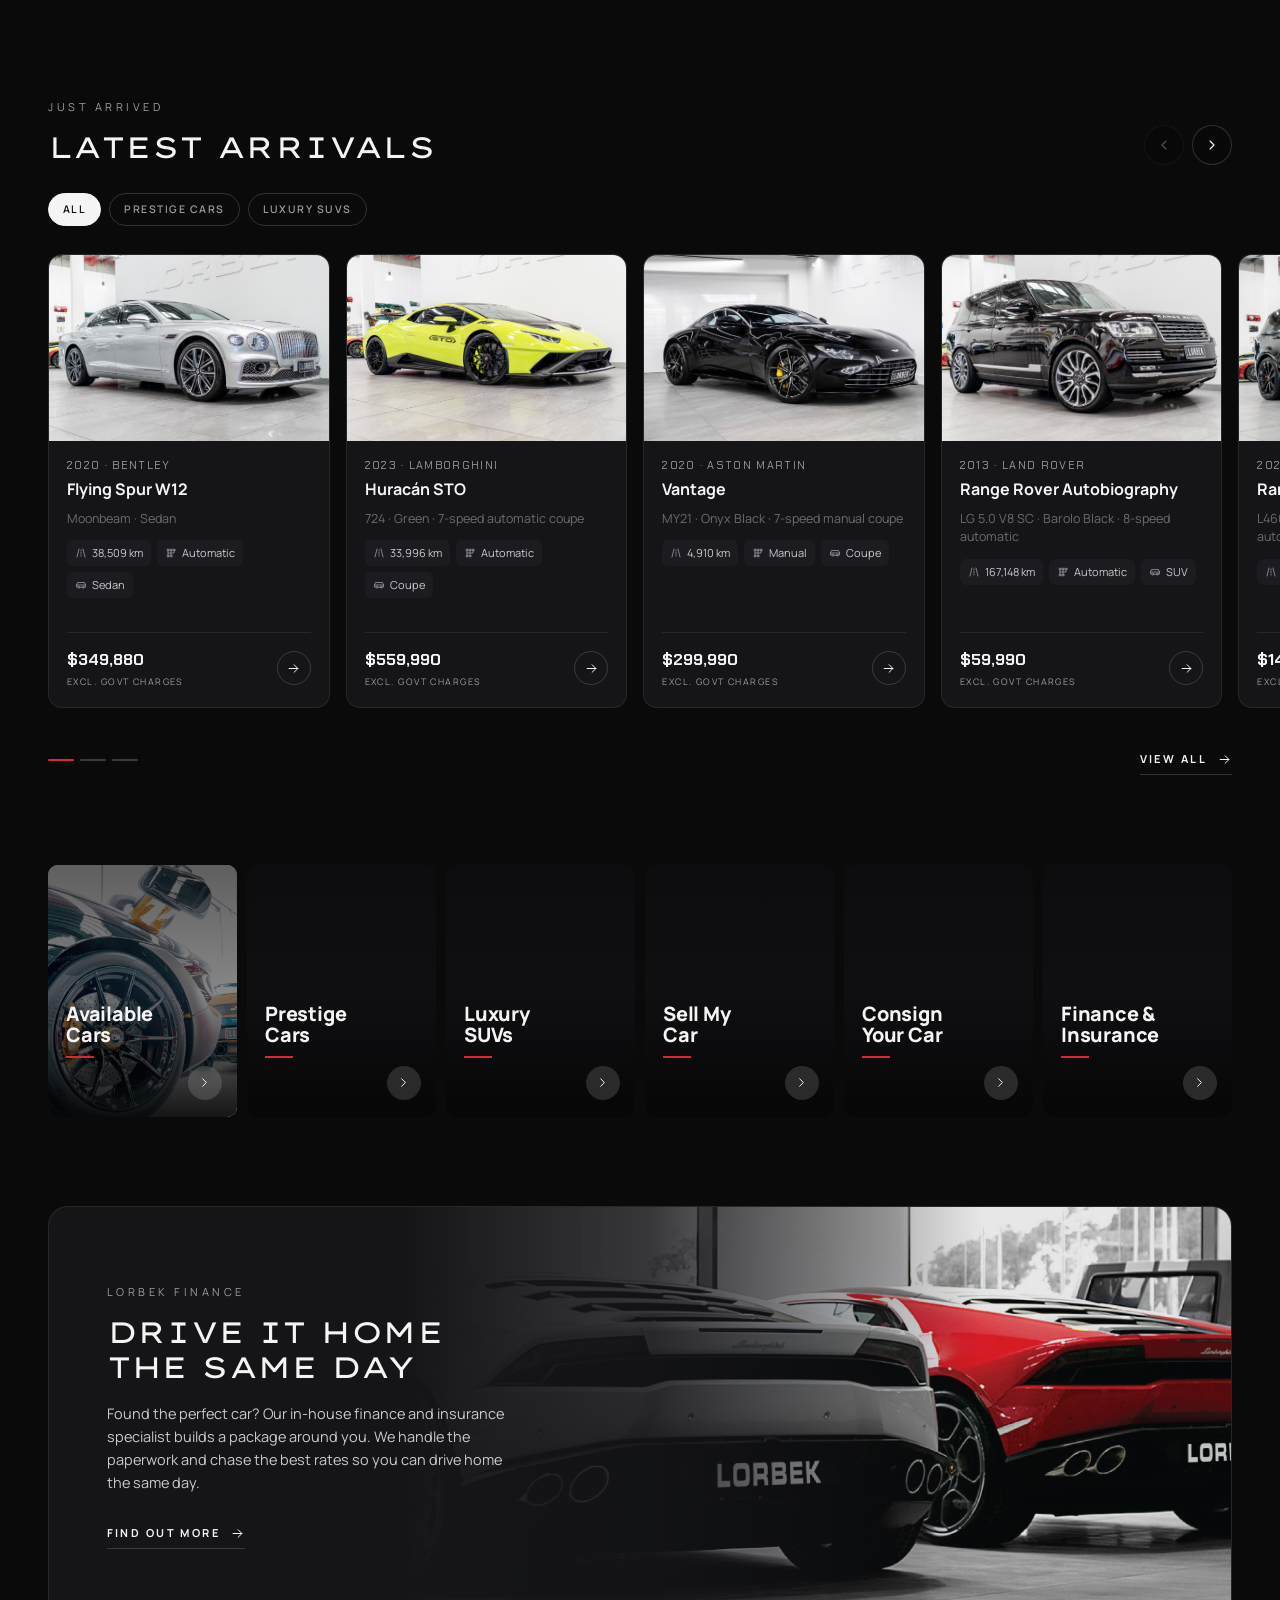
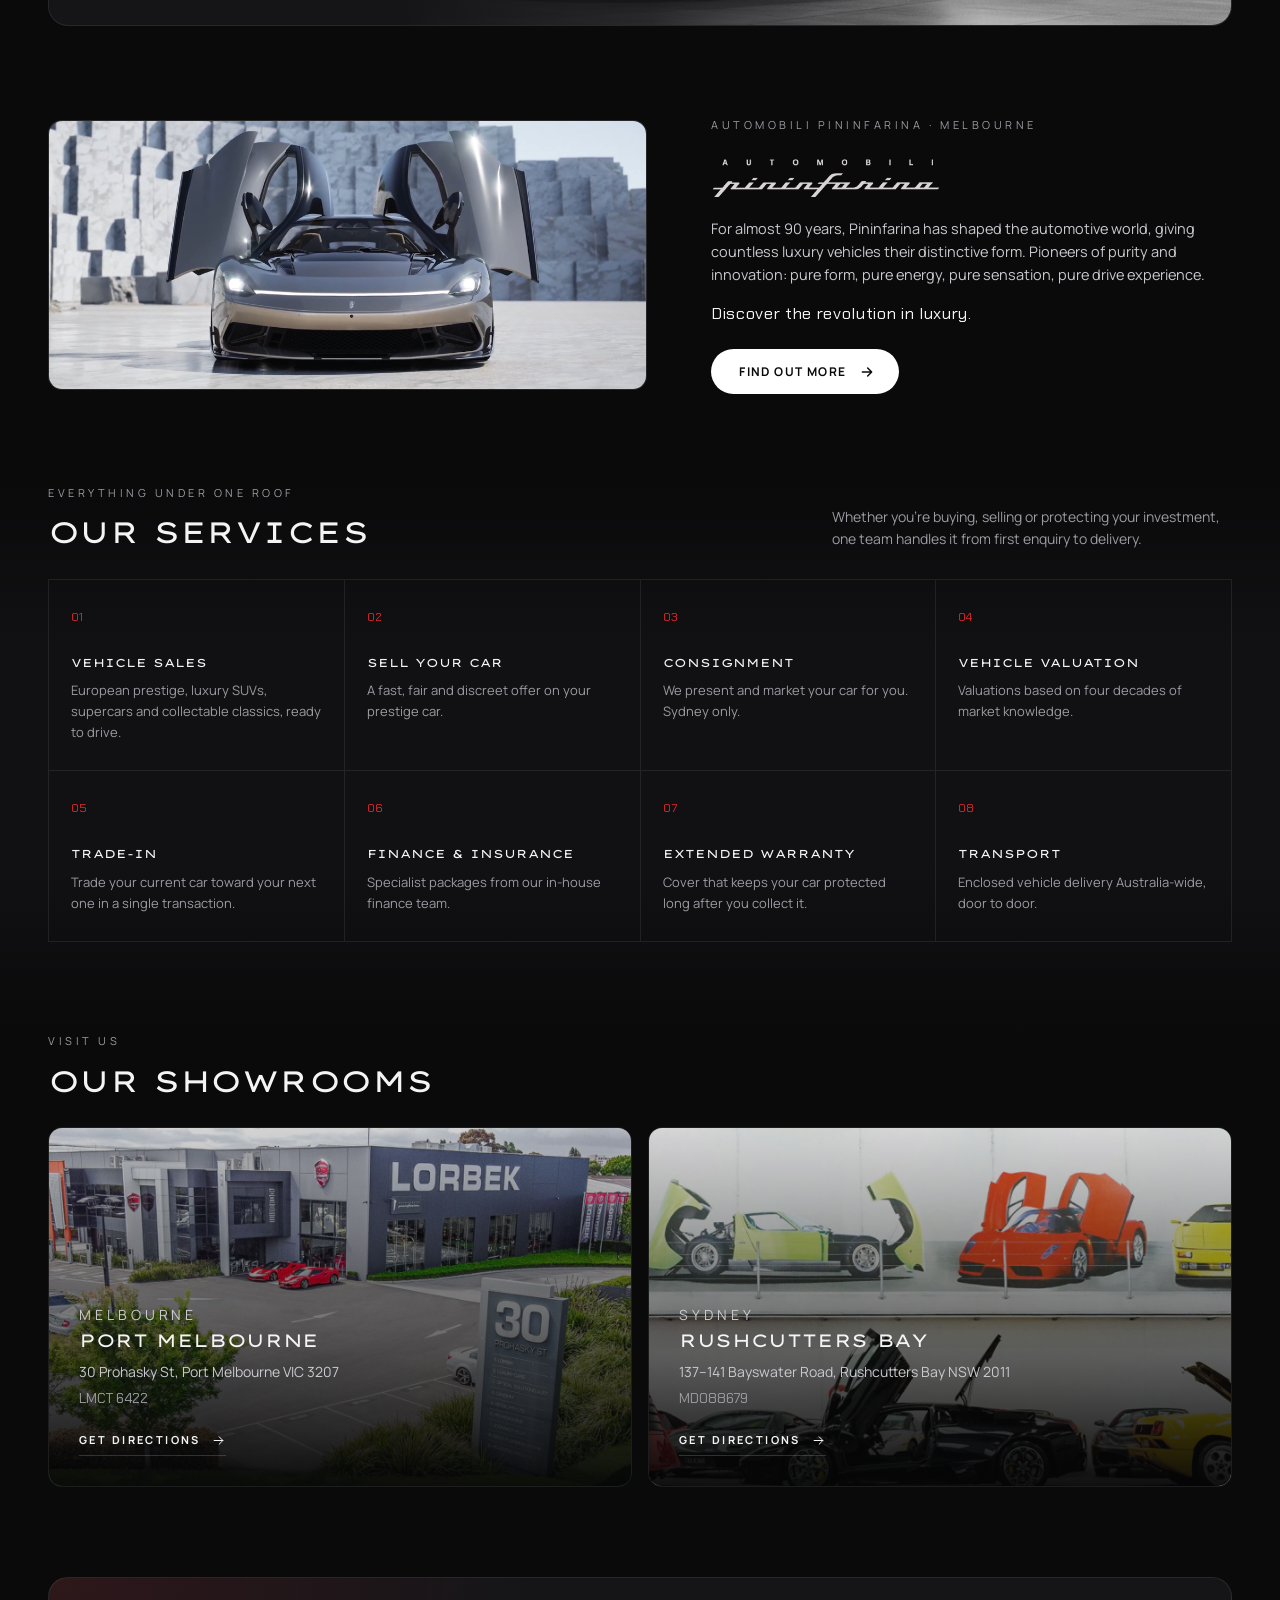
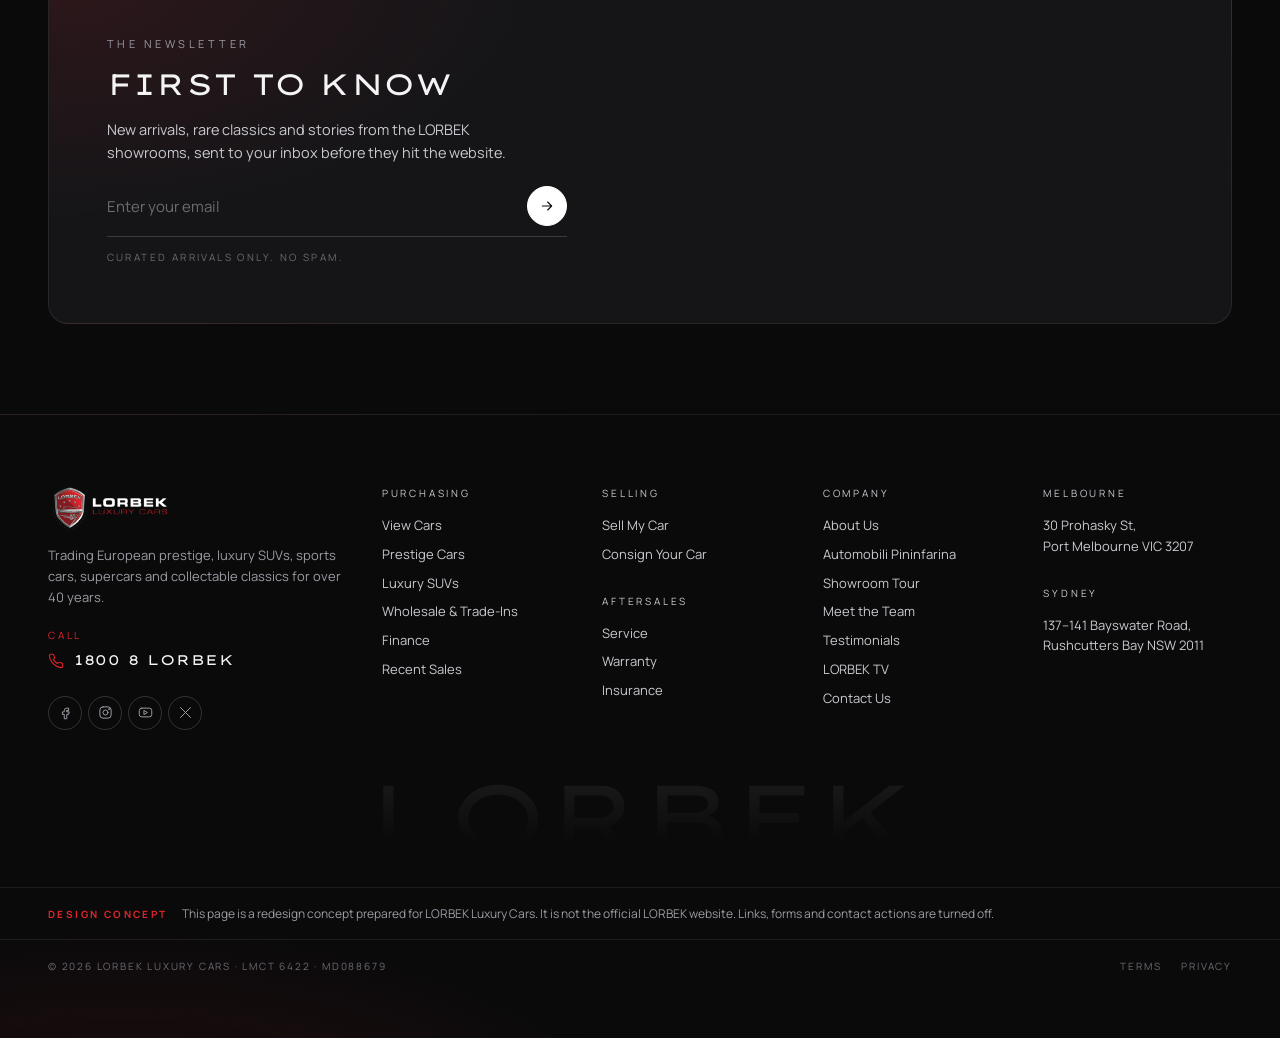
==== commit 1f8dd257: "Deploy concept site 2026-11-07 19:24" ====
--- a/index.html
+++ b/index.html
@@ -3,7 +3,8 @@
 <head>
   <meta charset="utf-8">
   <meta name="viewport" content="width=device-width, initial-scale=1">
-  <title>LORBEK Luxury Cars | European Prestige, Supercars & Classics — Melbourne & Sydney</title>
+  <title>LORBEK Website Concept</title>
+  <meta name="robots" content="noindex, nofollow">
   <meta name="description" content="LORBEK Luxury Cars has traded European prestige, luxury SUVs, sports cars, supercars and collectable classics for over 40 years. Showrooms in Port Melbourne and Rushcutters Bay, Sydney.">
   <meta name="theme-color" content="#0a0a0b">
   <link rel="icon" href="assets/img/logo.png">
@@ -15,6 +16,10 @@
 </head>
 <body>
   <a class="skip" href="#main">Skip to content</a>
+
+  <!-- Concept preview tag -->
+  <div class="concept-tag" role="note">Concept preview</div>
+  <div class="concept-toast" id="conceptToast" role="status" aria-live="polite" hidden>Turned off in this prototype</div>
 
   <!-- ============ HEADER ============ -->
   <header class="header" id="header">
@@ -310,7 +315,10 @@
           <p class="news__fine" id="newsMsg">Curated arrivals only. No spam.</p>
         </div>
         <div class="news__media" aria-hidden="true">
-          <img src="assets/img/cars/car3.jpg" alt="" loading="lazy" decoding="async">
+          <picture>
+            <source media="(min-width: 861px)" srcset="assets/img/hero/car3-portrait.jpg">
+            <img src="assets/img/cars/car3.jpg" alt="" loading="lazy" decoding="async">
+          </picture>
         </div>
       </div>
     </section>
@@ -371,6 +379,9 @@
       </div>
     </div>
     <div class="footer__wordmark" aria-hidden="true">LORBEK</div>
+    <div class="container concept-note" role="note">
+      <b>Design concept</b> This page is a redesign concept prepared for LORBEK Luxury Cars. It is not the official LORBEK website. Links, forms and contact actions are turned off.
+    </div>
     <div class="container footer__legal">
       <span>© <span id="year">2026</span> LORBEK Luxury Cars · LMCT 6422 · MD088679</span>
       <span><a href="https://www.lorbek.com.au/privacy-policy" target="_blank" rel="noopener">Terms</a><a href="https://www.lorbek.com.au/privacy-policy" target="_blank" rel="noopener">Privacy</a></span>
--- a/assets/css/styles.css
+++ b/assets/css/styles.css
@@ -3,6 +3,7 @@
    ========================================================================== */
 
 :root {
+  color-scheme: dark;
   --bg: #0a0a0b;
   --bg-2: #111113;
   --surface: #151518;
@@ -20,10 +21,11 @@
   --f-mono: "Chakra Petch", system-ui, sans-serif;
 
   --gutter: clamp(16px, 4vw, 48px);
-  --max: 1440px;
-  --radius: 18px;
+  --max: 1320px;
+  --radius: 14px;
+  --section: clamp(56px, 7vw, 96px);   /* one gap between every section */
   --ease: cubic-bezier(.22, .8, .2, 1);
-  --header-h: 76px;
+  --header-h: 64px;
 }
 
 *, *::before, *::after { box-sizing: border-box; }
@@ -33,8 +35,8 @@
   background: var(--bg);
   color: var(--text);
   font-family: var(--f-body);
-  font-size: 16px;
-  line-height: 1.65;
+  font-size: 15px;
+  line-height: 1.6;
   -webkit-font-smoothing: antialiased;
   overflow-x: hidden;
 }
@@ -42,7 +44,7 @@
 img { display: block; max-width: 100%; }
 a { color: inherit; text-decoration: none; }
 button { font: inherit; color: inherit; background: none; border: 0; cursor: pointer; padding: 0; }
-svg { width: 20px; height: 20px; fill: none; stroke: currentColor; stroke-width: 1.6; stroke-linecap: round; stroke-linejoin: round; flex: none; }
+svg { width: 18px; height: 18px; fill: none; stroke: currentColor; stroke-width: 1.6; stroke-linecap: round; stroke-linejoin: round; flex: none; }
 ::selection { background: var(--red); color: #fff; }
 :focus-visible { outline: 2px solid var(--red); outline-offset: 3px; border-radius: 4px; }
 
@@ -55,62 +57,64 @@
 
 /* ---------- Type helpers ---------- */
 .eyebrow {
-  display: flex; align-items: center; gap: 18px;
-  margin: 0 0 22px;
-  font-size: 12px; font-weight: 400; letter-spacing: .38em; text-transform: uppercase;
+  display: flex; align-items: center; gap: 14px;
+  margin: 0 0 14px;
+  font-size: 11px; font-weight: 400; letter-spacing: .32em; text-transform: uppercase;
   color: var(--muted);
 }
 .eyebrow--center { justify-content: center; text-align: center; }
 .eyebrow-sm {
-  margin: 0 0 8px;
-  font-size: 11px; letter-spacing: .3em; text-transform: uppercase; color: var(--red);
+  margin: 0 0 6px;
+  font-size: 10px; letter-spacing: .28em; text-transform: uppercase; color: var(--red);
 }
 .h2 {
   margin: 0;
   font-family: var(--f-display); font-weight: 400;
-  font-size: clamp(22px, 3vw, 40px); line-height: 1.2;
+  font-size: clamp(20px, 2.3vw, 30px); line-height: 1.2;
   letter-spacing: -.02em; text-transform: uppercase;
 }
 
 /* ---------- Buttons ---------- */
-.btn { display: inline-flex; align-items: center; gap: 18px; font-weight: 700; letter-spacing: .12em; text-transform: uppercase; }
+.btn { display: inline-flex; align-items: center; gap: 12px; font-weight: 700; letter-spacing: .12em; text-transform: uppercase; }
 .btn--pill {
-  padding: 20px 40px 20px 44px; border-radius: 999px;
-  background: #fff; color: #0a0a0b; font-size: 15px;
+  padding: 13px 24px 13px 28px; border-radius: 999px;
+  background: #fff; color: #0a0a0b; font-size: 12px;
   transition: transform .4s var(--ease), background .3s, color .3s;
 }
-.btn--pill svg { transition: transform .4s var(--ease); stroke-width: 2.2; }
+.btn--pill svg { width: 16px; height: 16px; transition: transform .4s var(--ease); stroke-width: 2.2; }
 .btn--pill:hover { background: var(--red); color: #fff; }
-.btn--pill:hover svg { transform: translateX(6px); }
+.btn--pill:hover svg { transform: translateX(4px); }
 
 .round-btn {
   display: grid; place-items: center;
-  width: 48px; height: 48px; border-radius: 50%;
+  width: 40px; height: 40px; border-radius: 50%;
   border: 1px solid var(--line-2); color: var(--text);
   background: rgba(10, 10, 11, .35); backdrop-filter: blur(8px);
   transition: background .3s, border-color .3s, transform .3s var(--ease);
 }
 .round-btn:hover { background: var(--red); border-color: var(--red); }
 .round-btn:active { transform: scale(.94); }
+.round-btn svg { width: 16px; height: 16px; }
 .round-btn:disabled { opacity: .3; pointer-events: none; }
 .round-btn--light { background: #fff; color: #0a0a0b; border-color: #fff; }
 
-.icon-btn { display: grid; place-items: center; width: 44px; height: 44px; border-radius: 50%; transition: background .25s, color .25s; }
+.icon-btn { display: grid; place-items: center; width: 38px; height: 38px; border-radius: 50%; transition: background .25s, color .25s; }
 .icon-btn:hover { background: rgba(255, 255, 255, .08); }
 
 .link-arrow {
-  display: inline-flex; align-items: center; gap: 12px;
-  font-size: 13px; font-weight: 700; letter-spacing: .25em; text-transform: uppercase;
+  display: inline-flex; align-items: center; gap: 10px;
+  font-size: 11px; font-weight: 700; letter-spacing: .22em; text-transform: uppercase;
   color: var(--text); padding: 6px 0;
   border-bottom: 1px solid var(--line-2);
   transition: color .25s, border-color .25s, gap .35s var(--ease);
 }
-.link-arrow:hover { color: var(--red); border-color: var(--red); gap: 18px; }
+.link-arrow svg { width: 15px; height: 15px; }
+.link-arrow:hover { color: var(--red); border-color: var(--red); gap: 14px; }
 
 .chip {
-  padding: 9px 18px; border-radius: 999px;
+  padding: 7px 14px; border-radius: 999px;
   border: 1px solid var(--line-2);
-  font-size: 12px; font-weight: 600; letter-spacing: .14em; text-transform: uppercase; color: var(--muted);
+  font-size: 10.5px; font-weight: 600; letter-spacing: .14em; text-transform: uppercase; color: var(--muted);
   transition: all .25s;
 }
 .chip:hover { color: var(--text); border-color: var(--text); }
@@ -130,17 +134,17 @@
   max-width: var(--max); margin-inline: auto; padding-inline: var(--gutter);
   display: grid; grid-template-columns: 1fr auto 1fr; align-items: center;
 }
-.logo img { height: 52px; width: auto; transition: height .4s var(--ease); }
-.header.is-scrolled .logo img { height: 44px; }
+.logo img { height: 42px; width: auto; transition: height .4s var(--ease); }
+.header.is-scrolled .logo img { height: 36px; }
 .header__actions { display: flex; justify-content: flex-end; gap: 4px; }
 .header__progress { position: absolute; left: 0; bottom: -1px; height: 2px; width: 0; background: var(--red); }
 
 .menu-btn { display: inline-flex; align-items: center; gap: 14px; justify-self: start; padding: 10px 0; }
-.menu-btn__lines { display: grid; gap: 6px; width: 28px; }
+.menu-btn__lines { display: grid; gap: 5px; width: 24px; }
 .menu-btn__lines i { display: block; height: 1.6px; background: currentColor; transition: width .35s var(--ease); }
 .menu-btn__lines i:nth-child(2) { width: 70%; }
 .menu-btn:hover .menu-btn__lines i:nth-child(2) { width: 100%; }
-.menu-btn__label { font-size: 11px; letter-spacing: .32em; text-transform: uppercase; color: var(--muted); }
+.menu-btn__label { font-size: 10px; letter-spacing: .3em; text-transform: uppercase; color: var(--muted); }
 
 /* ---------- Menu overlay ---------- */
 .menu {
@@ -153,7 +157,7 @@
 }
 .menu.is-open { clip-path: inset(0 0 0 0); visibility: visible; }
 .menu__top { height: var(--header-h); padding-inline: var(--gutter); display: grid; grid-template-columns: 1fr auto 1fr; align-items: center; }
-.menu__top img { height: 52px; width: auto; }
+.menu__top img { height: 42px; width: auto; }
 .menu__body {
   flex: 1; display: grid; grid-template-columns: 1.4fr 1fr; gap: 48px; align-items: center;
   max-width: var(--max); width: 100%; margin-inline: auto; padding: 24px var(--gutter) 48px;
@@ -161,7 +165,7 @@
 .menu__nav { display: grid; }
 .menu__nav a {
   display: flex; align-items: baseline; gap: 24px;
-  font-family: var(--f-display); font-size: clamp(20px, 3.6vw, 46px); letter-spacing: -.02em; line-height: 1.5; text-transform: uppercase;
+  font-family: var(--f-display); font-size: clamp(18px, 2.6vw, 34px); letter-spacing: -.02em; line-height: 1.55; text-transform: uppercase;
   color: var(--text);
   opacity: 0; transform: translateY(30px);
   transition: color .25s, opacity .6s var(--ease), transform .6s var(--ease);
@@ -176,7 +180,7 @@
 .menu.is-open .menu__nav a:nth-child(6) { transition-delay: .25s; }
 .menu__aside { display: grid; gap: 28px; color: var(--muted); border-left: 1px solid var(--line); padding-left: 48px; }
 .menu__aside p { margin: 0; }
-.menu__aside a { color: var(--text); font-size: 22px; font-family: var(--f-display); }
+.menu__aside a { color: var(--text); font-size: 17px; font-family: var(--f-display); }
 
 /* ---------- Search overlay ---------- */
 .search {
@@ -195,7 +199,7 @@
 .search.is-open .search__panel { transform: none; }
 .search__bar { display: flex; align-items: center; gap: 14px; padding: 10px 10px 10px 22px; border-bottom: 1px solid var(--line); }
 .search__bar > svg { color: var(--muted); }
-.search__bar input { flex: 1; min-width: 0; background: none; border: 0; outline: 0; color: var(--text); font: 400 18px var(--f-body); padding: 14px 0; }
+.search__bar input { flex: 1; min-width: 0; background: none; border: 0; outline: 0; color: var(--text); font: 400 16px var(--f-body); padding: 12px 0; }
 .search__bar input::placeholder { color: var(--dim); }
 .search__results { max-height: 56vh; overflow: auto; }
 .result { display: grid; grid-template-columns: 96px 1fr auto; gap: 18px; align-items: center; padding: 12px 22px; border-bottom: 1px solid var(--line); transition: background .2s; }
@@ -209,10 +213,11 @@
 /* ==========================================================================
    Hero
    ========================================================================== */
-.hero { position: relative; height: 100vh; height: 100svh; min-height: 620px; overflow: hidden; background: #000; }
+.hero { position: relative; height: 100vh; height: 100svh; min-height: 560px; max-height: 1000px; overflow: hidden; background: #000; }
 .hero__slides { position: absolute; inset: 0; }
 .slide { position: absolute; inset: 0; opacity: 0; transition: opacity 1.2s var(--ease); }
 .slide.is-active { opacity: 1; z-index: 1; }
+.slide picture { display: contents; }
 .slide img { width: 100%; height: 100%; object-fit: cover; object-position: var(--pos, 50% 50%); transform: scale(1.05); filter: brightness(.85) contrast(1.05); }
 .slide.is-active img { animation: kenburns 9s linear forwards; }
 @keyframes kenburns { from { transform: scale(1.05); } to { transform: scale(1.0); } }
@@ -225,12 +230,12 @@
 }
 
 .hero__content {
-  position: absolute; z-index: 3; left: 0; right: 0; bottom: clamp(110px, 16vh, 180px);
+  position: absolute; z-index: 3; left: 0; right: 0; bottom: clamp(96px, 14vh, 150px);
   max-width: var(--max); margin-inline: auto; padding-inline: var(--gutter);
 }
 .hero__make, .hero__model { font-family: var(--f-mono); text-transform: uppercase; margin: 0; }
-.hero__make { font-size: clamp(18px, 2.2vw, 28px); font-weight: 400; letter-spacing: .32em; color: #e9e9ec; }
-.hero__model { font-size: clamp(44px, 7.4vw, 104px); line-height: .98; font-weight: 700; letter-spacing: -.01em; margin: 14px 0 40px; max-width: 12ch; }
+.hero__make { font-size: clamp(13px, 1.4vw, 18px); font-weight: 400; letter-spacing: .32em; color: #e9e9ec; }
+.hero__model { font-size: clamp(34px, 5.2vw, 72px); line-height: 1; font-weight: 700; letter-spacing: -.01em; margin: 10px 0 28px; max-width: 12ch; }
 .hero__make, .hero__model, .hero__content .btn { transition: opacity .6s var(--ease), transform .8s var(--ease); }
 .hero.is-changing .hero__make,
 .hero.is-changing .hero__model,
@@ -238,13 +243,13 @@
 .hero.is-changing .hero__model { transition-delay: .05s; }
 
 .hero__ui {
-  position: absolute; z-index: 3; left: 0; right: 0; bottom: 40px;
+  position: absolute; z-index: 3; left: 0; right: 0; bottom: 32px;
   max-width: var(--max); margin-inline: auto; padding-inline: var(--gutter);
-  display: flex; align-items: center; gap: 28px;
-}
-.hero__count { font-family: var(--f-mono); font-size: 13px; color: var(--muted); letter-spacing: .1em; }
+  display: flex; align-items: center; gap: 22px;
+}
+.hero__count { font-family: var(--f-mono); font-size: 12px; color: var(--muted); letter-spacing: .1em; }
 .hero__count b { color: var(--text); font-weight: 600; }
-.hero__bars { flex: 1; display: flex; gap: 8px; max-width: 360px; }
+.hero__bars { flex: 1; display: flex; gap: 6px; max-width: 280px; }
 .hero__bars button { flex: 1; height: 18px; position: relative; }
 .hero__bars button::before, .hero__bars button i {
   content: ""; position: absolute; left: 0; top: 50%; height: 2px; margin-top: -1px; border-radius: 2px;
@@ -257,14 +262,14 @@
 @keyframes fillbar { from { width: 0; } to { width: 100%; } }
 .hero__arrows { margin-left: auto; display: flex; gap: 10px; }
 
-.hero__scroll { position: absolute; z-index: 3; left: 50%; bottom: 36px; width: 26px; height: 42px; margin-left: -13px; border: 1.5px solid rgba(255, 255, 255, .45); border-radius: 14px; }
+.hero__scroll { position: absolute; z-index: 3; left: 50%; bottom: 34px; width: 22px; height: 36px; margin-left: -11px; border: 1.5px solid rgba(255, 255, 255, .45); border-radius: 14px; }
 .hero__scroll span { position: absolute; left: 50%; top: 8px; width: 2px; height: 8px; margin-left: -1px; background: #fff; border-radius: 2px; animation: wheel 1.8s infinite var(--ease); }
 @keyframes wheel { 0% { opacity: 0; transform: translateY(0); } 30% { opacity: 1; } 100% { opacity: 0; transform: translateY(14px); } }
 
 /* ==========================================================================
    About
    ========================================================================== */
-.about { position: relative; padding: clamp(80px, 12vw, 160px) 0; overflow: hidden; }
+.about { position: relative; padding: var(--section) 0; overflow: hidden; }
 .about__media { position: absolute; inset: 0 0 0 42%; }
 .about__media img { width: 100%; height: 100%; object-fit: cover; opacity: .55; filter: grayscale(.2) contrast(1.05); }
 .about__media::after {
@@ -273,21 +278,21 @@
               linear-gradient(0deg, var(--bg) 0%, transparent 30%, transparent 70%, var(--bg) 100%);
 }
 .about__inner { position: relative; }
-.about__logo { margin: 0 0 36px; }
-.about__logo img { width: clamp(220px, 22vw, 300px); height: auto; filter: drop-shadow(0 12px 30px rgba(0, 0, 0, .6)); }
-.about__copy { max-width: 640px; color: #c9c9cf; font-size: clamp(16px, 1.25vw, 19px); }
-.about__copy p { margin: 0 0 18px; }
+.about__logo { margin: 0 0 26px; }
+.about__logo img { width: clamp(170px, 15vw, 220px); height: auto; filter: drop-shadow(0 12px 30px rgba(0, 0, 0, .6)); }
+.about__copy { max-width: 580px; color: #c9c9cf; font-size: clamp(15px, 1.05vw, 16.5px); }
+.about__copy p { margin: 0 0 14px; }
 .about__copy a { color: var(--red-2); border-bottom: 1px solid transparent; transition: border-color .2s; }
 .about__copy a:hover { border-color: currentColor; }
 
-.stats { display: flex; flex-wrap: wrap; gap: clamp(28px, 6vw, 80px); margin: 56px 0 0; padding-top: 36px; border-top: 1px solid var(--line); max-width: 760px; }
-.stats dt { font-family: var(--f-mono); font-size: clamp(30px, 3.6vw, 46px); font-weight: 700; line-height: 1; }
-.stats dd { margin: 12px 0 0; font-size: 11px; letter-spacing: .3em; text-transform: uppercase; color: var(--muted); }
+.stats { display: flex; flex-wrap: wrap; gap: clamp(24px, 5vw, 64px); margin: 40px 0 0; padding-top: 28px; border-top: 1px solid var(--line); max-width: 760px; }
+.stats dt { font-family: var(--f-mono); font-size: clamp(26px, 2.6vw, 36px); font-weight: 700; line-height: 1; }
+.stats dd { margin: 10px 0 0; font-size: 10px; letter-spacing: .28em; text-transform: uppercase; color: var(--muted); }
 
 /* ==========================================================================
    Brands marquee
    ========================================================================== */
-.brands { padding: 40px 0 clamp(70px, 9vw, 120px); }
+.brands { padding: 0 0 var(--section); }
 .marquee {
   overflow: hidden; margin-top: 18px;
   -webkit-mask-image: linear-gradient(90deg, transparent, #000 12%, #000 88%, transparent);
@@ -296,8 +301,8 @@
 .marquee__track { display: flex; width: max-content; animation: marquee 48s linear infinite; }
 .marquee:hover .marquee__track { animation-play-state: paused; }
 .brand {
-  display: grid; grid-template-rows: 64px auto; place-items: center; gap: 14px;
-  padding: 18px clamp(28px, 3.6vw, 56px);
+  display: grid; grid-template-rows: 50px; place-items: center;
+  padding: 14px clamp(24px, 3vw, 44px);
   color: var(--muted); white-space: nowrap; transition: color .3s;
 }
 .brand__logo {
@@ -307,7 +312,7 @@
   -webkit-mask-size: contain; mask-size: contain;
   -webkit-mask-repeat: no-repeat; mask-repeat: no-repeat;
 }
-.brand__name { font-family: var(--f-display); font-size: 10px; letter-spacing: .08em; text-transform: uppercase; color: var(--dim); transition: color .3s; }
+.brand__name { display: none; font-family: var(--f-display); font-size: 9px; letter-spacing: .08em; text-transform: uppercase; color: var(--dim); transition: color .3s; }
 .brand:hover { color: var(--text); }
 .brand:hover .brand__name { color: var(--muted); }
 @keyframes marquee { to { transform: translateX(-50%); } }
@@ -315,20 +320,20 @@
 /* ==========================================================================
    Section head
    ========================================================================== */
-.section-head { display: flex; align-items: flex-end; justify-content: space-between; gap: 32px; margin-bottom: 36px; flex-wrap: wrap; }
-.section-head__note { max-width: 440px; margin: 0; color: var(--muted); }
+.section-head { display: flex; align-items: flex-end; justify-content: space-between; gap: 24px; margin-bottom: 28px; flex-wrap: wrap; }
+.section-head__note { max-width: 400px; margin: 0; color: var(--muted); font-size: 14px; }
 
 /* ==========================================================================
    Arrivals carousel
    ========================================================================== */
-.arrivals { padding-bottom: clamp(70px, 9vw, 120px); }
-.arrivals__controls { display: flex; gap: 10px; }
-.filters { display: flex; gap: 10px; flex-wrap: wrap; margin-bottom: 28px; }
+.arrivals { padding-bottom: var(--section); }
+.arrivals__controls { display: flex; gap: 8px; }
+.filters { display: flex; gap: 8px; flex-wrap: wrap; margin-bottom: 22px; }
 
 .track {
   display: grid; grid-auto-flow: column;
-  grid-auto-columns: clamp(280px, 26vw, 380px);
-  gap: 20px;
+  grid-auto-columns: clamp(250px, 22vw, 310px);
+  gap: 16px;
   overflow-x: auto; overscroll-behavior-x: contain;
   scroll-snap-type: x mandatory; scroll-behavior: smooth;
   padding: 6px max(var(--gutter), calc((100vw - var(--max)) / 2 + var(--gutter))) 24px;
@@ -346,7 +351,7 @@
   overflow: hidden;
   transition: border-color .35s, transform .5s var(--ease), box-shadow .5s var(--ease);
 }
-.card:hover { border-color: var(--line-2); transform: translateY(-6px); box-shadow: 0 30px 60px -20px rgba(0, 0, 0, .8); }
+.card:hover { border-color: var(--line-2); transform: translateY(-4px); box-shadow: 0 30px 60px -20px rgba(0, 0, 0, .8); }
 .card[hidden] { display: none; }
 .card__media { position: relative; aspect-ratio: 3 / 2; overflow: hidden; background: var(--surface-2); }
 .card__media img {
@@ -360,26 +365,27 @@
 }
 .card:hover .card__media img { transform: scale(1.06); }
 .card__badge {
-  position: absolute; left: 14px; top: 14px;
-  padding: 6px 12px; border-radius: 999px;
+  position: absolute; left: 12px; top: 12px;
+  padding: 5px 10px; border-radius: 999px;
   background: rgba(10, 10, 11, .72); backdrop-filter: blur(6px);
-  font-size: 10px; font-weight: 700; letter-spacing: .18em; text-transform: uppercase;
+  font-size: 9px; font-weight: 700; letter-spacing: .16em; text-transform: uppercase;
 }
 .card__badge::before { content: ""; display: inline-block; width: 6px; height: 6px; border-radius: 50%; background: var(--red); margin-right: 8px; vertical-align: 1px; }
-.card__body { padding: 20px 22px 22px; display: flex; flex-direction: column; flex: 1; }
-.card__make { font-family: var(--f-mono); font-size: 12px; color: var(--muted); letter-spacing: .12em; text-transform: uppercase; }
-.card__title { margin: 6px 0 14px; font-size: 19px; font-weight: 700; line-height: 1.3; }
-.card__desc { margin: 0 0 16px; font-size: 13px; color: var(--dim); line-height: 1.5; display: -webkit-box; -webkit-line-clamp: 2; -webkit-box-orient: vertical; overflow: hidden; }
-.specs { display: flex; flex-wrap: wrap; gap: 8px; margin: 0 0 20px; padding: 0; list-style: none; }
-.specs li { display: inline-flex; align-items: center; gap: 6px; padding: 5px 10px; border-radius: 8px; background: var(--surface-2); font-size: 12px; color: #c9c9cf; }
-.specs svg { width: 14px; height: 14px; color: var(--muted); }
-.card__foot { margin-top: auto; display: flex; align-items: center; justify-content: space-between; padding-top: 16px; border-top: 1px solid var(--line); }
-.price { font-family: var(--f-mono); font-size: 18px; font-weight: 700; }
-.price small { display: block; font-family: var(--f-body); font-size: 10px; font-weight: 400; letter-spacing: .16em; text-transform: uppercase; color: var(--muted); margin-top: 2px; }
-.card__go { display: grid; place-items: center; width: 40px; height: 40px; border-radius: 50%; border: 1px solid var(--line-2); transition: all .3s; }
+.card__body { padding: 16px 18px 18px; display: flex; flex-direction: column; flex: 1; }
+.card__make { font-family: var(--f-mono); font-size: 11px; color: var(--muted); letter-spacing: .12em; text-transform: uppercase; }
+.card__title { margin: 4px 0 10px; font-size: 16px; font-weight: 700; line-height: 1.3; }
+.card__desc { margin: 0 0 12px; font-size: 12.5px; color: var(--dim); line-height: 1.5; display: -webkit-box; -webkit-line-clamp: 2; -webkit-box-orient: vertical; overflow: hidden; }
+.specs { display: flex; flex-wrap: wrap; gap: 6px; margin: 0 0 16px; padding: 0; list-style: none; }
+.specs li { display: inline-flex; align-items: center; gap: 5px; padding: 4px 8px; border-radius: 6px; background: var(--surface-2); font-size: 11px; color: #c9c9cf; }
+.specs svg { width: 12px; height: 12px; color: var(--muted); }
+.card__foot { margin-top: auto; display: flex; align-items: center; justify-content: space-between; padding-top: 14px; border-top: 1px solid var(--line); }
+.price { font-family: var(--f-mono); font-size: 16px; font-weight: 700; }
+.price small { display: block; font-family: var(--f-body); font-size: 9px; font-weight: 400; letter-spacing: .16em; text-transform: uppercase; color: var(--muted); margin-top: 2px; }
+.card__go { display: grid; place-items: center; width: 34px; height: 34px; border-radius: 50%; border: 1px solid var(--line-2); transition: all .3s; }
+.card__go svg { width: 15px; height: 15px; }
 .card:hover .card__go { background: var(--red); border-color: var(--red); transform: rotate(-45deg); }
 
-.arrivals__foot { display: flex; align-items: center; justify-content: space-between; gap: 24px; margin-top: 18px; }
+.arrivals__foot { display: flex; align-items: center; justify-content: space-between; gap: 24px; margin-top: 12px; }
 .dashes { display: flex; gap: 6px; flex: 1; min-width: 0; }
 .dashes button { flex: 0 1 26px; min-width: 6px; height: 14px; position: relative; }
 .dashes button::before { content: ""; position: absolute; inset: 6px 0; border-radius: 2px; background: rgba(255, 255, 255, .2); transition: background .3s; }
@@ -389,159 +395,169 @@
    Category tiles
    ========================================================================== */
 .tiles {
-  display: grid; grid-template-columns: repeat(6, 1fr); gap: 2px;
-  padding-bottom: clamp(70px, 9vw, 120px);
-}
-.tile { position: relative; aspect-ratio: 3 / 4.2; overflow: hidden; background: var(--surface); isolation: isolate; }
+  display: grid; grid-template-columns: repeat(6, 1fr); gap: 10px;
+  max-width: var(--max); margin-inline: auto; padding-inline: var(--gutter);
+  margin-bottom: var(--section);
+}
+.tile { position: relative; aspect-ratio: 3 / 4; border-radius: 10px; overflow: hidden; background: var(--surface); isolation: isolate; }
 .tile img { position: absolute; inset: 0; width: 100%; height: 100%; object-fit: cover; object-position: var(--fp, 50% 50%); z-index: -2; transition: transform 1.2s var(--ease), filter .6s; filter: grayscale(.35) brightness(.8); }
 .tile::before { content: ""; position: absolute; inset: 0; z-index: -1; background: linear-gradient(0deg, rgba(5, 5, 6, .92) 0%, rgba(5, 5, 6, .35) 50%, rgba(5, 5, 6, .55) 100%); transition: opacity .5s; }
 .tile:hover img { transform: scale(1.08); filter: none; }
 .tile__title {
-  position: absolute; left: clamp(16px, 1.8vw, 28px); bottom: clamp(70px, 6vw, 92px); right: 72px;
-  font-size: clamp(22px, 2.3vw, 36px); font-weight: 800; line-height: 1.08; letter-spacing: -.01em;
-}
-.tile__title::after { content: ""; display: block; width: 40px; height: 3px; margin-top: 14px; background: var(--red); transition: width .5s var(--ease); }
-.tile:hover .tile__title::after { width: 80px; }
+  position: absolute; left: clamp(14px, 1.4vw, 20px); bottom: clamp(58px, 4.6vw, 70px); right: 56px;
+  font-size: clamp(17px, 1.55vw, 23px); font-weight: 800; line-height: 1.08; letter-spacing: -.01em;
+}
+.tile__title::after { content: ""; display: block; width: 28px; height: 2px; margin-top: 10px; background: var(--red); transition: width .5s var(--ease); }
+.tile:hover .tile__title::after { width: 56px; }
 .tile__go {
-  position: absolute; right: clamp(14px, 1.6vw, 24px); bottom: clamp(18px, 1.8vw, 28px);
-  display: grid; place-items: center; width: 44px; height: 44px; border-radius: 50%;
+  position: absolute; right: clamp(12px, 1.2vw, 18px); bottom: clamp(14px, 1.3vw, 20px);
+  display: grid; place-items: center; width: 34px; height: 34px; border-radius: 50%;
   background: rgba(255, 255, 255, .14); backdrop-filter: blur(6px); transition: background .3s, transform .4s var(--ease);
 }
+.tile__go svg { width: 15px; height: 15px; }
 .tile:hover .tile__go { background: var(--red); transform: translateX(4px); }
 
 /* ==========================================================================
    Finance promo
    ========================================================================== */
-#finance { padding-bottom: clamp(70px, 9vw, 120px); }
+#finance { padding-bottom: var(--section); }
 .promo {
-  position: relative; display: grid; grid-template-columns: 1fr 1fr; min-height: 520px;
+  position: relative; display: grid; grid-template-columns: 1fr 1fr; min-height: 420px;
   border-radius: calc(var(--radius) + 6px); overflow: hidden;
   background: var(--surface); border: 1px solid var(--line);
 }
 .promo__media { position: absolute; inset: 0 0 0 30%; }
 .promo__media img { width: 100%; height: 100%; object-fit: cover; }
 .promo__media::after { content: ""; position: absolute; inset: 0; background: linear-gradient(90deg, var(--surface) 0%, rgba(21, 21, 24, .85) 30%, rgba(21, 21, 24, .1) 70%); }
-.promo__body { position: relative; padding: clamp(36px, 6vw, 80px); align-self: center; }
-.promo__body p:not(.eyebrow) { color: #c9c9cf; max-width: 460px; margin: 22px 0 32px; }
+.promo__body { position: relative; padding: clamp(28px, 4.5vw, 60px); align-self: center; }
+.promo__body p:not(.eyebrow) { color: #c9c9cf; max-width: 420px; margin: 16px 0 24px; font-size: 14.5px; }
 
 
 /* ==========================================================================
    Automobili Pininfarina
    ========================================================================== */
-.apf { position: relative; padding-bottom: clamp(70px, 9vw, 120px); }
+.apf { position: relative; padding-bottom: var(--section); }
 .apf__grid { display: grid; grid-template-columns: minmax(0, 1.15fr) minmax(0, 1fr); gap: clamp(32px, 5vw, 80px); align-items: center; }
 .apf__media { position: relative; border-radius: var(--radius); overflow: hidden; border: 1px solid var(--line); background: var(--surface); max-width: 1090px; }
 .apf__media img { width: 100%; height: auto; aspect-ratio: 1090 / 490; object-fit: cover; transition: transform 1.6s var(--ease); }
 .apf__media:hover img { transform: scale(1.03); }
-.apf__body { display: grid; gap: 28px; align-content: center; min-width: 0; }
-.apf__logo { width: clamp(220px, 24vw, 360px); margin: -12px 0 0; height: auto; filter: invert(1) brightness(1.6); mix-blend-mode: screen; }
-.apf__copy p { margin: 0 0 18px; color: #c9c9cf; font-size: clamp(15px, 1.15vw, 18px); }
-.apf__copy .apf__lead { font-family: var(--f-mono); font-size: clamp(18px, 1.6vw, 24px); color: var(--text); letter-spacing: .04em; margin-bottom: 30px; }
+.apf__body { display: grid; gap: 20px; align-content: center; min-width: 0; }
+.apf__logo { width: clamp(190px, 18vw, 280px); margin: -8px 0 0; height: auto; filter: invert(1) brightness(1.6); mix-blend-mode: screen; }
+.apf__copy p { margin: 0 0 14px; color: #c9c9cf; font-size: 14.5px; }
+.apf__copy .apf__lead { font-family: var(--f-mono); font-size: clamp(16px, 1.3vw, 19px); color: var(--text); letter-spacing: .04em; margin-bottom: 22px; }
 
 /* ==========================================================================
    Services
    ========================================================================== */
-.services { padding: clamp(70px, 9vw, 120px) 0; background: linear-gradient(180deg, var(--bg) 0%, var(--bg-2) 30%, var(--bg-2) 70%, var(--bg) 100%); }
+.services { padding: 0 0 var(--section); background: linear-gradient(180deg, var(--bg) 0%, var(--bg-2) 30%, var(--bg-2) 70%, var(--bg) 100%); }
 .services__grid { list-style: none; margin: 0; padding: 0; display: grid; grid-template-columns: repeat(4, 1fr); border-top: 1px solid var(--line); border-left: 1px solid var(--line); }
-.svc { position: relative; padding: 34px 30px 40px; border-right: 1px solid var(--line); border-bottom: 1px solid var(--line); transition: background .4s; overflow: hidden; }
+.svc { position: relative; padding: 24px 22px 28px; border-right: 1px solid var(--line); border-bottom: 1px solid var(--line); transition: background .4s; overflow: hidden; }
 .svc::after { content: ""; position: absolute; left: 0; bottom: 0; height: 2px; width: 0; background: var(--red); transition: width .6s var(--ease); }
 .svc:hover { background: var(--surface); }
 .svc:hover::after { width: 100%; }
-.svc__no { font-family: var(--f-mono); font-size: 13px; color: var(--red); }
-.svc h3 { margin: 40px 0 10px; font-family: var(--f-display); font-weight: 400; font-size: 13px; letter-spacing: 0; text-transform: uppercase; }
-.svc p { margin: 0; color: var(--muted); font-size: 14px; line-height: 1.6; }
+.svc__no { font-family: var(--f-mono); font-size: 12px; color: var(--red); }
+.svc h3 { margin: 26px 0 8px; font-family: var(--f-display); font-weight: 400; font-size: 11.5px; letter-spacing: 0; text-transform: uppercase; }
+.svc p { margin: 0; color: var(--muted); font-size: 13px; line-height: 1.6; }
 
 /* ==========================================================================
    Showrooms
    ========================================================================== */
-.showrooms { padding-bottom: clamp(70px, 9vw, 120px); }
-.showrooms__grid { display: grid; grid-template-columns: 1fr 1fr; gap: 20px; }
-.room { position: relative; border-radius: var(--radius); overflow: hidden; min-height: 460px; display: flex; align-items: flex-end; isolation: isolate; border: 1px solid var(--line); }
+.showrooms { padding-bottom: var(--section); }
+.showrooms__grid { display: grid; grid-template-columns: 1fr 1fr; gap: 16px; }
+.room { position: relative; border-radius: var(--radius); overflow: hidden; min-height: 360px; display: flex; align-items: flex-end; isolation: isolate; border: 1px solid var(--line); }
 .room img { position: absolute; inset: 0; width: 100%; height: 100%; object-fit: cover; z-index: -2; transition: transform 1.2s var(--ease); }
 .room::before { content: ""; position: absolute; inset: 0; z-index: -1; background: linear-gradient(0deg, rgba(5, 5, 6, .95) 0%, rgba(5, 5, 6, .55) 45%, rgba(5, 5, 6, .15) 100%); }
 .room:hover img { transform: scale(1.05); }
-.room__body { padding: clamp(24px, 3vw, 40px); }
-.room h3 { margin: 0 0 8px; font-family: var(--f-display); font-weight: 400; font-size: clamp(18px, 1.9vw, 26px); letter-spacing: -.02em; text-transform: uppercase; }
-.room p { margin: 0; color: #c9c9cf; }
-.room__lic { font-family: var(--f-mono); font-size: 12px; color: var(--muted) !important; margin: 6px 0 22px !important; }
+.room__body { padding: clamp(20px, 2.4vw, 30px); }
+.room h3 { margin: 0 0 6px; font-family: var(--f-display); font-weight: 400; font-size: clamp(15px, 1.4vw, 19px); letter-spacing: -.02em; text-transform: uppercase; }
+.room p { margin: 0; color: #c9c9cf; font-size: 14px; }
+.room__lic { font-family: var(--f-mono); font-size: 12px; color: var(--muted) !important; margin: 4px 0 16px !important; }
 
 /* ==========================================================================
    Newsletter
    ========================================================================== */
-#newsletter { padding-bottom: clamp(70px, 9vw, 120px); }
+#newsletter { padding-bottom: var(--section); }
 .news {
   display: grid; grid-template-columns: 1.1fr 1fr; overflow: hidden;
   border-radius: calc(var(--radius) + 6px); border: 1px solid var(--line);
   background: radial-gradient(800px 400px at 0% 0%, rgba(225, 37, 43, .12), transparent 60%), var(--surface);
 }
-.news__body { padding: clamp(36px, 6vw, 80px); }
-.news__body > p:not(.eyebrow):not(.news__fine) { color: #c9c9cf; max-width: 460px; margin: 22px 0 30px; }
+.news__body { padding: clamp(28px, 4.5vw, 60px); }
+.news__body > p:not(.eyebrow):not(.news__fine) { color: #c9c9cf; max-width: 420px; margin: 16px 0 22px; font-size: 14.5px; }
 .news__form { display: flex; align-items: center; gap: 12px; max-width: 460px; border-bottom: 1px solid var(--line-2); padding-bottom: 10px; transition: border-color .3s; }
 .news__form:focus-within { border-color: var(--text); }
-.news__form input { flex: 1; min-width: 0; background: none; border: 0; outline: 0; color: var(--text); font: 400 16px var(--f-body); padding: 10px 0; }
+.news__form input { flex: 1; min-width: 0; background: none; border: 0; outline: 0; color: var(--text); font: 400 15px var(--f-body); padding: 8px 0; }
 .news__form input::placeholder { color: var(--dim); }
 .news__form.is-error { border-color: var(--red); }
-.news__fine { margin: 14px 0 0; font-size: 11px; letter-spacing: .24em; text-transform: uppercase; color: var(--dim); }
+.news__fine { margin: 12px 0 0; font-size: 10px; letter-spacing: .24em; text-transform: uppercase; color: var(--dim); }
 .news__fine.is-ok { color: #6ee7a8; }
-.news__media { position: relative; min-height: 360px; }
-.news__media img { position: absolute; inset: 0; width: 100%; height: 100%; object-fit: cover; }
-.news__media::after { content: ""; position: absolute; inset: 0; background: linear-gradient(90deg, var(--surface) 0%, rgba(21, 21, 24, .2) 45%, transparent 100%); }
+.news__media { position: relative; min-height: 300px; }
+.news__media img {
+  position: absolute; inset: 0; width: 100%; height: 100%; object-fit: cover;
+  object-position: 56% 78%;   /* portrait shot: keep the whole car in view, it sits low in the frame */
+  filter: brightness(.82) contrast(1.04) saturate(.95);
+  /* fade the photo itself (no overlay band), on a long eased curve so there is no visible edge */
+  -webkit-mask-image: linear-gradient(90deg, transparent 0%, rgba(0,0,0,.06) 8%, rgba(0,0,0,.2) 17%, rgba(0,0,0,.42) 28%, rgba(0,0,0,.66) 40%, rgba(0,0,0,.86) 53%, rgba(0,0,0,.97) 66%, #000 76%);
+          mask-image: linear-gradient(90deg, transparent 0%, rgba(0,0,0,.06) 8%, rgba(0,0,0,.2) 17%, rgba(0,0,0,.42) 28%, rgba(0,0,0,.66) 40%, rgba(0,0,0,.86) 53%, rgba(0,0,0,.97) 66%, #000 76%);
+}
+.news__media picture { display: contents; }
+.news__media::after { content: none; }
 
 /* ==========================================================================
    Footer
    ========================================================================== */
-.footer { position: relative; border-top: 1px solid var(--line); padding-top: clamp(56px, 7vw, 90px); overflow: hidden; background: radial-gradient(900px 400px at 10% 120%, rgba(225, 37, 43, .12), transparent 60%), var(--bg); }
-.footer__grid { display: grid; grid-template-columns: 1.6fr repeat(4, 1fr); gap: 40px; }
-.footer__brand img { height: 60px; width: auto; margin-bottom: 18px; }
-.footer__brand > p:not(.eyebrow-sm) { color: var(--muted); font-size: 14px; max-width: 320px; margin: 0 0 26px; }
-.footer__phone { display: inline-flex; align-items: center; gap: 10px; font-family: var(--f-display); font-size: 16px; letter-spacing: .06em; transition: color .2s; }
+.footer { position: relative; border-top: 1px solid var(--line); padding-top: clamp(48px, 5.5vw, 72px); overflow: hidden; background: radial-gradient(900px 400px at 10% 120%, rgba(225, 37, 43, .12), transparent 60%), var(--bg); }
+.footer__grid { display: grid; grid-template-columns: 1.6fr repeat(4, 1fr); gap: 32px; }
+.footer__brand img { height: 46px; width: auto; margin-bottom: 14px; }
+.footer__brand > p:not(.eyebrow-sm) { color: var(--muted); font-size: 13px; max-width: 300px; margin: 0 0 20px; }
+.footer__phone { display: inline-flex; align-items: center; gap: 10px; font-family: var(--f-display); font-size: 14px; letter-spacing: .04em; transition: color .2s; }
 .footer__phone:hover { color: var(--red); }
 .footer__phone svg { width: 16px; height: 16px; color: var(--red); }
-.social { display: flex; gap: 8px; margin-top: 26px; }
-.social a { display: grid; place-items: center; width: 40px; height: 40px; border-radius: 50%; border: 1px solid var(--line-2); color: var(--muted); transition: all .25s; }
+.social { display: flex; gap: 6px; margin-top: 20px; }
+.social a { display: grid; place-items: center; width: 34px; height: 34px; border-radius: 50%; border: 1px solid var(--line-2); color: var(--muted); transition: all .25s; }
 .social a:hover { color: #fff; background: var(--red); border-color: var(--red); }
-.social svg { width: 17px; height: 17px; }
-.footer__col { display: flex; flex-direction: column; align-items: flex-start; gap: 10px; font-size: 14px; }
+.social svg { width: 15px; height: 15px; }
+.footer__col { display: flex; flex-direction: column; align-items: flex-start; gap: 8px; font-size: 13px; }
 .footer__col a { color: #c9c9cf; transition: color .2s, transform .3s var(--ease); }
 .footer__col a:hover { color: var(--text); transform: translateX(4px); }
 .footer__col p { margin: 0; color: #c9c9cf; }
 .footer__col .eyebrow-sm { margin-bottom: 6px; }
 .footer__gap { margin-top: 20px !important; }
 .footer__wordmark {
-  font-family: var(--f-display); font-size: clamp(36px, 9.4vw, 170px); line-height: .9; letter-spacing: -.03em; white-space: nowrap;
-  text-align: center; margin-top: 60px; user-select: none;
+  font-family: var(--f-display); font-size: clamp(32px, 7.4vw, 120px); line-height: .9; letter-spacing: -.03em; white-space: nowrap;
+  text-align: center; margin-top: 44px; user-select: none;
   background: linear-gradient(180deg, rgba(255, 255, 255, .07), rgba(255, 255, 255, 0) 85%);
   -webkit-background-clip: text; background-clip: text; color: transparent;
 }
-.footer__legal { display: flex; justify-content: space-between; gap: 16px; flex-wrap: wrap; padding-block: 22px; border-top: 1px solid var(--line); font-size: 11px; letter-spacing: .2em; text-transform: uppercase; color: var(--dim); }
+.footer__legal { display: flex; justify-content: space-between; gap: 16px; flex-wrap: wrap; padding-block: 18px; border-top: 1px solid var(--line); font-size: 10px; letter-spacing: .18em; text-transform: uppercase; color: var(--dim); }
 .footer__legal a { margin-left: 20px; transition: color .2s; }
 .footer__legal a:hover { color: var(--text); }
 
 /* ==========================================================================
    Reveal on scroll
    ========================================================================== */
-.reveal { opacity: 0; transform: translateY(28px); transition: opacity 1s var(--ease), transform 1s var(--ease); transition-delay: var(--d, 0s); }
+.reveal { opacity: 0; transform: translateY(20px); transition: opacity 1s var(--ease), transform 1s var(--ease); transition-delay: var(--d, 0s); }
 .reveal.is-in { opacity: 1; transform: none; }
 
 /* ==========================================================================
    Responsive
    ========================================================================== */
 @media (max-width: 1180px) {
-  .tiles { grid-template-columns: repeat(3, 1fr); }
+  .tiles { grid-template-columns: repeat(3, 1fr); gap: 10px; }
   .tile { aspect-ratio: 4 / 3; }
   .tile img { object-position: var(--fp-wide, 50% 55%); }
   .tile::before { background: linear-gradient(0deg, rgba(5, 5, 6, .9) 0%, rgba(5, 5, 6, .45) 38%, rgba(5, 5, 6, 0) 70%); }
-  .tile__title { bottom: 22px; font-size: clamp(20px, 2.6vw, 28px); }
+  .tile__title { bottom: 18px; font-size: clamp(17px, 2.1vw, 22px); }
   .tile__title::after { margin-top: 10px; }
-  .tile__go { bottom: 20px; }
+  .tile__go { bottom: 16px; }
   .services__grid { grid-template-columns: repeat(2, 1fr); }
   .footer__grid { grid-template-columns: 1fr 1fr 1fr; }
   .footer__brand { grid-column: 1 / -1; }
 }
 @media (max-width: 860px) {
-  :root { --header-h: 64px; }
-  .logo img, .menu__top img { height: 42px; }
-  .header.is-scrolled .logo img { height: 38px; }
+  :root { --header-h: 58px; }
+  .logo img, .menu__top img { height: 36px; }
+  .header.is-scrolled .logo img { height: 32px; }
   .menu-btn__label, .hide-sm { display: none; }
   .menu__body { grid-template-columns: 1fr; align-content: start; gap: 36px; }
   .menu__aside { border-left: 0; padding-left: 0; border-top: 1px solid var(--line); padding-top: 28px; }
@@ -552,31 +568,40 @@
       linear-gradient(0deg, var(--bg) 28%, rgba(10, 10, 11, .75) 40%, rgba(10, 10, 11, 0) 58%),
       linear-gradient(180deg, rgba(0, 0, 0, .55) 0%, transparent 18%);
   }
-  .hero__content { bottom: 120px; }
-  .hero__model { margin-bottom: 30px; }
-  .btn--pill { padding: 16px 30px 16px 34px; font-size: 13px; }
+  .hero__content { bottom: 88px; }
+  .hero__make { font-size: 11px; letter-spacing: .3em; }
+  .hero__model { margin: 6px 0 18px; font-size: clamp(24px, 7vw, 30px); }
+  .btn--pill { padding: 10px 18px 10px 20px; font-size: 10.5px; gap: 10px; }
+  .btn--pill svg { width: 13px; height: 13px; }
+  .hero__ui { bottom: 26px; }
   .hero__arrows, .hero__scroll { display: none; }
   .hero__bars { max-width: none; }
   .about__media { inset: 0; }
   .about__media img { opacity: .28; }
   .arrivals__controls { display: none; }
-  .tiles { grid-template-columns: repeat(2, 1fr); }
-  .brand { --ls: .78; grid-template-rows: 52px auto; }
+  .tiles { grid-template-columns: repeat(2, 1fr); gap: 10px; }
+  .brand { --ls: .78; grid-template-rows: 44px; }
   .promo, .news { grid-template-columns: 1fr; }
   .promo__media { inset: 0; }
   .promo__media img { opacity: .4; }
   .promo__media::after { background: linear-gradient(0deg, var(--surface) 15%, rgba(21, 21, 24, .5)); }
-  .news__media { min-height: 240px; order: -1; }
-  .news__media::after { background: linear-gradient(0deg, var(--surface) 0%, transparent 60%); }
+  .news { border-color: transparent; }
+  .news__media { min-height: 220px; order: -1; }
+  .news__media img {
+    object-position: 50% 55%;
+    -webkit-mask-image: linear-gradient(180deg, #000 0%, #000 34%, rgba(0,0,0,.72) 52%, rgba(0,0,0,.36) 70%, rgba(0,0,0,.1) 86%, transparent 100%);
+            mask-image: linear-gradient(180deg, #000 0%, #000 34%, rgba(0,0,0,.72) 52%, rgba(0,0,0,.36) 70%, rgba(0,0,0,.1) 86%, transparent 100%);
+  }
+  .news__body { padding-top: 8px; }
   .showrooms__grid { grid-template-columns: 1fr; }
   .apf__grid { grid-template-columns: 1fr; }
-  .room { min-height: 380px; }
+  .room { min-height: 300px; }
   .footer__grid { grid-template-columns: 1fr 1fr; }
 }
 @media (max-width: 600px) {
-  .tiles { grid-template-columns: 1fr; gap: 2px; }
+  .tiles { grid-template-columns: 1fr; gap: 10px; }
   .tile { aspect-ratio: 16 / 10; }
-  .tile__title { font-size: 24px; }
+  .tile__title { font-size: 20px; }
 }
 @media (max-width: 520px) {
   .eyebrow { letter-spacing: .26em; font-size: 11px; gap: 12px; }
@@ -590,3 +615,37 @@
   *, *::before, *::after { animation-duration: .01ms !important; animation-iteration-count: 1 !important; transition-duration: .01ms !important; scroll-behavior: auto !important; }
   .reveal { opacity: 1; transform: none; }
 }
+
+/* ==========================================================================
+   Concept preview (share build)
+   ========================================================================== */
+.header { padding-top: env(safe-area-inset-top, 0px); }
+.reveal { opacity: 1; transform: none; }
+.concept-tag {
+  position: fixed; z-index: 95; left: 16px; bottom: calc(16px + env(safe-area-inset-bottom, 0px));
+  display: inline-flex; align-items: center; gap: 8px;
+  padding: 7px 14px 7px 12px; border-radius: 999px;
+  background: rgba(10, 10, 11, .82); backdrop-filter: blur(8px); -webkit-backdrop-filter: blur(8px);
+  border: 1px solid var(--line-2);
+  font: 600 10px/1 var(--f-body); letter-spacing: .22em; text-transform: uppercase; color: var(--text);
+  pointer-events: none;
+}
+.concept-tag::before { content: ""; width: 7px; height: 7px; border-radius: 50%; background: var(--red); box-shadow: 0 0 0 3px rgba(225, 37, 43, .25); }
+.concept-toast {
+  position: fixed; z-index: 100; left: 50%; bottom: calc(24px + env(safe-area-inset-bottom, 0px));
+  transform: translateX(-50%); max-width: calc(100% - 32px);
+  padding: 12px 20px; border-radius: 12px;
+  background: var(--surface-2); border: 1px solid var(--line-2); color: var(--text);
+  font: 600 13px/1.4 var(--f-body); text-align: center;
+  box-shadow: 0 20px 50px rgba(0, 0, 0, .6);
+  animation: toastIn .3s var(--ease);
+}
+@keyframes toastIn { from { opacity: 0; transform: translate(-50%, 10px); } }
+.concept-note {
+  display: flex; flex-wrap: wrap; gap: 6px 14px; align-items: baseline;
+  margin-top: 28px; padding-block: 16px; border-top: 1px solid var(--line);
+  font-size: 12px; line-height: 1.6; color: var(--muted);
+}
+.concept-note b { font-size: 10px; letter-spacing: .24em; text-transform: uppercase; color: var(--red); }
+@media (max-width: 860px) { .concept-tag { bottom: calc(12px + env(safe-area-inset-bottom, 0px)); left: 12px; } }
+.footer__legal { padding-bottom: calc(64px + env(safe-area-inset-bottom, 0px)); }
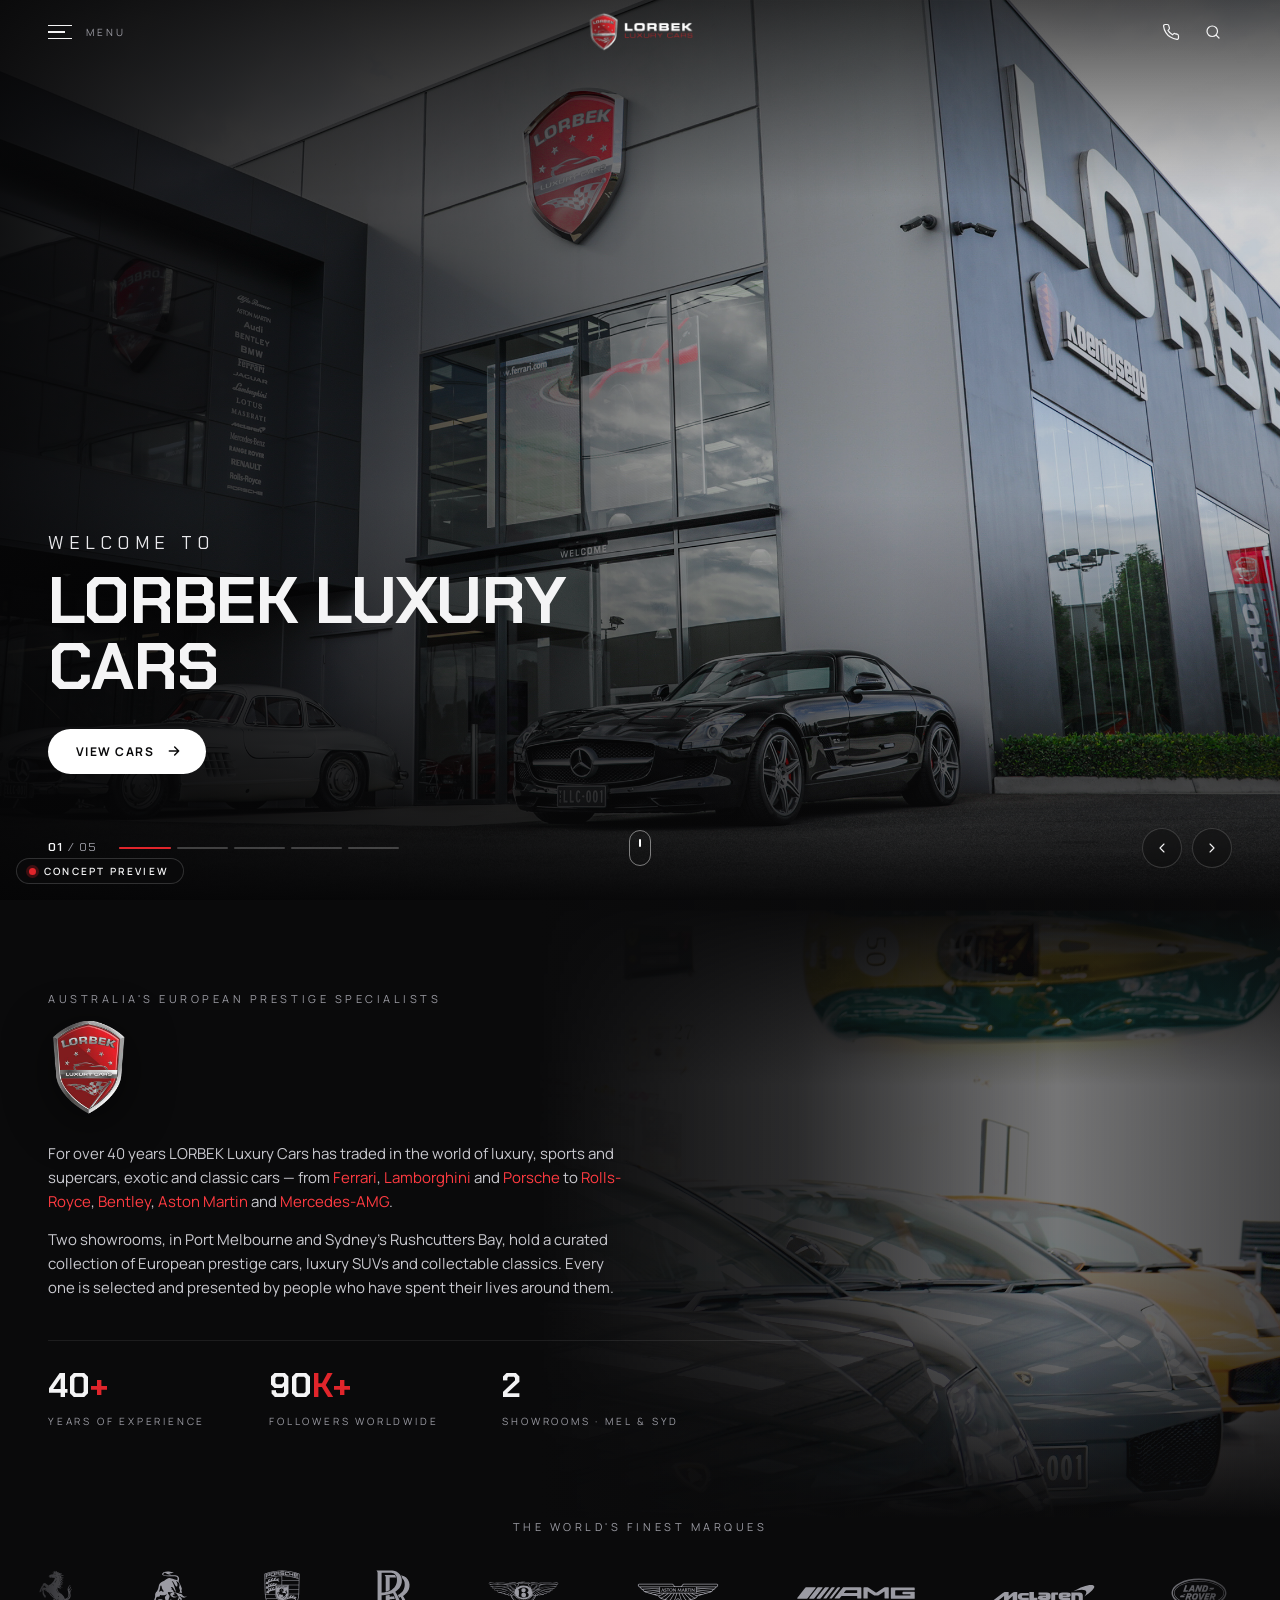
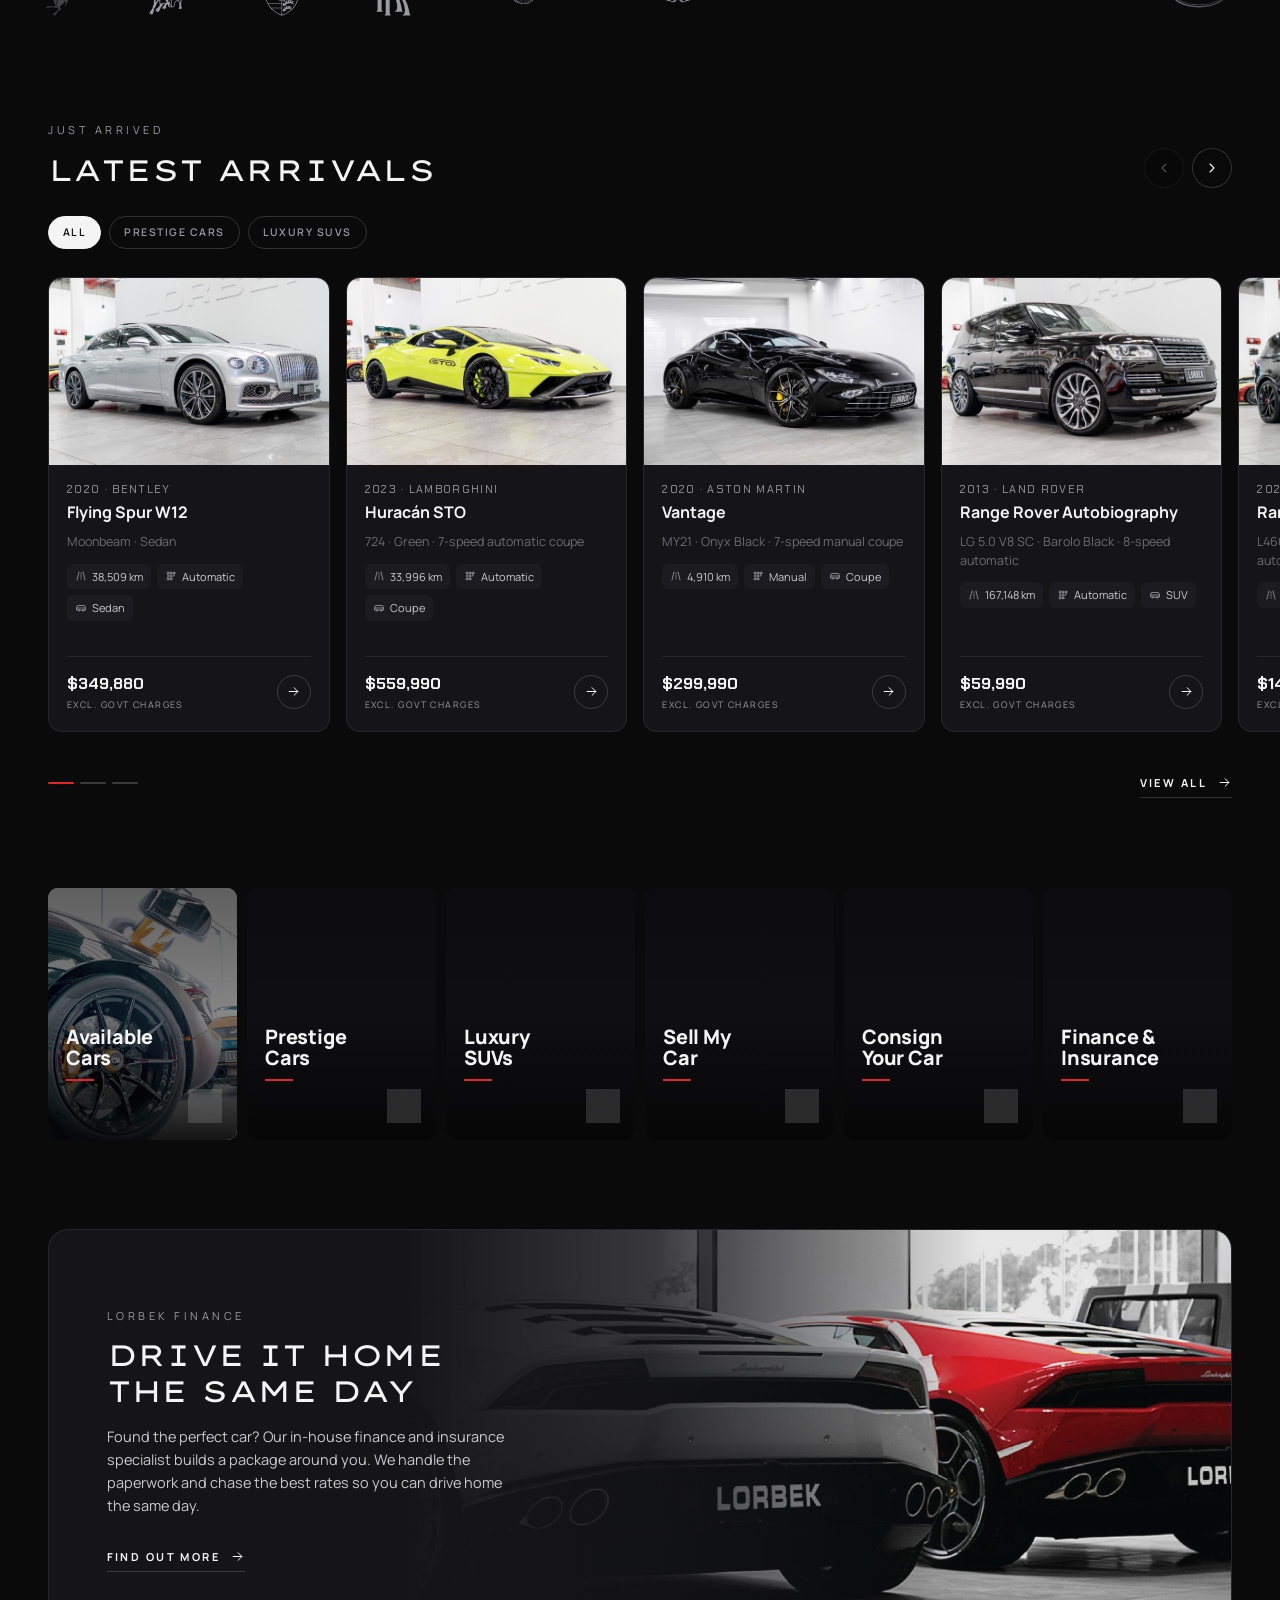
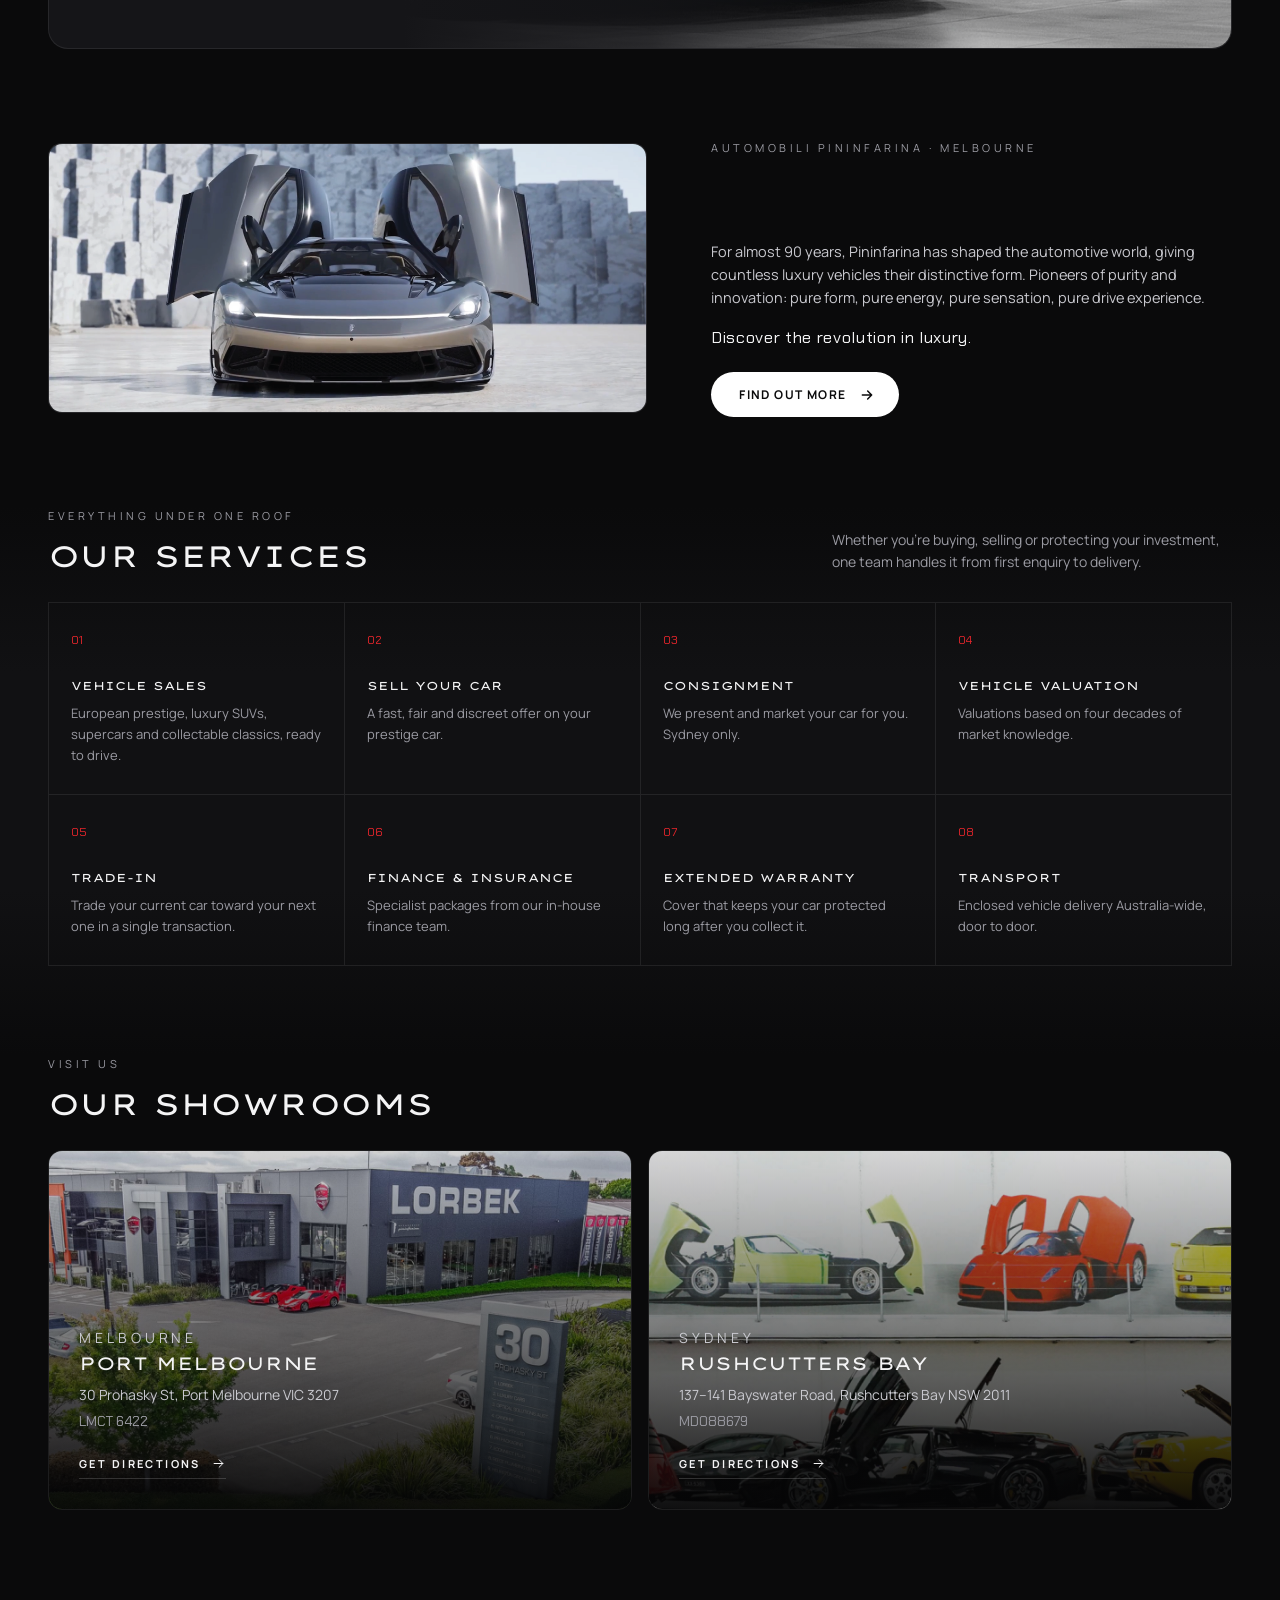
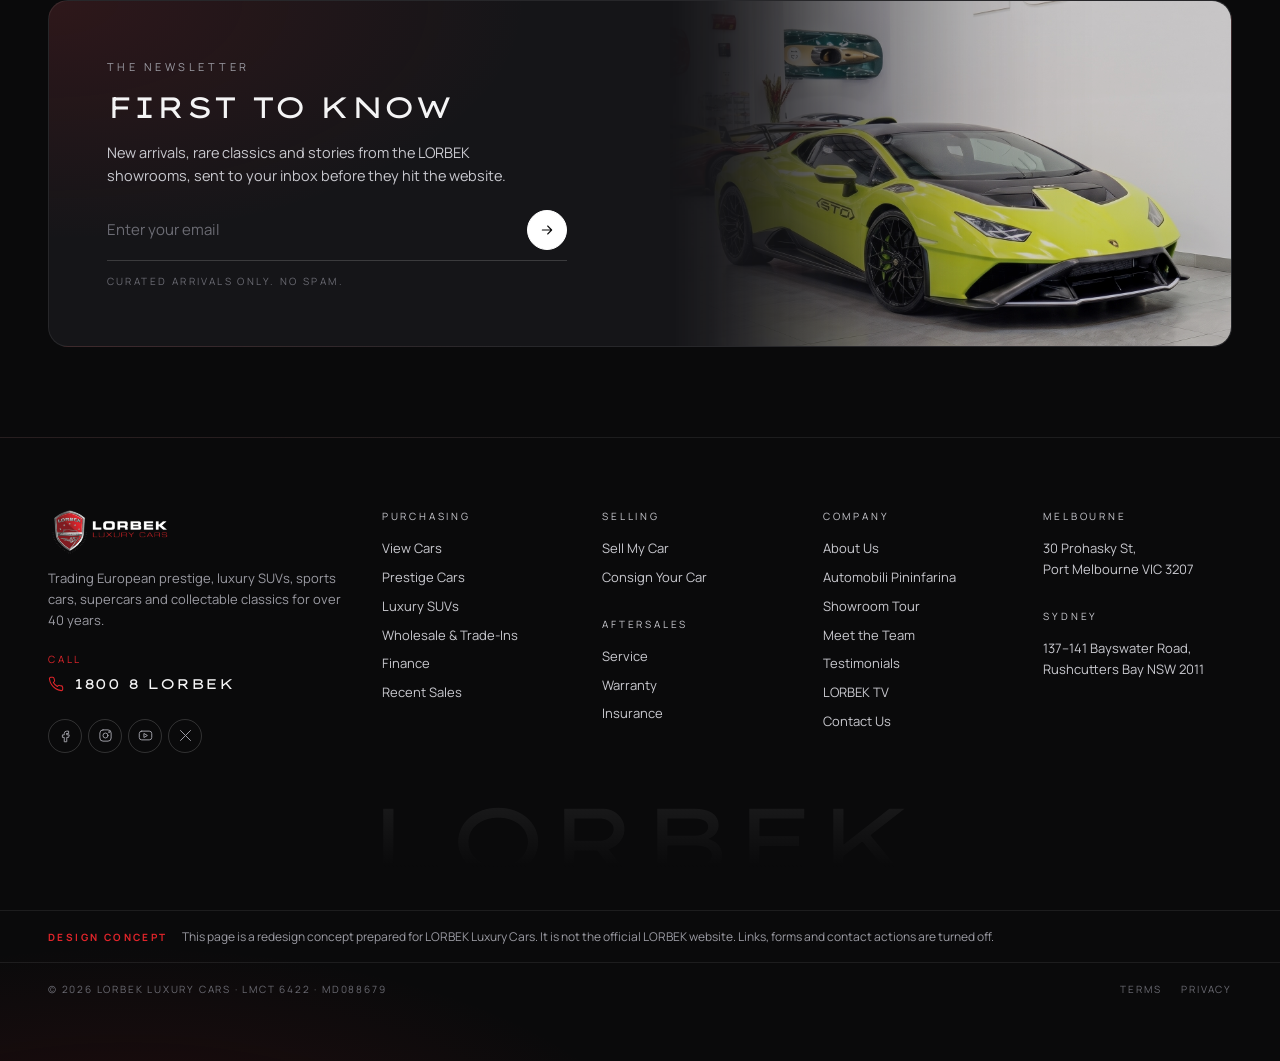
==== commit 51de7964: "Deploy concept site 2026-11-07 19:31" ====
--- a/index.html
+++ b/index.html
@@ -128,7 +128,7 @@
       </div>
       <div class="container about__inner">
         <p class="eyebrow reveal">Australia's European prestige specialists</p>
-        <h2 class="about__logo reveal"><img src="assets/img/logo.png" alt="LORBEK Luxury Cars" width="240" height="90"></h2>
+        <h2 class="about__logo reveal"><img src="assets/img/logo-shield.png" alt="LORBEK Luxury Cars" width="296" height="344"></h2>
         <div class="about__copy reveal">
           <p>For over 40 years LORBEK Luxury Cars has traded in the world of luxury, sports and supercars, exotic and classic cars — from <a href="#arrivals">Ferrari</a>, <a href="#arrivals">Lamborghini</a> and <a href="#arrivals">Porsche</a> to <a href="#arrivals">Rolls-Royce</a>, <a href="#arrivals">Bentley</a>, <a href="#arrivals">Aston Martin</a> and <a href="#arrivals">Mercedes-AMG</a>.</p>
           <p>Two showrooms, in Port Melbourne and Sydney's Rushcutters Bay, hold a curated collection of European prestige cars, luxury SUVs and collectable classics. Every one is selected and presented by people who have spent their lives around them.</p>
--- a/assets/css/styles.css
+++ b/assets/css/styles.css
@@ -279,7 +279,7 @@
 }
 .about__inner { position: relative; }
 .about__logo { margin: 0 0 26px; }
-.about__logo img { width: clamp(170px, 15vw, 220px); height: auto; filter: drop-shadow(0 12px 30px rgba(0, 0, 0, .6)); }
+.about__logo img { width: clamp(72px, 6.4vw, 96px); height: auto; filter: drop-shadow(0 10px 24px rgba(0, 0, 0, .55)); }
 .about__copy { max-width: 580px; color: #c9c9cf; font-size: clamp(15px, 1.05vw, 16.5px); }
 .about__copy p { margin: 0 0 14px; }
 .about__copy a { color: var(--red-2); border-bottom: 1px solid transparent; transition: border-color .2s; }
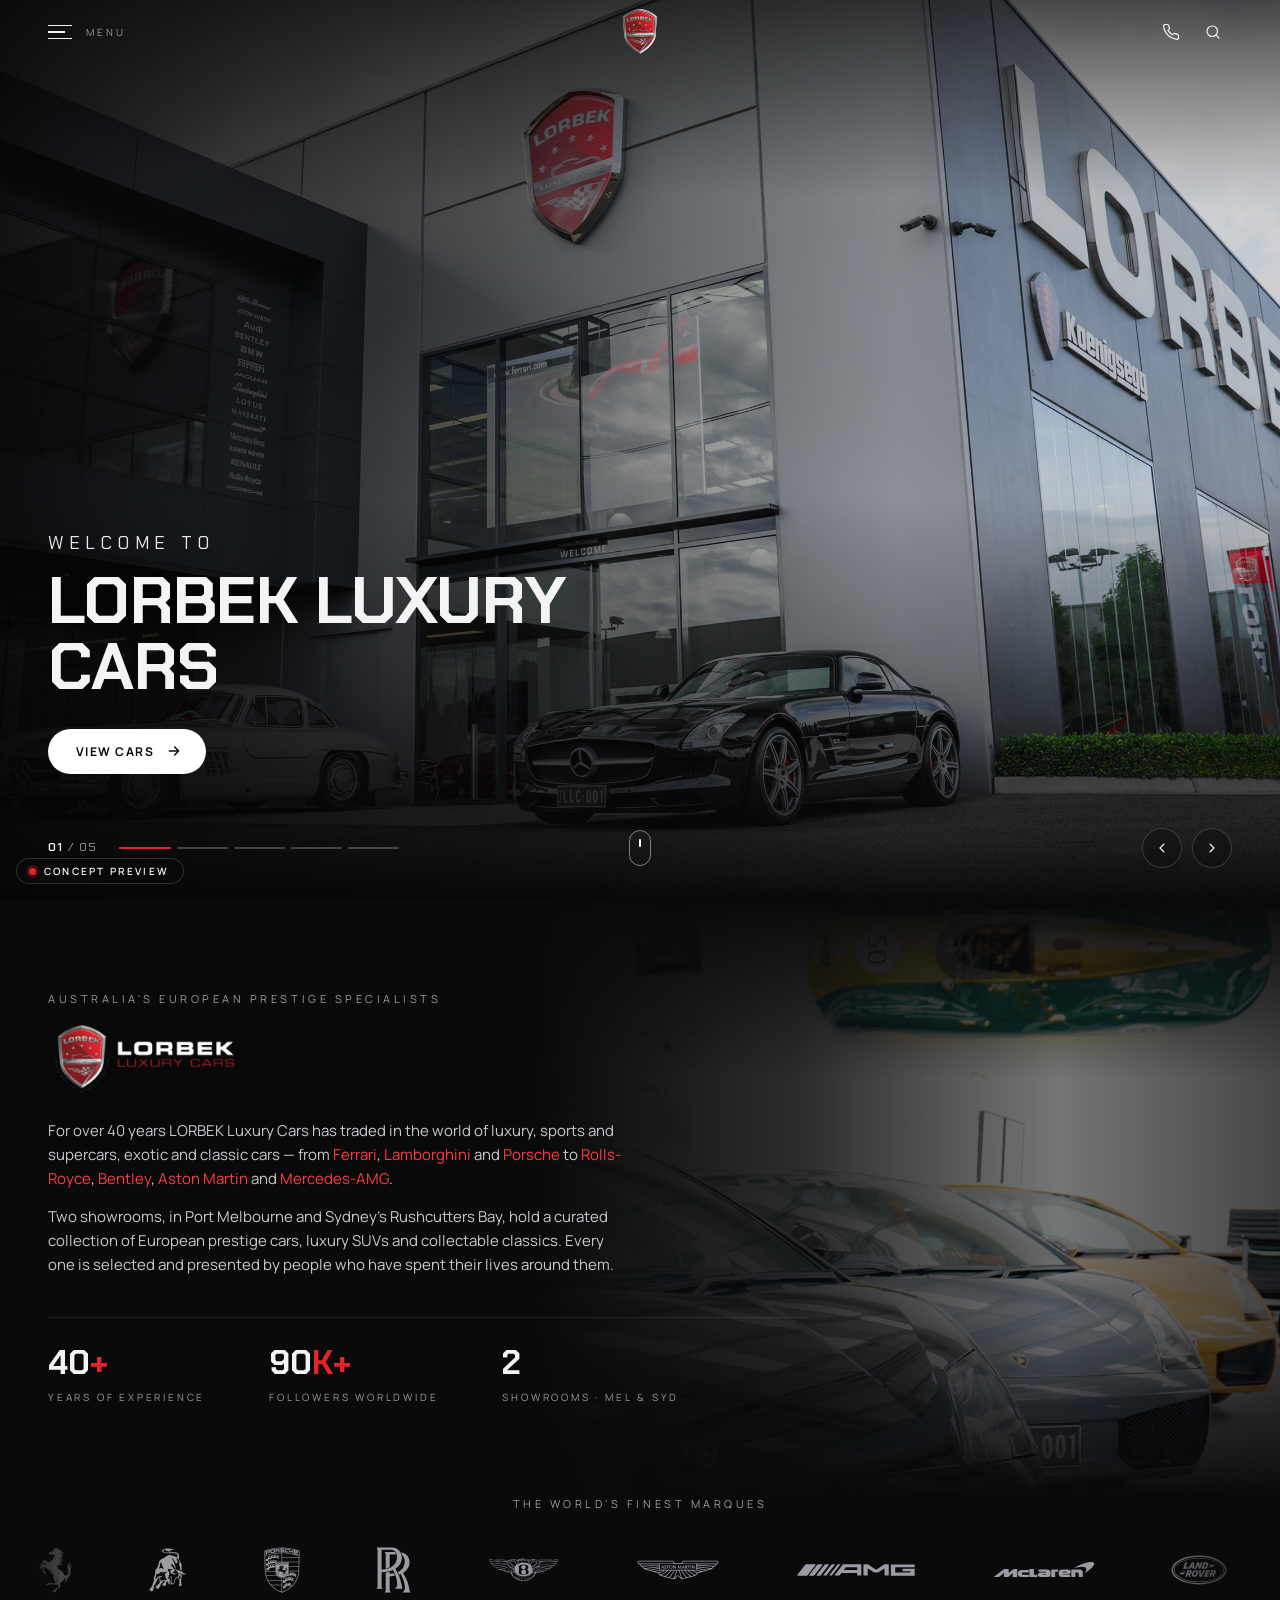
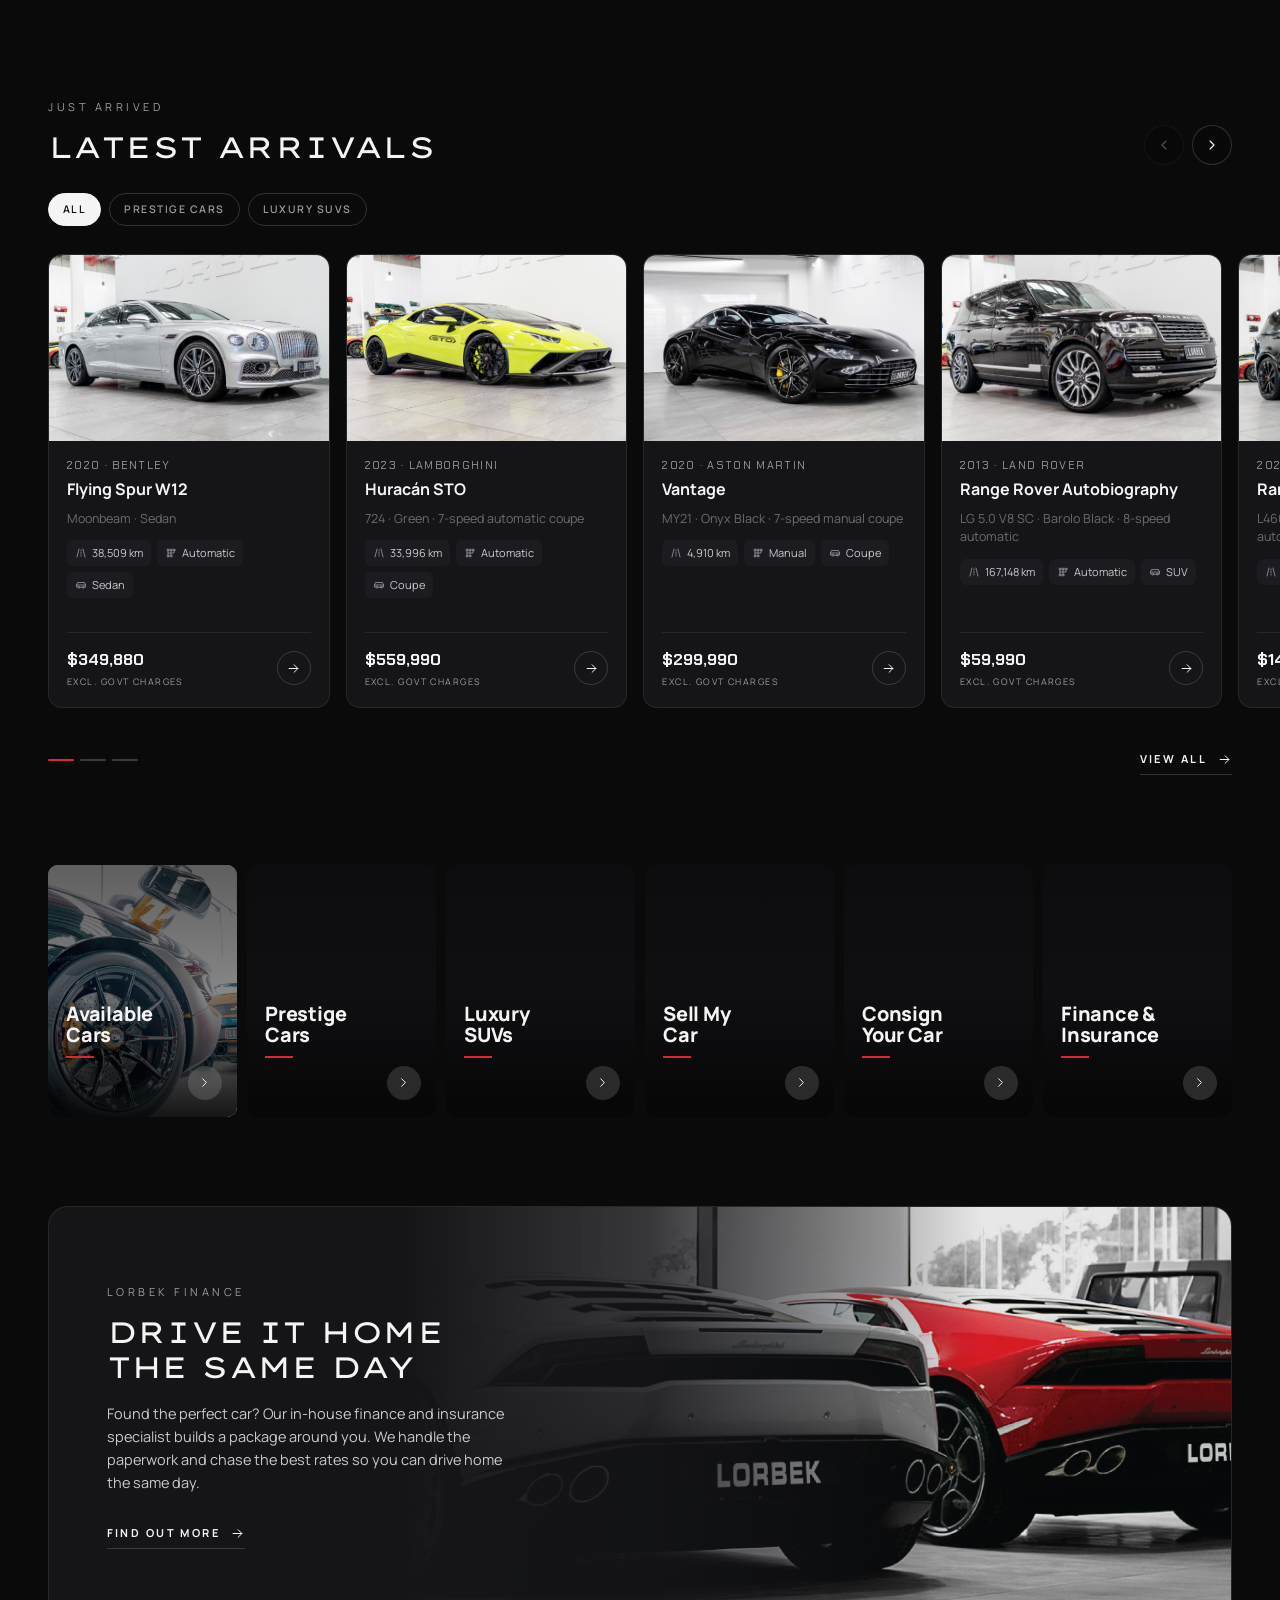
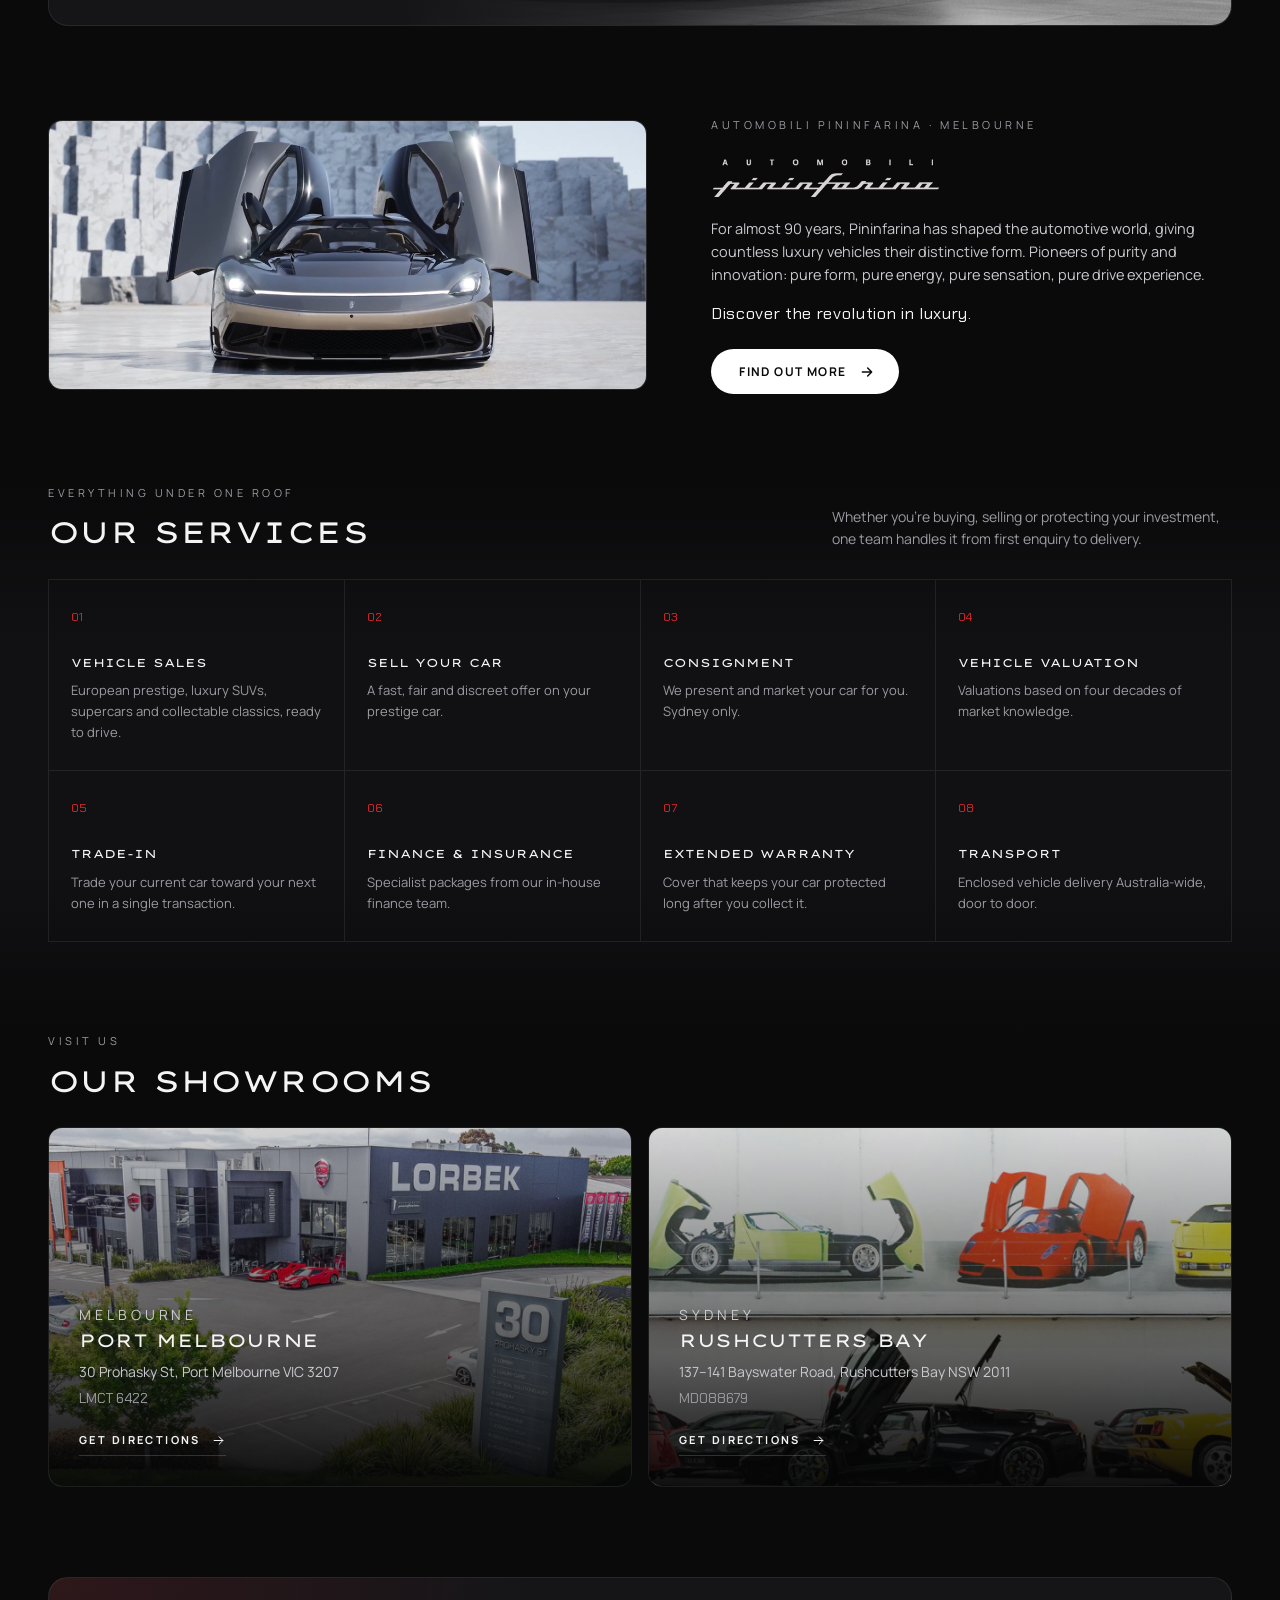
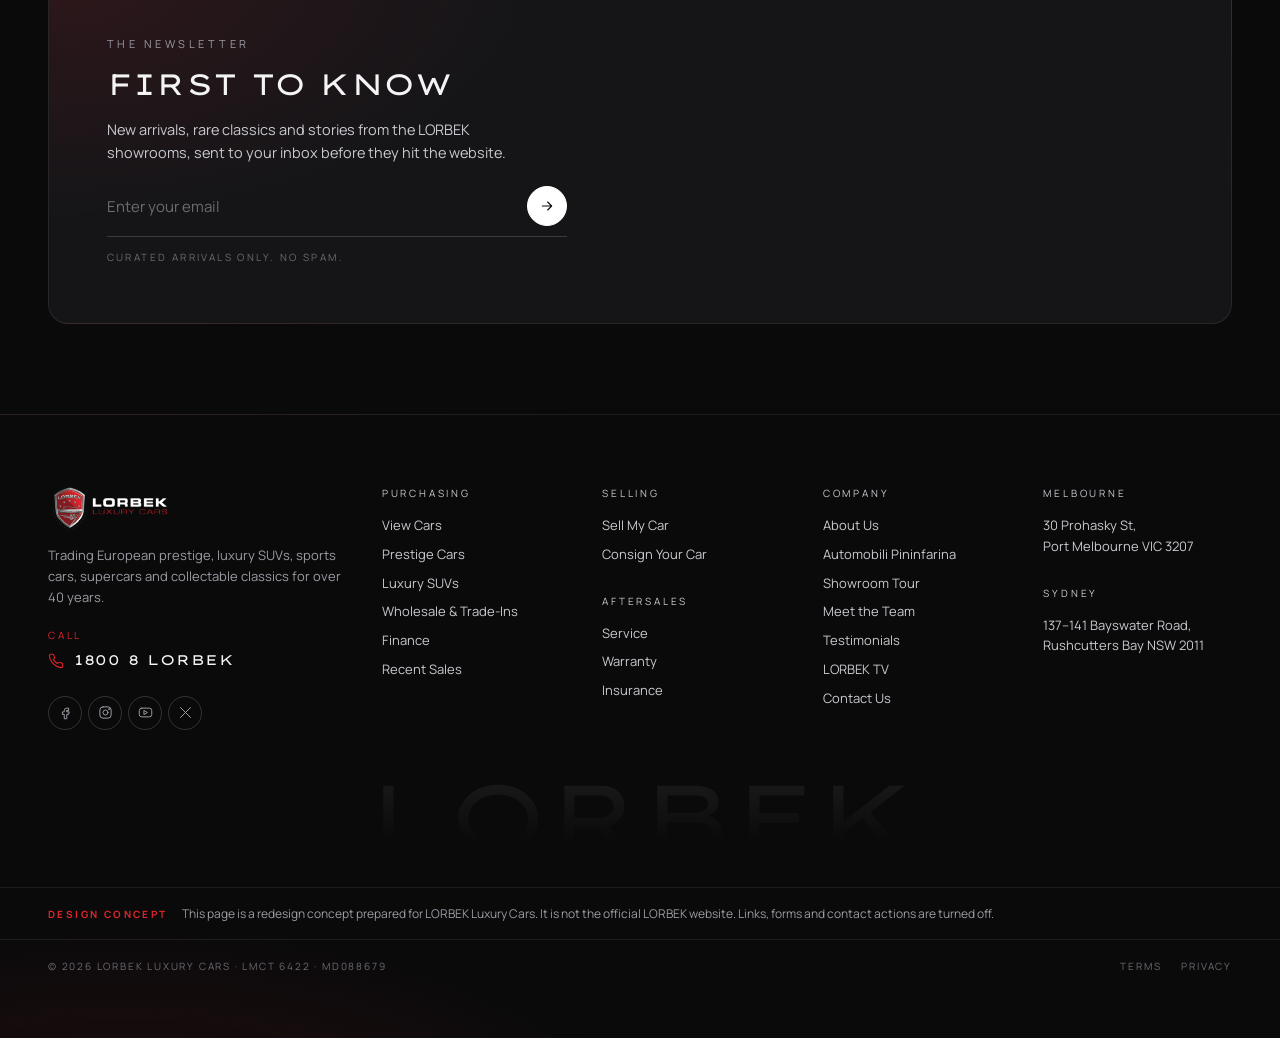
==== commit 6eef2c61: "Deploy concept site 2026-11-07 19:32" ====
--- a/index.html
+++ b/index.html
@@ -30,7 +30,7 @@
       </button>
 
       <a href="#top" class="logo" aria-label="LORBEK Luxury Cars — home">
-        <img src="assets/img/logo.png" alt="LORBEK Luxury Cars" width="160" height="60">
+        <img src="assets/img/logo-shield.png" alt="LORBEK Luxury Cars" width="296" height="344">
       </a>
 
       <div class="header__actions">
@@ -128,7 +128,7 @@
       </div>
       <div class="container about__inner">
         <p class="eyebrow reveal">Australia's European prestige specialists</p>
-        <h2 class="about__logo reveal"><img src="assets/img/logo-shield.png" alt="LORBEK Luxury Cars" width="296" height="344"></h2>
+        <h2 class="about__logo reveal"><img src="assets/img/logo.png" alt="LORBEK Luxury Cars" width="240" height="90"></h2>
         <div class="about__copy reveal">
           <p>For over 40 years LORBEK Luxury Cars has traded in the world of luxury, sports and supercars, exotic and classic cars — from <a href="#arrivals">Ferrari</a>, <a href="#arrivals">Lamborghini</a> and <a href="#arrivals">Porsche</a> to <a href="#arrivals">Rolls-Royce</a>, <a href="#arrivals">Bentley</a>, <a href="#arrivals">Aston Martin</a> and <a href="#arrivals">Mercedes-AMG</a>.</p>
           <p>Two showrooms, in Port Melbourne and Sydney's Rushcutters Bay, hold a curated collection of European prestige cars, luxury SUVs and collectable classics. Every one is selected and presented by people who have spent their lives around them.</p>
--- a/assets/css/styles.css
+++ b/assets/css/styles.css
@@ -134,8 +134,8 @@
   max-width: var(--max); margin-inline: auto; padding-inline: var(--gutter);
   display: grid; grid-template-columns: 1fr auto 1fr; align-items: center;
 }
-.logo img { height: 42px; width: auto; transition: height .4s var(--ease); }
-.header.is-scrolled .logo img { height: 36px; }
+.logo img { height: 46px; width: auto; transition: height .4s var(--ease); }
+.header.is-scrolled .logo img { height: 40px; }
 .header__actions { display: flex; justify-content: flex-end; gap: 4px; }
 .header__progress { position: absolute; left: 0; bottom: -1px; height: 2px; width: 0; background: var(--red); }
 
@@ -279,7 +279,7 @@
 }
 .about__inner { position: relative; }
 .about__logo { margin: 0 0 26px; }
-.about__logo img { width: clamp(72px, 6.4vw, 96px); height: auto; filter: drop-shadow(0 10px 24px rgba(0, 0, 0, .55)); }
+.about__logo img { width: clamp(170px, 15vw, 220px); height: auto; filter: drop-shadow(0 12px 30px rgba(0, 0, 0, .6)); }
 .about__copy { max-width: 580px; color: #c9c9cf; font-size: clamp(15px, 1.05vw, 16.5px); }
 .about__copy p { margin: 0 0 14px; }
 .about__copy a { color: var(--red-2); border-bottom: 1px solid transparent; transition: border-color .2s; }
@@ -556,8 +556,9 @@
 }
 @media (max-width: 860px) {
   :root { --header-h: 58px; }
-  .logo img, .menu__top img { height: 36px; }
-  .header.is-scrolled .logo img { height: 32px; }
+  .logo img { height: 40px; }
+  .menu__top img { height: 36px; }
+  .header.is-scrolled .logo img { height: 36px; }
   .menu-btn__label, .hide-sm { display: none; }
   .menu__body { grid-template-columns: 1fr; align-content: start; gap: 36px; }
   .menu__aside { border-left: 0; padding-left: 0; border-top: 1px solid var(--line); padding-top: 28px; }
